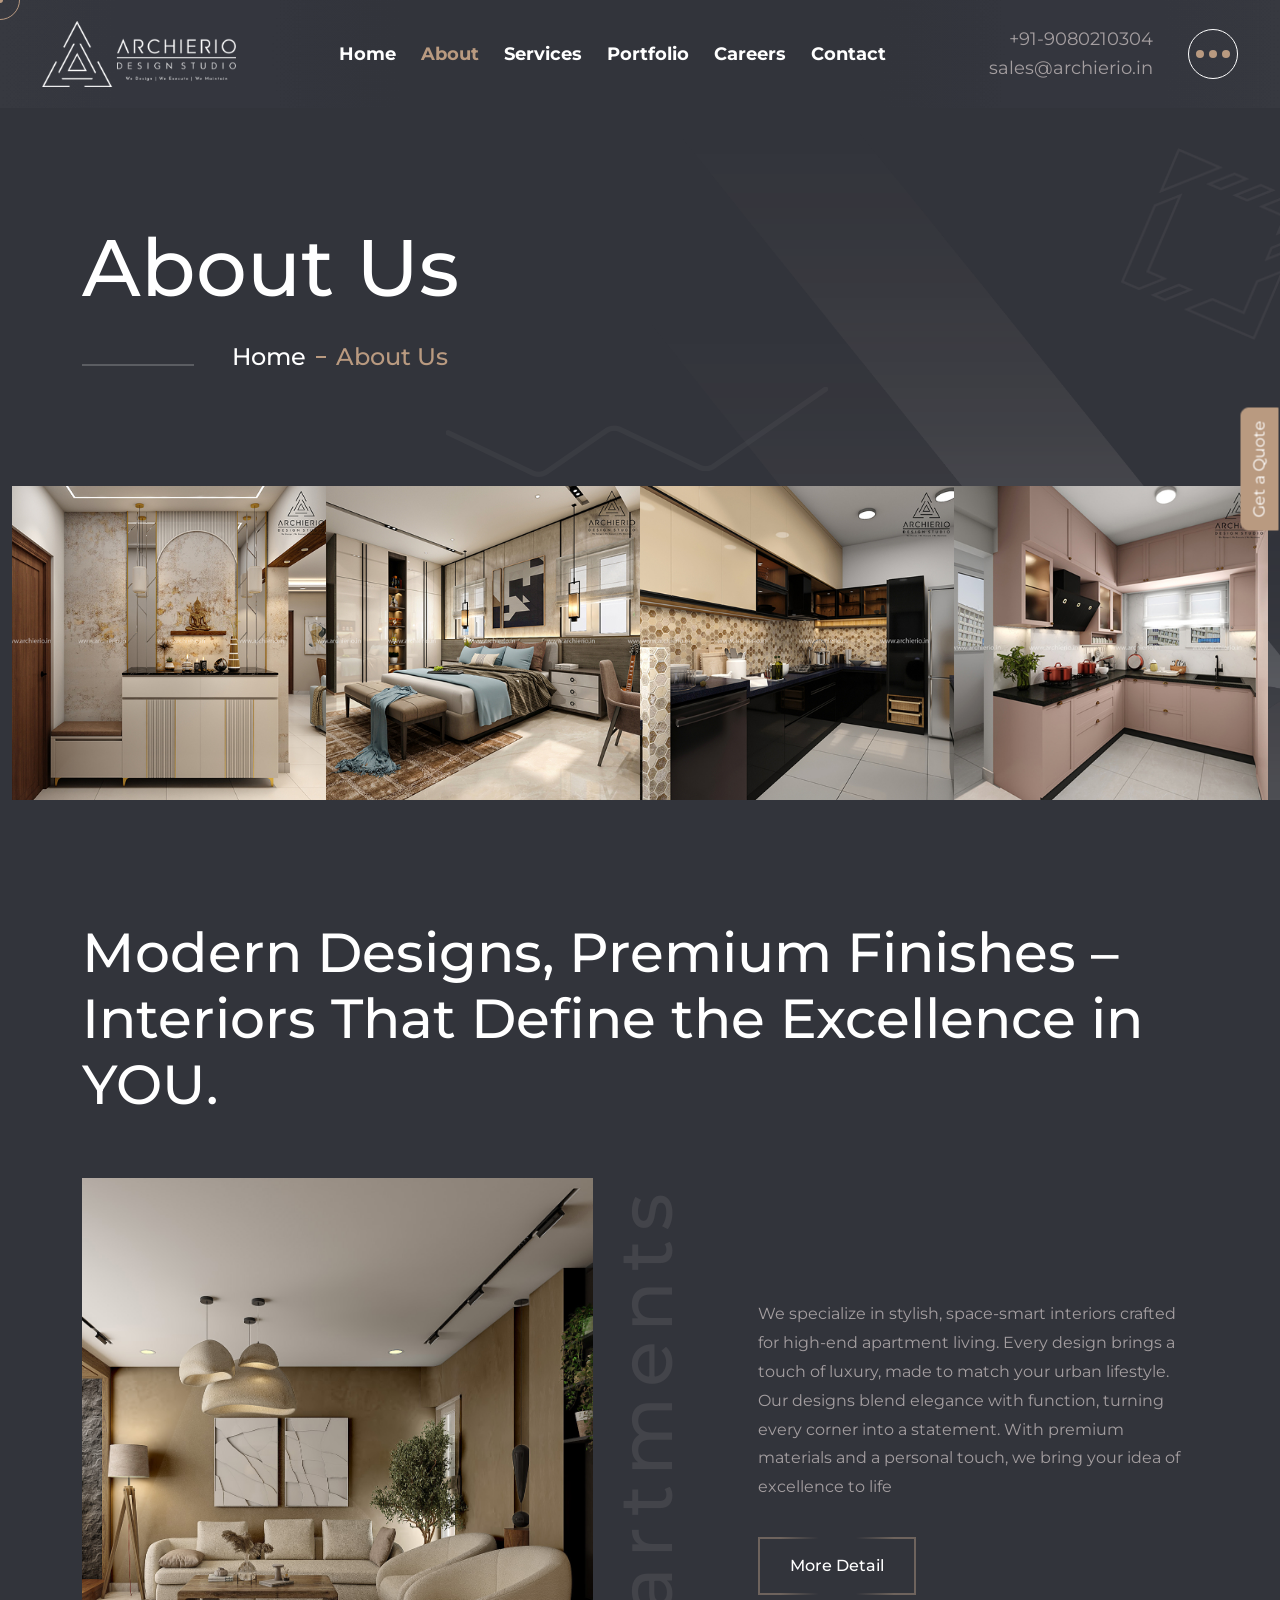
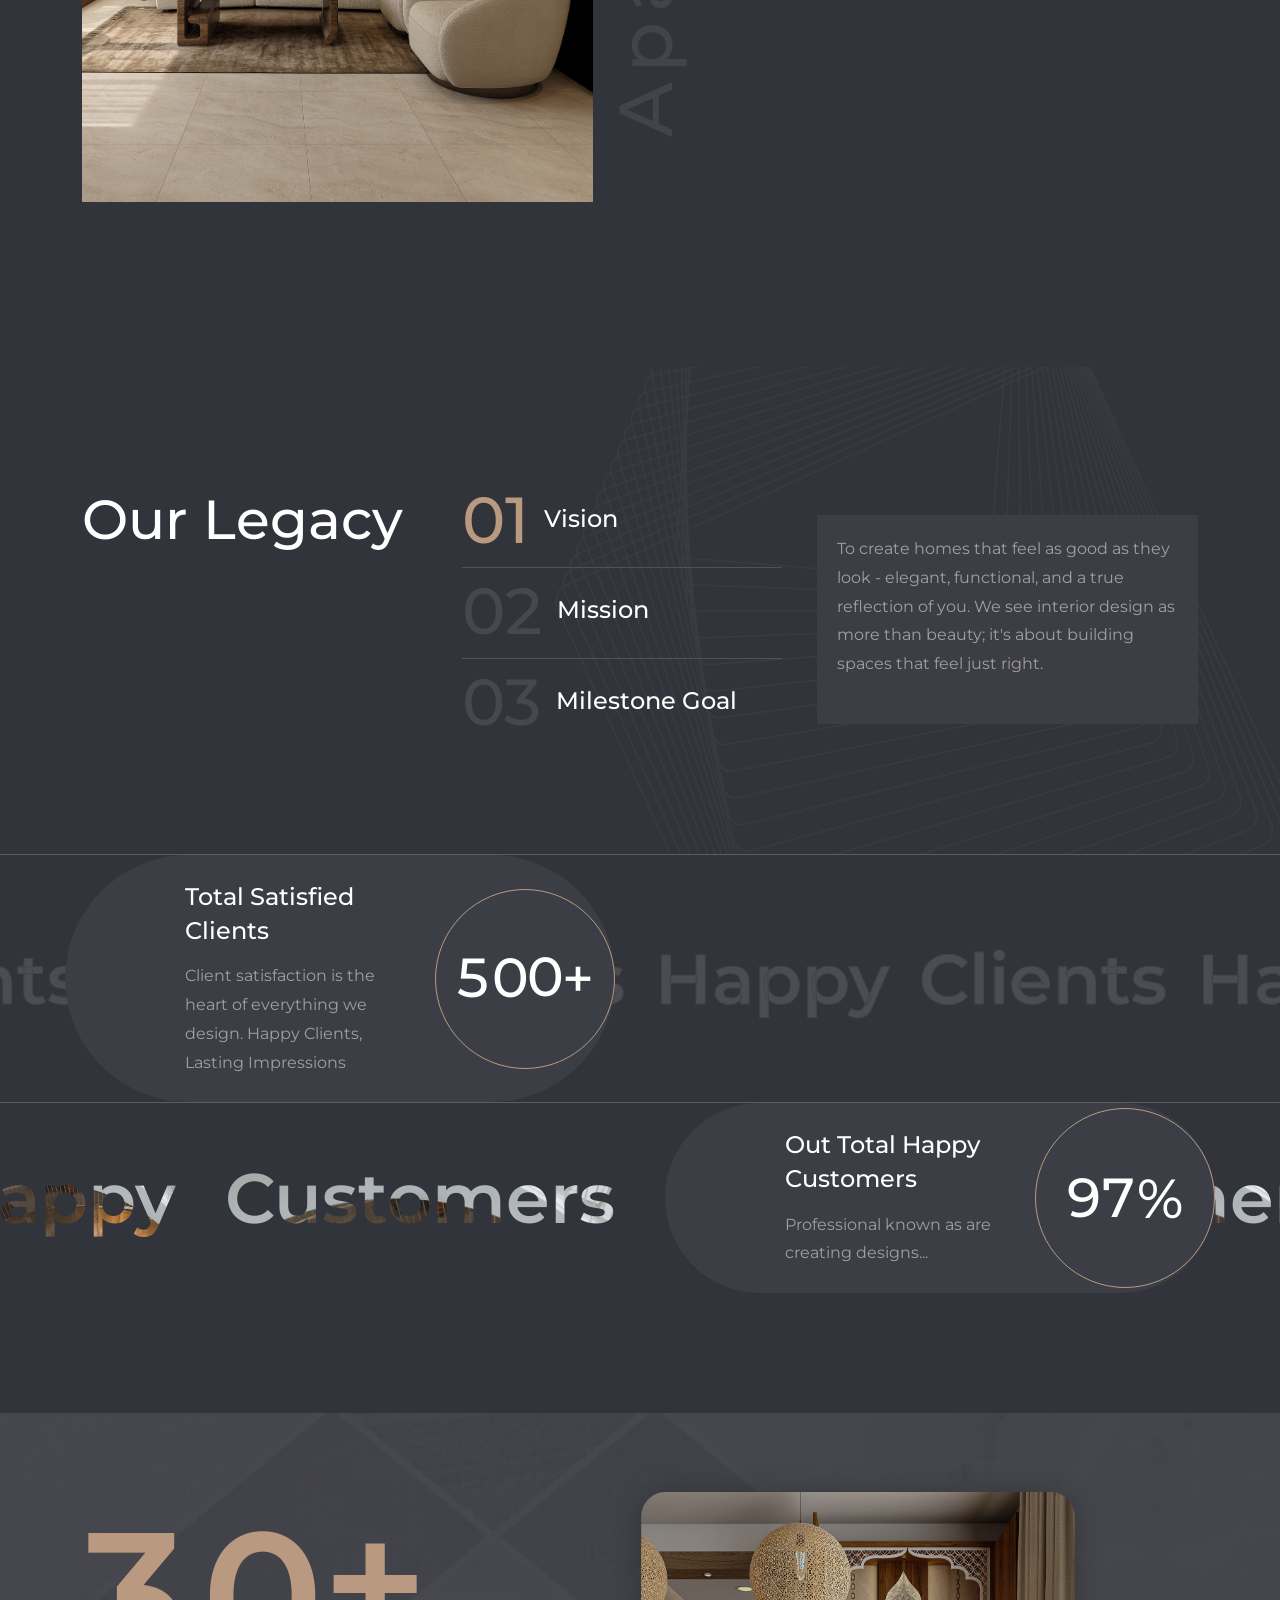
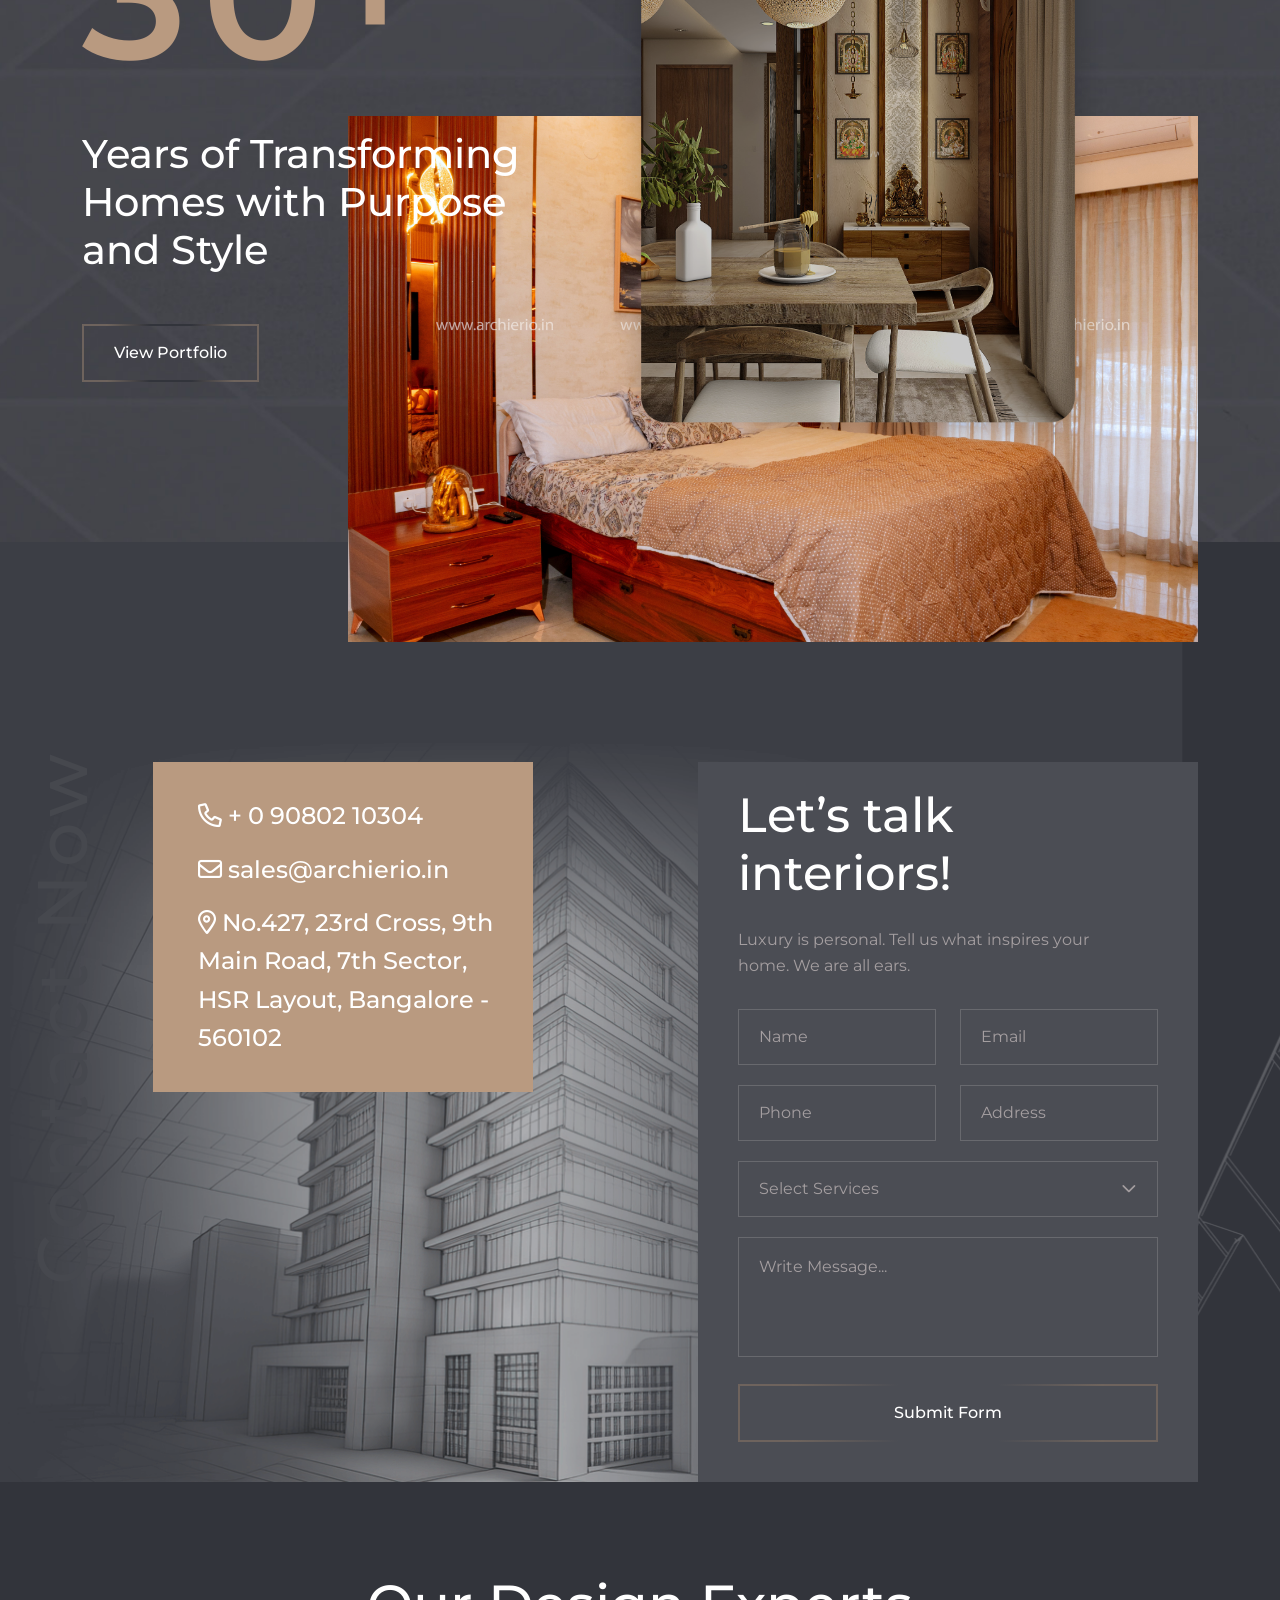
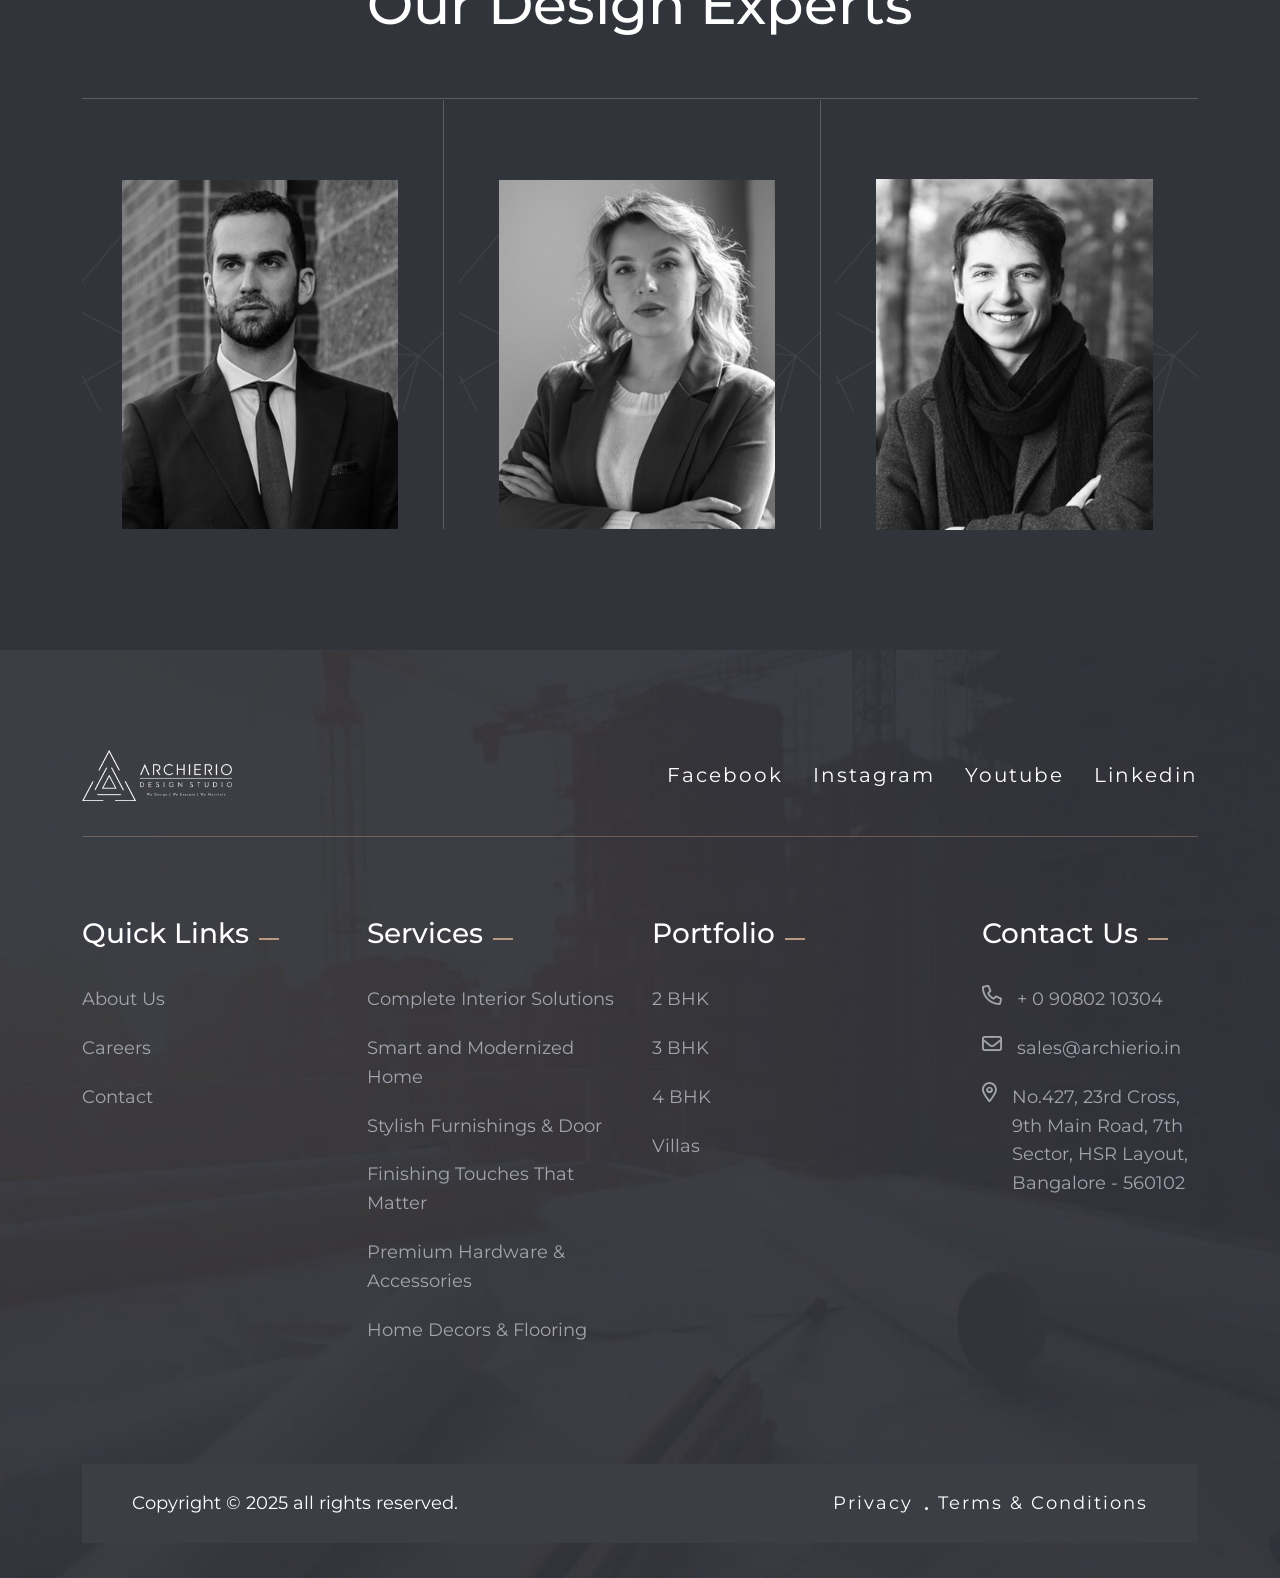
==== about.html @ 6ea21079 "latest code for mailing functions done" ====
<!DOCTYPE html><html class="no-js" lang="en"><head>
      <meta charset="utf-8">
      <meta http-equiv="x-ua-compatible" content="ie=edge">
      <meta name="viewport" content="width=device-width, initial-scale=1">
      <meta name="description" content="">

      <!-- Site Title -->
      <title>::</title>

      <!-- Place favicon.ico in the root directory -->
      <link rel="apple-touch-icon" href="images/fav.svg">
      <link rel="shortcut icon" type="image/x-icon" href="images/fav.png">

      <!-- CSS here -->
      <link rel="stylesheet" href="css/bootstrap.min.css">
      <link rel="stylesheet" href="css/font-awesome-pro.min.css">
      <link rel="stylesheet" href="css/flaticon_archly.css">
      <link rel="stylesheet" href="css/odometer.min.css">
      <link rel="stylesheet" href="css/swiper.min.css">
      <link rel="stylesheet" href="css/owl.carousel.css">
      <link rel="stylesheet" href="css/magnific-popup.css">
      <link rel="stylesheet" href="css/animate.min.css">
      <link rel="stylesheet" href="css/nice-select.css">
      <link rel="stylesheet" href="css/backToTop.css">
      <link rel="stylesheet" href="css/meanmenu.css">
      <link rel="stylesheet" href="css/main.css">
   </head>

   <body>
      <!-- start: Preloader -->
      <div class="preloader" id="preloader">
         <div class="preloader-inner">
            <div class="lines">
               <span class="line line-1"></span>
               <span class="line line-2"></span>
               <span class="line line-3"></span>
               <span class="line line-4"></span>
               <span class="line line-5"></span>
               <span class="line line-6"></span>
               <span class="line line-7"></span>
               <span class="line line-8"></span>
               <span class="line line-9"></span>
            </div>
            <div class="text">Loading</div>
         </div>
         <button class="tj-cancel-btn">Cancel Preloader</button>
      </div>
      <!-- end: Preloader -->

      <!-- start: Search Popup -->
      <div class="search_popup">
         <div class="container">
            <div class="row">
               <div class="col-xxl-12">
                  <div class="search_wrapper">
                     <div class="search_top d-flex justify-content-between align-items-center">
                        <div class="search_logo">
                           <a href="index.html">
                              <img src="images/logo.svg" alt="Logo">
                           </a>
                        </div>
                        <div class="search_close">
                           <button type="button" class="search_close_btn">
                              <svg width="18" height="18" viewBox="0 0 18 18" fill="none" xmlns="http://www.w3.org/2000/svg">
                                 <path d="M17 1L1 17" stroke="currentColor" stroke-width="1.5" stroke-linecap="round" stroke-linejoin="round"></path>
                                 <path d="M1 1L17 17" stroke="currentColor" stroke-width="1.5" stroke-linecap="round" stroke-linejoin="round"></path>
                              </svg>
                           </button>
                        </div>
                     </div>
                     <div class="search_form">
                        <form action="#">
                           <div class="search_input">
                              <input class="search-input-field" type="text" placeholder="">
                              <span class="search-focus-border"></span>
                              <button type="submit">
                                 <svg width="20" height="20" viewBox="0 0 20 20" fill="none" xmlns="http://www.w3.org/2000/svg">
                                    <path d="M9.55 18.1C14.272 18.1 18.1 14.272 18.1 9.55C18.1 4.82797 14.272 1 9.55 1C4.82797 1 1 4.82797 1 9.55C1 14.272 4.82797 18.1 9.55 18.1Z" stroke="currentColor" stroke-width="1.5" stroke-linecap="round" stroke-linejoin="round"></path>
                                    <path d="M19.0002 19.0002L17.2002 17.2002" stroke="currentColor" stroke-width="1.5" stroke-linecap="round" stroke-linejoin="round"></path>
                                 </svg>
                              </button>
                           </div>
                        </form>
                     </div>
                  </div>
               </div>
            </div>
         </div>
      </div>
      <div class="search-popup-overlay"></div>
      <!-- end: Search Popup -->

      <!-- start: Back To Top -->
      <div class="progress-wrap" id="scrollUp">
         <svg class="progress-circle svg-content" width="100%" height="100%" viewBox="-1 -1 102 102">
            <path d="M50,1 a49,49 0 0,1 0,98 a49,49 0 0,1 0,-98"></path>
         </svg>
      </div>
      <!-- end: Back To Top -->

<!-- start: Offcanvas area -->
<div class="offcanvas-area d-none d-lg-inline-block">
   <div class="offcanvas-close">
      <a class="canva_close" href="#"><span><i class="fa-light fa-xmark"></i></span>
      </a>
   </div>
   <div class="offcanvas-wrapper">
      <div class="side-infos">
         <div class="side-logo">
            <img src="images/logo.svg" alt="Logos">
         </div>
         <div class="desc">
            <p>
               Professional known as the architects are responsible for creating designs Sed ut perspiciatis unde omni natus voluptatem
               accusantium doloremque laudantium aperia maquep quae abillo inventore veritatis architecto
            </p>
         </div>
         <div class="socials-infos">
            <h5 class="title">Follow Us</h5>
            <div class="sidebar-socials">
               <ul>
                  <li>
                     <a href="https://www.facebook.com/archieriodesigns/" target="_blank"><i class="fa-brands fa-facebook-f"></i></a>
                  </li>
                  <li>
                     <a href="https://www.instagram.com/archieriodesigns?igshid=1pwyac5nawbw3" target="_blank"><i class="fa-brands fa-instagram"></i></a>
                  </li>
                  <li>
                     <a href="https://www.linkedin.com/company/archieriodesigns" target="_blank"><i class="fa-brands fa-linkedin-in"></i></a>
                  </li>
                  <li>
                     <a href="https://www.youtube.com/channel/UCHWj1lsouS4w0byeR7aMb7Q" target="_blank"><i class="fa-brands fa-youtube"></i></a>
                  </li>
               </ul>
            </div>
         </div>
      </div>
      <div class="footer-contact">
         <h4 class="side-title">Get In Touch</h4>
         <div class="contact-item">
            <div class="contact-icon">
               <span><i class="fa-regular fa-phone"></i></span>
            </div>
            <div class="contact-text">
               <span>Call anytime</span>
               <ul>
                  <li><a class="link" href="tel:+88235(000)-9630">+91-9080210304</a></li>
               </ul>
            </div>
         </div>
         <div class="contact-item">
            <div class="contact-icon">
               <span><i class="fa-regular fa-envelope"></i></span>
            </div>
            <div class="contact-text">
               <span>Send Email</span>
               <ul>
                  <li><a class="link" href="mailto:info@company.com">sales@archierio.in</a></li>
               </ul>
            </div>
         </div>
         <div class="contact-item">
            <div class="contact-icon">
               <span><i class="fa-regular fa-location-dot"></i></span>
            </div>
            <div class="contact-text">
               <span>Visit Office</span>
               <ul>
                  <li>No.427, 23rd Cross, 9th Main Road, 7th Sector, HSR Layout, Bangalore - 560102</li>
               </ul>
            </div>
         </div>
      </div>
      <div class="d-none side-newsletter">
         <h4 class="side-title">Newsletter</h4>
         <div class="newsletter-input">
            <input type="email" id="emailOne" name="email" placeholder="Enter your email" required="">
            <button class="tj-secondary-btn">Subscribe Now</button>
         </div>
      </div>
   </div>
   <div class="widget_gallery popup-gallery">
      <a class="footer-gallery-item" href="images/project/project-5.jpg"><img src="images/project-5.jpg" alt="Images">
         <div class="gallery-icon">
            <i class="fa-regular fa-plus"></i>
         </div>
      </a>
      <a class="footer-gallery-item" href="images/project/project-6.jpg"><img src="images/project-6.jpg" alt="Images">
         <div class="gallery-icon">
            <i class="fa-regular fa-plus"></i>
         </div>
      </a>
      <a class="footer-gallery-item" href="images/project/project-7.jpg"><img src="images/project-7.jpg" alt="Images">
         <div class="gallery-icon">
            <i class="fa-regular fa-plus"></i>
         </div>
      </a>
      <a class="footer-gallery-item" href="images/project/project-8.jpg"><img src="images/project-8.jpg" alt="Images">
         <div class="gallery-icon">
            <i class="fa-regular fa-plus"></i>
         </div>
      </a>
      <a class="footer-gallery-item" href="images/project/project-9.jpg"><img src="images/project-9.jpg" alt="Images">
         <div class="gallery-icon">
            <i class="fa-regular fa-plus"></i>
         </div>
      </a>
      <a class="footer-gallery-item" href="images/project/project-10.jpg"><img src="images/project-10.jpg" alt="Images">
         <div class="gallery-icon">
            <i class="fa-regular fa-plus"></i>
         </div>
      </a>
   </div>
</div>
<!-- end: Offcanvas area -->

<div class="body-overlay"></div>
<!-- start: Hamburger Menu -->
<div class="hamburger-area d-lg-none">
   <div class="hamburger_bg"></div>
   <div class="hamburger_wrapper">
      <div class="hamburger_top d-flex align-items-center justify-content-between">
         <div class="hamburger_logo">
            <a href="index.html" class="mobile_logo">
               <img src="images/logo.svg" alt="Logo">
            </a>
         </div>
         <div class="hamburger_close">
            <button class="hamburger_close_btn"><i class="fa-thin fa-times"></i></button>
         </div>
      </div>
      <div class="hamburger_search">
         <form method="get" action="index.html">
            <button type="submit"><i class="fal fa-search"></i></button>
            <input type="search" autocomplete="off" name="s" value="" placeholder="Search here">
         </form>
      </div>
      <div class="hamburger_menu">
         <div class="mobile_menu"></div>
      </div>
      <div class="mobile-contact">
         <div class="footer-title">
            <h4 class="title">Contact Us</h4>
         </div>
         <div class="contact-list">
            <ul>
               <li>
                  <span><i class="fa-regular fa-phone"></i></span>
                  <a href="tel:+000(123)85511">+91-9080210304</a>
               </li>
               <li>
                  <span><i class="fa-regular fa-envelope"></i></span>
                  <a href="mailto:info@company.com
                  ">sales@archierio.in
                  </a>
               </li>
               <li>
                  <span><i class="fa-regular fa-location-dot"></i></span>
                  No.427, 23rd Cross, 9th Main Road, 7th Sector, HSR Layout, Bangalore - 560102
               </li>
            </ul>
         </div>
      </div>
      <div class="mobile-socials">
         <ul>
            <li><a href="https://www.facebook.com/archieriodesigns/" target="_blank">Fb.</a></li>
            <li><a href="https://www.instagram.com/archieriodesigns?igshid=1pwyac5nawbw3" target="_blank">Insta.</a></li>
            <li><a href="https://www.youtube.com/channel/UCHWj1lsouS4w0byeR7aMb7Q" target="_blank">Ytube</a></li>
            <li><a href="https://www.linkedin.com/company/archieriodesigns" target="_blank">In</a></li>
         </ul>
      </div>
   </div>
</div>
<!-- end: Hamburger Menu -->

<!-- start: Header Area -->
<header class="tj-header-area header-2">
   <div class="container-fluid">
      <div class="row">
         <div class="col-12">
            <div class="mainmenu-wrapper">
               <div class="site-logo">
                  <a class="logo" href="index.html">
                     <img src="images/logo.svg" alt="Logo">
                  </a>
               </div>
               <div class="mainmenu main-mobile-menu d-none d-lg-inline-flex" id="main-menu">
                  <ul>
                     <li>
                        <a href="index.html">Home</a>
                     </li>
                     <li class="current-menu-item"><a href="about.html">About</a></li>
                     <li><a href="services.html">Services</a></li>
                     <li><a href="portfolio.html">Portfolio</a></li>
                     <li class="d-none"><a href="blogs.html">Blog</a></li>
                     <li><a href="careers.html">Careers</a></li>
                     <li><a href="contact.html">Contact</a></li>
                  </ul>
               </div>
               <div class="header-right-infos">
                  <div class="header-socials">
                     <ul>
                        <li><a href="https://www.facebook.com/archieriodesigns/" target="_blank">Fb.</a></li>
                        <li><a href="https://www.instagram.com/archieriodesigns?igshid=1pwyac5nawbw3" target="_blank">Insta.</a></li>
                        <li><a href="https://www.youtube.com/channel/UCHWj1lsouS4w0byeR7aMb7Q" target="_blank">Ytube</a></li>
                        <li><a href="https://www.linkedin.com/company/archieriodesigns" target="_blank">In</a></li>
                     </ul>
                  </div>
                  <div class="sidebar-navbar">
                     <div class="sidebar-text text-end">
                        <ul>
                           <li><a href="tel:+001248779320">+91-9080210304</a></li>
                           <li><a href="mailto:information@gamil.com">sales@archierio.in</a></li>
                        </ul>
                     </div>
                     <div class="mobile_bars">
                        <div class="side-menu d-none d-lg-inline-flex">
                           <button class="canva_expander">
                              <span></span>
                              <span></span>
                              <span></span>
                           </button>
                        </div>
                        <div class="mobile-bar d-block d-lg-none">
                           <button class="canva_expander nav-menu-link menu-button">
                              <span></span>
                              <span></span>
                              <span></span>
                              <span></span>
                           </button>
                        </div>
                     </div>
                  </div>
               </div>
            </div>
         </div>
      </div>
   </div>
</header>
<header class="tj-header-area header-sticky header-2">
   <div class="container-fluid">
      <div class="row">
         <div class="col-12">
            <div class="mainmenu-wrapper">
               <div class="site-logo">
                  <a class="logo" href="index.html">
                     <img src="images/logo.svg" alt="Logo">
                  </a>
               </div>
               <div class="mainmenu main-mobile-menu d-none d-lg-inline-flex" id="main-menu">
                  <ul>
                     <li class="current-menu-item">
                        <a href="index.html">Home</a>
                     </li>
                     <li><a href="about.html">About</a></li>
                     <li><a href="services.html">Services</a></li>
                     <li><a href="portfolio.html">Portfolio</a></li>
                     <li class="d-none"><a href="blogs.html">Blog</a></li>
                     <li><a href="careers.html">Careers</a></li>
                     <li><a href="contact.html">Contact</a></li>
                  </ul>
               </div>
               <div class="header-right-infos">
                  <div class="header-socials">
                     <ul>
                        <li><a href="https://www.facebook.com/archieriodesigns/" target="_blank">Fb.</a></li>
                        <li><a href="https://www.instagram.com/archieriodesigns?igshid=1pwyac5nawbw3" target="_blank">Insta.</a></li>
                        <li><a href="https://www.youtube.com/channel/UCHWj1lsouS4w0byeR7aMb7Q" target="_blank">Ytube</a></li>
                        <li><a href="https://www.linkedin.com/company/archieriodesigns" target="_blank">In</a></li>
                     </ul>
                  </div>
                  <div class="sidebar-navbar">
                     <div class="sidebar-text text-end">
                        <ul>
                           <li><a href="tel:+001248779320">+91-9080210304</a></li>
                           <li><a href="mailto:information@gamil.com">sales@archierio.in</a></li>
                        </ul>
                     </div>
                     <div class="mobile_bars">
                        <div class="side-menu d-none d-lg-inline-flex">
                           <button class="canva_expander">
                              <span></span>
                              <span></span>
                              <span></span>
                           </button>
                        </div>
                        <div class="mobile-bar d-block d-lg-none">
                           <button class="canva_expander nav-menu-link menu-button">
                              <span></span>
                              <span></span>
                              <span></span>
                              <span></span>
                           </button>
                        </div>
                     </div>
                  </div>
               </div>
            </div>
         </div>
      </div>
   </div>
</header>
<!-- end: Header Area -->

<main id="primary" class="site-main">

<!-- start: Breadcrumb Area  -->
<section class="breadcrumb-wrapper">
   <div class="container">
      <div class="row">
         <div class="col-12">
            <div class="breadcrumb-content-area">
               <div class="breadcrumb-heading wow fadeInUp" data-wow-delay=".3s">
                  <h1 class="breadcrumb-title">About Us</h1>
               </div>
               <div class="breadcrumb-link wow fadeInUp" data-wow-delay=".4s">
                  <span>
                     <a href="index.html">
                        <span>Home</span>
                     </a>
                  </span>
                  <span>
                     <span>About Us</span>
                  </span>
               </div>
            </div>
         </div>
      </div>
   </div>
   <div class="container-fluid">
      <div class="row">
         <div class="col-12">
            <div class="images_wrapper text-center">
               <div class="breadcrumb-images">
                  <img src="images/breadcrumb-bg.jpg" alt="Images">
               </div>
               <div class="shapes-one shake-y">
                  <img src="images/hero-shape1.png" alt="Shapes">
               </div>
            </div>
         </div>
      </div>
   </div>
   <div class="breadcrumb-bg-shapes shake-y">
      <img src="images/hero-right-group.png" alt="Shapes">
   </div>
   <div class="breadcrumb-right-shape pulse">
      <img src="images/hero-shape.png" alt="Shapes">
   </div>
</section>
<!-- end: Breadcrumb Area  -->

         <!-- start: Apartment Area -->
         <section class="tj-apartment-section">
            <div class="container">
               <div class="row">
                  <div class="col-12">
                     <div class="tj-heading-area wow fadeInUp" data-wow-delay=".3s">
                        <h2 class="title">Modern Designs, Premium Finishes – Interiors That Define the Excellence in YOU.</h2>
                     </div>
                  </div>
               </div>
               <div class="row">
                  <div class="col-12">
                     <div class="apartment-content-area">
                        <div class="apartment-left-content wow fadeInUp" data-wow-delay=".4s">
                           <div class="apartment-images">
                              <img src="images/images-1.jpg" alt="Images">
                           </div>
                        </div>
                        <div class="apartment-middle-text wow zoomIn" data-wow-delay=".5s">
                           <h2 class="title">Apartments</h2>
                        </div>
                        <div class="apartment-right-content">
                           <div class="apartment-text">
                              <div class="desc wow fadeInUp" data-wow-delay=".6s">
                                 <p>We specialize in stylish, space-smart interiors crafted for high-end apartment living. Every design brings a touch of luxury, made to match your urban lifestyle. Our designs blend elegance with function, turning every corner into a statement. With premium materials and a personal touch, we bring your idea of excellence to life</p>
                              </div>
                              <div class="apartment-button d-flex wow fadeInUp" data-wow-delay=".7s">
                                 <a class="tj-primary-btn-three" href="contact.html">More Detail</a>
                              </div>
                           </div>
                           <div class="d-none apartment-wrapper wow fadeInUp" data-wow-delay=".8s">
                              <div class="apartment-image">
                                 <img src="images/images-2.jpg" alt="Images">
                                 <div class="apartment-video">
                                    <a class="popup-videos-button" data-autoplay="true" data-vbtype="video" href="https://www.youtube.com/watch?v=MLpWrANjFbI">
                                       <span><i class="fa-solid fa-play"></i></span>
                                    </a>
                                 </div>
                              </div>
                              <div class="apartment-media">
                                 <div class="apartment_text">
                                    <h5 class="title">Warnor Sammy</h5>
                                    <span>Co - Founder</span>
                                 </div>
                                 <div class="d-none apartment-infos">
                                    <ul>
                                       <li>
                                          <a class="facebook" href="#"><i class="fa-brands fa-facebook-f"></i></a>
                                       </li>
                                       <li>
                                          <a class="twitter" href="#"><i class="fa-brands fa-x-twitter"></i></a>
                                       </li>
                                    </ul>
                                 </div>
                              </div>
                           </div>
                        </div>
                     </div>
                  </div>
               </div>
            </div>
         </section>
         <!-- end: Apartment Area -->


         <!-- start: Services Area -->
         <section class="tj-service-section-three">
            <div class="container">
               <div class="row">
                  <div class="col-lg-4">
                     <div class="tj-heading-area">
                        <h2 class="title wow fadeInUp" data-wow-delay=".7s">Our Legacy</h2>
                        <div class="d-none desc wow fadeInUp" data-wow-delay=".8s">
                           <p>
                              Many architecture services now incorporate sustainables and environmentally friendly designs principles, considering
                              factors like energy efficiency, use recycled ...
                           </p>
                        </div>
                     </div>
                  </div>
                  <div class="col-lg-8">
                     <div class="service-accordion d-flex wow fadeInRight" data-wow-delay=".9s">
                        <div class="tabs-content-area nav m-width-320 flex-column nav-pills" id="v-pills-tab3" role="tablist" aria-orientation="vertical">
                           <button class="tabs-item nav-link active" id="v-pills-home-tab" type="button" role="tab" data-bs-toggle="pill" data-bs-target="#service-1" aria-selected="true">
                              <span class="service-number">
                                 <span>01</span>
                              </span>
                              <span class="title">Vision</span>
                           </button>
                           <button class="tabs-item nav-link" id="v-pills-profile-tab" type="button" role="tab" data-bs-toggle="pill" data-bs-target="#service-2" aria-selected="false">
                              <span class="service-number">
                                 <span>02</span>
                              </span>
                              <span class="title">Mission</span>
                           </button>
                           <button class="tabs-item nav-link" id="v-pills-messages-tab" type="button" role="tab" data-bs-toggle="pill" data-bs-target="#service-3" aria-selected="false">
                              <span class="service-number"> 03 </span>
                              <span class="title">Milestone Goal</span>
                           </button>
                        </div>
                        <div class="tab-content flex-fill" id="v-pills-tabContent2">
                           <div class="tab-pane fade show active" id="service-1" aria-labelledby="v-pills-home-tab">
                              <div class="tabs-wrapper">
                                 <div class="service-text">
                                    <div class="desc">
                                       <p>To create homes that feel as good as they look - elegant, functional, and a true reflection of you. We see interior design as more than beauty; it's about building spaces that feel just right.</p>
                                    </div>
                                 </div>
                              </div>
                           </div>
                           <div class="tab-pane fade" id="service-2" aria-labelledby="v-pills-profile-tab">
                              <div class="tabs-wrapper">
                                 <div class="service-text">
                                    <div class="desc">
                                       <p>To design thoughtful, high-quality interiors that blend style with smart living. From materials to execution, we focus on what matters most - your comfort, your taste, your story.</p>
                                    </div>
                                 </div>
                              </div>
                           </div>
                           <div class="tab-pane fade" id="service-3" aria-labelledby="v-pills-messages-tab">
                              <div class="tabs-wrapper">
                                 <div class="service-text">
                                    <div class="desc">
                                       <p>By 2027, we aim to complete over 1000 beautifully curated homes across India and beyond. Each one will carry our promise - personal, polished, and built to last.</p>
                                    </div>
                                 </div>
                              </div>
                           </div>
                        </div>
                     </div>
                  </div>
               </div>
            </div>
            <div class="service-bg-shapes">
               <img src="images/service-bg-shapes.png" alt="Shapes">
            </div>
         </section>
         <!-- end: Services Area -->         

         <!-- start: Roll Area -->
         <section class="tj-roll-section-three">
            <div class="tj-roll-style-one wow fadeInUp" data-wow-delay=".7s">
               <div class="container-fluid p-0">
                  <div class="roll-box">
                     <div class="slide-roll">
                        <div class="roll-box">
                           <div class="roll-item">
                              <span class="text">Happy</span>
                           </div>
                           <div class="roll-item">
                              <span class="text">Clients</span>
                           </div>
                           <div class="roll-item">
                              <span class="text">Happy</span>
                           </div>
                           <div class="roll-item">
                              <span class="text">Clients</span>
                           </div>
                           <div class="roll-item">
                              <span class="text">Happy</span>
                           </div>
                           <div class="roll-item">
                              <span class="text">Clients</span>
                           </div>
                        </div>
                        <div class="roll-box">
                           <div class="roll-item">
                              <span class="text">Happy</span>
                           </div>
                           <div class="roll-item">
                              <span class="text">Clients</span>
                           </div>
                           <div class="roll-item">
                              <span class="text">Happy</span>
                           </div>
                           <div class="roll-item">
                              <span class="text">Clients</span>
                           </div>
                           <div class="roll-item">
                              <span class="text">Happy</span>
                           </div>
                           <div class="roll-item">
                              <span class="text">Clients</span>
                           </div>
                        </div>
                     </div>
                     <div class="fun-fact-item">
                        <div class="tj-count"><span class="odometer" data-count="500">0</span>+</div>
                        <div class="about-text">
                           <h5 class="title">Total Satisfied Clients</h5>
                           <div class="desc">
                              <p>Client satisfaction is the heart of everything we design.
                                 Happy Clients, Lasting Impressions</p>
                           </div>
                        </div>
                     </div>
                  </div>
               </div>
            </div>
            <div class="tj-roll-style-two wow fadeInUp" data-wow-delay=".8s">
               <div class="container-fluid p-0">
                  <div class="roll-box">
                     <div class="slide-roll">
                        <div class="roll-box roll-box-revers">
                           <div class="roll-item">
                              <span class="text">Happy</span>
                           </div>
                           <div class="roll-item">
                              <span class="text">Customers</span>
                           </div>
                           <div class="roll-item">
                              <span class="text">Happy</span>
                           </div>
                           <div class="roll-item">
                              <span class="text">Customers</span>
                           </div>
                           <div class="roll-item">
                              <span class="text">Happy</span>
                           </div>
                           <div class="roll-item">
                              <span class="text">Customers</span>
                           </div>
                        </div>
                        <div class="roll-box roll-box-revers">
                           <div class="roll-item">
                              <span class="text">Happy</span>
                           </div>
                           <div class="roll-item">
                              <span class="text">Customers</span>
                           </div>
                           <div class="roll-item">
                              <span class="text">Happy</span>
                           </div>
                           <div class="roll-item">
                              <span class="text">Customers</span>
                           </div>
                           <div class="roll-item">
                              <span class="text">Happy</span>
                           </div>
                           <div class="roll-item">
                              <span class="text">Customers</span>
                           </div>
                        </div>
                     </div>
                     <div class="fun-fact-item">
                        <div class="tj-count"><span class="odometer" data-count="97">0</span>%</div>
                        <div class="about-text">
                           <h5 class="title">Out Total Happy Customers</h5>
                           <div class="desc">
                              <p>Professional known as are creating designs...</p>
                           </div>
                        </div>
                     </div>
                  </div>
               </div>
            </div>
         </section>
         <!-- end: Roll Area -->

         <!-- start: success Area -->
         <section class="tj-success-section" data-bg-image="images/bg/success-bg.jpg">
            <div class="container">
               <div class="row">
                  <div class="col-12">
                     <div class="success-item">
                        <div class="success-left-content">
                           <div class="tj-count wow fadeInUp" data-wow-delay=".3s"><span class="odometer" data-count="30">0</span>+</div>
                           <h3 class="title wow fadeInUp" data-wow-delay=".4s">Years of Transforming Homes with Purpose and Style</h3>
                           <div class="success-button d-flex wow fadeInUp" data-wow-delay=".5s">
                              <a class="tj-primary-btn-three" href="portfolio.html">View Portfolio</a>
                           </div>
                        </div>
                        <div class="success-wrapper wow fadeInRight" data-wow-delay=".5s">
                           <img class="image_1" src="images/success-2.png" alt="Images">
                           <img class="image_2" src="images/success-1.jpg" alt="Images">
                        </div>
                     </div>
                  </div>
               </div>
            </div>
         </section>
         <!-- end: success Area -->

         
         <!-- start: contact Area -->
         <section class="tj-contact-section-two" data-bg-image="images/bg/contact-bg.png">
            <div class="sec_text wow zoomIn" data-wow-delay=".3s">
               <h2 class="title">Contact Now</h2>
            </div>
            <div class="container">
               <div class="row">
                  <div class="col-lg-5">
                     <div class="contact_box wow fadeInLeft" data-wow-delay=".4s">
                        <ul>
                           <li>
                              <span><i class="fa-regular fa-phone"></i></span>
                              <a href="tel:+09080210304">+ 0 90802 10304</a>
                           </li>
                           <li>
                              <span><i class="fa-regular fa-envelope"></i></span>
                              <a href="mailto:sales@archierio.in
                              ">sales@archierio.in
                              </a>
                           </li>
                           <li>
                              <span><i class="fa-regular fa-location-dot"></i></span>
                              No.427, 23rd Cross, 9th Main Road, 7th Sector, HSR Layout, Bangalore - 560102
                           </li>
                        </ul>
                     </div>
                  </div>
                  <div class="col-lg-7">
                     <div class="contact-form-box wow fadeInRight" data-wow-delay=".5s">
                        <div class="contact-form-one">
                           <div class="contact-text">
                              <h2 class="title">Let’s talk interiors!</h2>
                              <div class="desc">
                                 <p>Luxury is personal. Tell us what inspires your home. We are all ears.</p>
                              </div>
                           </div>
                           <div class="row">
                              <div class="col-lg-6">
                                 <div class="form-input">
                                    <input type="text" id="name" name="name" placeholder="Name" required="">
                                 </div>
                              </div>
                              <div class="col-lg-6">
                                 <div class="form-input">
                                    <input type="email" id="emailThree" name="email" placeholder="Email" required="">
                                 </div>
                              </div>
                              <div class="col-lg-6">
                                 <div class="form-input">
                                    <input type="tel" id="phone" name="phone" placeholder="Phone" required="">
                                 </div>
                              </div>
                              <div class="col-lg-6">
                                 <div class="form-input">
                                    <input type="text" id="address" name="address" placeholder="Address" required="">
                                 </div>
                              </div>
                              <div class="col-lg-12">
                                 <div class="form-input">
                                    <div class="tj-nice-select-box">
                                       <div class="tj-select">
                                          <select class="nice-select">
                                             <option value="2">Select Services</option>
                                             <option value="2">Home Renovation</option>
                                             <option value="2">Constructions</option>
                                             <option value="2">Architecture Design</option>
                                             <option value="2">Residential Space</option>
                                          </select>
                                       </div>
                                    </div>
                                 </div>
                              </div>
                              <div class="col-lg-12">
                                 <div class="form-input">
                                    <textarea name="text" id="message" placeholder="Write Message..."></textarea>
                                 </div>
                              </div>
                              <div class="col-lg-12">
                                 <div class="submit-button">
                                    <button class="tj-primary-btn-five">Submit Form</button>
                                 </div>
                              </div>
                           </div>
                        </div>
                     </div>
                  </div>
               </div>
            </div>
         </section>
         <!-- end: contact Area -->

                  <!-- start: Team Area -->
                  <section class="tj-team-section pt-90">
                     <div class="container">
                        <div class="row">
                           <div class="col-12">
                              <div class="tj-heading-area justify-content-center">
                                 <h2 class="title wow fadeInLeft" data-wow-delay=".3s">Our Design Experts</h2>
                              </div>
                           </div>
                        </div>
                        <div class="team-bottom-content-area">
                           <div class="team-content-area wow fadeInUp" data-wow-delay=".5s">
                              <div class="team-item">
                                 <div class="team-images">
                                    <img src="images/team-1.jpg" alt="Images">
                                 </div>
                                 <div class="team-content">
                                    <span>Ceo Founder</span>
                                    <h5 class="team-title"><a href="team-details.html">Tanean Akrasen</a></h5>
                                 </div>
                                 <div class="d-none team-share">
                                    <ul class="team-social">
                                       <li>
                                          <i class="fa-regular fa-share-nodes"></i>
                                          <ul class="team-social-icon">
                                             <li>
                                                <a href="#"><i class="fa-brands fa-twitter"></i></a>
                                             </li>
                                             <li>
                                                <a href="#"><i class="fab fa-facebook-f"></i></a>
                                             </li>
                                             <li>
                                                <a href="#"><i class="fa-regular fa-wifi"></i></a>
                                             </li>
                                             <li>
                                                <a href="#"><i class="fa-brands fa-pinterest-p"></i></a>
                                             </li>
                                          </ul>
                                       </li>
                                    </ul>
                                 </div>
                              </div>
                              <div class="team-item-shape">
                                 <img src="images/steps-shape.png" alt="Shapes">
                              </div>
                           </div>
                           <div class="team-content-area wow fadeInUp" data-wow-delay=".6s">
                              <div class="team-item">
                                 <div class="team-images">
                                    <img src="images/team-2.jpg" alt="Images">
                                 </div>
                                 <div class="team-content">
                                    <span>Art Director</span>
                                    <h5 class="team-title"><a href="team-details.html">Ramita Singha</a></h5>
                                 </div>
                                 <div class="d-none team-share">
                                    <ul class="team-social">
                                       <li>
                                          <i class="fa-regular fa-share-nodes"></i>
                                          <ul class="team-social-icon">
                                             <li>
                                                <a href="#"><i class="fa-brands fa-twitter"></i></a>
                                             </li>
                                             <li>
                                                <a href="#"><i class="fab fa-facebook-f"></i></a>
                                             </li>
                                             <li>
                                                <a href="#"><i class="fa-regular fa-wifi"></i></a>
                                             </li>
                                             <li>
                                                <a href="#"><i class="fa-brands fa-pinterest-p"></i></a>
                                             </li>
                                          </ul>
                                       </li>
                                    </ul>
                                 </div>
                              </div>
                              <div class="team-item-shape">
                                 <img src="images/steps-shape.png" alt="Shapes">
                              </div>
                           </div>
                           <div class="team-content-area wow fadeInUp" data-wow-delay=".7s">
                              <div class="team-item">
                                 <div class="team-images">
                                    <img src="images/team-3.jpg" alt="Images">
                                 </div>
                                 <div class="team-content">
                                    <span>Creative Director</span>
                                    <h5 class="team-title"><a href="team-details.html">William Watson</a></h5>
                                 </div>
                                 <div class="d-none team-share">
                                    <ul class="team-social">
                                       <li>
                                          <i class="fa-regular fa-share-nodes"></i>
                                          <ul class="team-social-icon">
                                             <li>
                                                <a href="#"><i class="fa-brands fa-twitter"></i></a>
                                             </li>
                                             <li>
                                                <a href="#"><i class="fab fa-facebook-f"></i></a>
                                             </li>
                                             <li>
                                                <a href="#"><i class="fa-regular fa-wifi"></i></a>
                                             </li>
                                             <li>
                                                <a href="#"><i class="fa-brands fa-pinterest-p"></i></a>
                                             </li>
                                          </ul>
                                       </li>
                                    </ul>
                                 </div>
                              </div>
                              <div class="team-item-shape">
                                 <img src="images/steps-shape.png" alt="Shapes">
                              </div>
                           </div>
                        </div>
                     </div>
                  </section>
                  <!-- end: Team Area -->

</main>

      <!-- start: Footer Area -->
      <footer class="tj-footer-area footer-1" data-bg-image="images/bg/footer-bg.jpg">
         <div class="footer-top-area">
            <div class="container">
               <div class="row">
                  <div class="col-12">
                     <div class="top-content-area">
                        <div class="footer-logo">
                           <a href="index.html"><img src="images/logo.svg" alt="Logo"></a>
                        </div>
                        <div class="media-list">
                           <ul>
                              <li><a href="https://www.facebook.com/archieriodesigns/" target="_blank">Facebook</a></li>
                              <li><a href="https://www.instagram.com/archieriodesigns?igshid=1pwyac5nawbw3" target="_blank">Instagram</a></li>
                              <li><a href="https://www.youtube.com/channel/UCHWj1lsouS4w0byeR7aMb7Q" target="_blank">Youtube</a></li>
                              <li><a href="https://www.linkedin.com/company/archieriodesigns" target="_blank">Linkedin</a></li>
                           </ul>
                        </div>
                     </div>
                  </div>
               </div>
            </div>
         </div>
         <div class="footer-bottom-area">
            <div class="container">
               <div class="row">
                  <div class="col-xl-3 col-lg-6 col-md-6">
                     <div class="footer-widget footer1-col-2 widget_nav_menu">
                        <div class="footer-title">
                           <h4 class="title">Quick Links</h4>
                        </div>
                        <nav>
                           <ul>
                              <li><a href="about.html">About Us</a></li>
                              <li class="d-none"><a href="blogs.html">Blog</a></li>
                              <li><a href="careers.html">Careers</a></li>
                              <li><a href="contact.html">Contact</a></li>
                           </ul>
                        </nav>
                     </div>
                  </div>
                  <div class="col-xl-3 col-lg-6 col-md-6">
                     <div class="footer-widget footer1-col-3 widget_nav_menu">
                        <div class="footer-title">
                           <h4 class="title">Services</h4>
                        </div>
                        <nav>
                           <ul>
                              <li><a href="services.html">Complete Interior Solutions</a></li>
                              <li><a href="services.html">Smart and Modernized Home</a></li>
                              <li><a href="services.html">Stylish Furnishings & Door</a></li>
                              <li><a href="services.html">Finishing Touches That Matter</a></li>
                              <li><a href="services.html">Premium Hardware & Accessories</a></li>
                              <li><a href="services.html">Home Decors & Flooring</a></li>
                           </ul>
                        </nav>
                     </div>
                  </div>
                  <div class="col-xl-3 col-lg-6 col-md-6">
                     <div class="footer-widget footer1-col-3 widget_nav_menu">
                        <div class="footer-title">
                           <h4 class="title">Portfolio</h4>
                        </div>
                        <nav>
                           <ul>
                              <li><a href="portfolio.html">2 BHK</a></li>
                              <li><a href="portfolio.html">3 BHK</a></li>
                              <li><a href="portfolio.html">4 BHK</a></li>
                              <li><a href="portfolio.html">Villas</a></li>
                           </ul>
                        </nav>
                     </div>
                  </div>
                  <div class="col-xl-3 col-lg-6 col-md-6">
                     <div class="footer-widget footer1-col-4 footer-contact">
                        <div class="footer-title">
                           <h4 class="title">Contact Us</h4>
                        </div>
                        <div class="contact-list">
                           <ul>
                              <li>
                                 <span><i class="fa-regular fa-phone"></i></span>
                                 <a href="tel:+000(123)85511">+ 0 90802 10304</a>
                              </li>
                              <li>
                                 <span><i class="fa-regular fa-envelope"></i></span>
                                 <a href="mailto:info@company.com
                                 ">sales@archierio.in
                                 </a>
                              </li>
                              <li>
                                 <span><i class="fa-regular fa-location-dot"></i></span>
                                No.427, 23rd Cross, 9th Main Road, 7th Sector, HSR Layout, Bangalore - 560102
                              </li>
                           </ul>
                        </div>
                     </div>
                  </div>
               </div>
            </div>
         </div>
         <div class="copyright-area">
            <div class="container">
               <div class="row">
                  <div class="col-12">
                     <div class="copyright-content">
                        <div class="desc">
                           <p>Copyright © 2025 all rights reserved.</p>
                        </div>
                        <div class="footer-menu">
                           <ul>
                              <li><a href="#">Privacy</a></li>
                              <li><a href="#">Terms & Conditions</a></li>
                           </ul>
                        </div>
                     </div>
                  </div>
               </div>
            </div>
         </div>
      </footer>
      <!-- end: Footer Area -->

      <!-- start: Corsor Area -->
      <div class="mouseCursor cursor-outer"></div>
      <div class="mouseCursor cursor-inner"><span>Drag</span></div>
      <!-- end: Corsor Area -->

<div class="offcanvas offcanvas-end" tabindex="-1" id="offcanvasRight" aria-labelledby="offcanvasRightLabel">
  <div class="offcanvas-header bg-dark text-white">
    <h6 class="offcanvas-title" id="offcanvasRightLabel">Get Free Consultation & Site Visit</h6>
    <button type="button" class="btn-close btn-close-white" data-bs-dismiss="offcanvas" aria-label="Close"></button>
  </div>
  <div class="offcanvas-body p-0">
      <div class="contact-form-box p-0" data-wow-delay=".5s">
         <form action="send-email.php" method="POST" class="contact-form-one start-0">
            <div class="row">
               <div class="col-lg-12">
                  <div class="form-input">
                  <input type="text" id="name" name="name" placeholder="Name" required>
                  </div>
               </div>
               <div class="col-lg-12">
                  <div class="form-input">
                  <input type="email" id="emailTwo" name="email" placeholder="Email" required>
                  </div>
               </div>
               <div class="col-lg-12">
                  <div class="form-input">
                  <input type="tel" id="phone" name="phone" placeholder="Phone" required>
                  </div>
               </div>
               <div class="col-lg-12">
                  <div class="form-input">
                  <select name="property_type" required>
                     <option value="">Select Type</option>
                     <option value="Appartment">Appartment</option>
                     <option value="Villa">Villa</option>
                  </select>
                  </div>
               </div>
               <div class="col-lg-12">
                  <div class="form-input">
                  <select name="bhk" required>
                     <option value="">Select BHK</option>
                     <option value="1">1 BHK</option>
                     <option value="2">2 BHK</option>
                     <option value="3">3 BHK</option>
                     <option value="4">4 BHK</option>
                  </select>
                  </div>
               </div>
               <div class="col-lg-12">
                  <div class="form-input">
                  <textarea name="budget" id="message" placeholder="Your Budget..." required></textarea>
                  </div>
               </div>
               <div class="col-lg-12">
                  <div class="submit-button">
                  <button type="submit" class="tj-primary-btn-five">Get a Free Quote</button>
                  </div>
               </div>
            </div>
         </form>

      </div>
  </div>
</div>

<!-- Floating Toggle Button -->
<button class="btn btn-primary floating-toggle-btn">Get a Quote</button>

      <!-- JS here -->
      <script src="js/jquery.min.js"></script>
      <script src="js/bootstrap.bundle.min.js"></script>
      <script src="js/waypoints.min.js"></script>
      <script src="js/odometer.min.js"></script>
      <script src="js/imagesloaded-pkgd.js"></script>
      <script src="js/isotope.pkgd.min.js"></script>
      <script src="js/smooth-scroll.js"></script>
      <script src="js/gsap.min.js"></script>
      <script src="js/swiper.min.js"></script>
      <script src="js/owl.carousel.js"></script>
      <script src="js/jquery.nice-select.min.js"></script>
      <script src="js/magnific-popup.js"></script>
      <script src="js/meanmenu.js"></script>
      <script src="js/backToTop.js"></script>
      <script src="js/wow.min.js"></script>
      <script src="js/main.js"></script>
   

</body></html>
---- css/flaticon_archly.css ----
/*!
*    ______ _       _   _
*    |  ____| |     | | (_)
*    | |__  | | __ _| |_ _  ___ ___  _ __
*    |  __| | |/ _` | __| |/ __/ _ \| '_ \
*    | |    | | (_| | |_| | (_| (_) | | | |
*    |_|    |_|\__,_|\__|_|\___\___/|_| |_|
*
*         https://www.flaticon.com
*/

@font-face {
   font-family: "flaticon_archly";
   src: url("../fonts/flaticon_archly.woff2") format("woff2"),
      url("../fonts/flaticon_archly.woff") format("woff"),
      url("../fonts/flaticon_archly.eot#iefix") format("embedded-opentype"),
      url("../fonts/flaticon_archly.ttf") format("truetype"),
      url("../images/flaticon_archly.svg#flaticon_archly") format("svg");
}

i[class^="flaticon-"]:before,
i[class*=" flaticon-"]:before {
   font-family: flaticon_archly !important;
   font-style: normal;
   font-weight: normal !important;
   font-variant: normal;
   text-transform: none;
   line-height: 1;
   -webkit-font-smoothing: antialiased;
   -moz-osx-font-smoothing: grayscale;
}

.flaticon-message:before {
   content: "\f101";
}
.flaticon-telephone:before {
   content: "\f102";
}
.flaticon-phone-call:before {
   content: "\f103";
}
.flaticon-avatar:before {
   content: "\f104";
}
.flaticon-employee:before {
   content: "\f105";
}
.flaticon-plan:before {
   content: "\f106";
}
.flaticon-house-design:before {
   content: "\f107";
}
.flaticon-residential:before {
   content: "\f108";
}
.flaticon-apartment:before {
   content: "\f109";
}
.flaticon-house:before {
   content: "\f10a";
}
.flaticon-renovation:before {
   content: "\f10b";
}
.flaticon-building:before {
   content: "\f10c";
}
.flaticon-home:before {
   content: "\f10d";
}
.flaticon-maintenance:before {
   content: "\f10e";
}
.flaticon-house-1:before {
   content: "\f10f";
}
.flaticon-downloading:before {
   content: "\f110";
}
.flaticon-pdf:before {
   content: "\f111";
}
.flaticon-urban-planning:before {
   content: "\f112";
}
.flaticon-puzzle:before {
   content: "\f113";
}
.flaticon-brick-wall:before {
   content: "\f114";
}
.flaticon-brickwall:before {
   content: "\f115";
}
.flaticon-design:before {
   content: "\f116";
}
.flaticon-development:before {
   content: "\f117";
}
.flaticon-continuous-improvement:before {
   content: "\f118";
}
.flaticon-improve:before {
   content: "\f119";
}
.flaticon-architect:before {
   content: "\f11a";
}
.flaticon-office-building:before {
   content: "\f11b";
}
.flaticon-architectural:before {
   content: "\f11c";
}
.flaticon-drawing-compass:before {
   content: "\f11d";
}
.flaticon-creativity:before {
   content: "\f11e";
}
.flaticon-creative-thinking:before {
   content: "\f11f";
}
.flaticon-idea:before {
   content: "\f120";
}
.flaticon-reliability:before {
   content: "\f121";
}
.flaticon-service:before {
   content: "\f122";
}
.flaticon-high-quality:before {
   content: "\f123";
}
.flaticon-best-seller:before {
   content: "\f124";
}
.flaticon-businessman:before {
   content: "\f125";
}
.flaticon-worker:before {
   content: "\f126";
}
.flaticon-suitcase:before {
   content: "\f127";
}
.flaticon-professional-development:before {
   content: "\f128";
}
.flaticon-building-1:before {
   content: "\f129";
}
.flaticon-house-2:before {
   content: "\f12a";
}
.flaticon-building-2:before {
   content: "\f12b";
}
.flaticon-address:before {
   content: "\f12c";
}
.flaticon-home-1:before {
   content: "\f12d";
}
.flaticon-residence:before {
   content: "\f12e";
}
.flaticon-building-3:before {
   content: "\f12f";
}
.flaticon-old-building:before {
   content: "\f130";
}
.flaticon-garage-house:before {
   content: "\f131";
}
.flaticon-buildings:before {
   content: "\f132";
}
.flaticon-residential-1:before {
   content: "\f133";
}
.flaticon-shop:before {
   content: "\f134";
}
.flaticon-store:before {
   content: "\f135";
}
.flaticon-store-1:before {
   content: "\f136";
}
.flaticon-3d-buildings:before {
   content: "\f137";
}
.flaticon-commercial-building:before {
   content: "\f138";
}
.flaticon-buildings-1:before {
   content: "\f139";
}
.flaticon-supermarket:before {
   content: "\f13a";
}
.flaticon-remodeling:before {
   content: "\f13b";
}
.flaticon-home-2:before {
   content: "\f13c";
}
.flaticon-home-renovation:before {
   content: "\f13d";
}
---- css/nice-select.css ----
.nice-select {
  -webkit-tap-highlight-color: transparent;
  background-color: #fff;
  border-radius: 5px;
  border: solid 1px #e8e8e8;
  box-sizing: border-box;
  clear: both;
  cursor: pointer;
  display: block;
  float: left;
  font-family: inherit;
  font-size: 14px;
  font-weight: normal;
  height: 42px;
  line-height: 40px;
  outline: none;
  padding-left: 18px;
  padding-right: 30px;
  position: relative;
  text-align: left !important;
  -webkit-transition: all 0.2s ease-in-out;
  transition: all 0.2s ease-in-out;
  -webkit-user-select: none;
     -moz-user-select: none;
      -ms-user-select: none;
          user-select: none;
  white-space: nowrap;
  width: auto; }
  .nice-select:hover {
    border-color: #dbdbdb; }
  .nice-select:active, .nice-select.open, .nice-select:focus {
    border-color: #999; }
  .nice-select:after {
    border-bottom: 2px solid #999;
    border-right: 2px solid #999;
    content: '';
    display: block;
    height: 5px;
    margin-top: -4px;
    pointer-events: none;
    position: absolute;
    right: 12px;
    top: 50%;
    -webkit-transform-origin: 66% 66%;
        -ms-transform-origin: 66% 66%;
            transform-origin: 66% 66%;
    -webkit-transform: rotate(45deg);
        -ms-transform: rotate(45deg);
            transform: rotate(45deg);
    -webkit-transition: all 0.15s ease-in-out;
    transition: all 0.15s ease-in-out;
    width: 5px; }
  .nice-select.open:after {
    -webkit-transform: rotate(-135deg);
        -ms-transform: rotate(-135deg);
            transform: rotate(-135deg); }
  .nice-select.open .list {
    opacity: 1;
    pointer-events: auto;
    -webkit-transform: scale(1) translateY(0);
        -ms-transform: scale(1) translateY(0);
            transform: scale(1) translateY(0); }
  .nice-select.disabled {
    border-color: #ededed;
    color: #999;
    pointer-events: none; }
    .nice-select.disabled:after {
      border-color: #cccccc; }
  .nice-select.wide {
    width: 100%; }
    .nice-select.wide .list {
      left: 0 !important;
      right: 0 !important; }
  .nice-select.right {
    float: right; }
    .nice-select.right .list {
      left: auto;
      right: 0; }
  .nice-select.small {
    font-size: 12px;
    height: 36px;
    line-height: 34px; }
    .nice-select.small:after {
      height: 4px;
      width: 4px; }
    .nice-select.small .option {
      line-height: 34px;
      min-height: 34px; }
  .nice-select .list {
    background-color: #fff;
    border-radius: 5px;
    box-shadow: 0 0 0 1px rgba(68, 68, 68, 0.11);
    box-sizing: border-box;
    margin-top: 4px;
    opacity: 0;
    overflow: hidden;
    padding: 0;
    pointer-events: none;
    position: absolute;
    top: 100%;
    left: 0;
    -webkit-transform-origin: 50% 0;
        -ms-transform-origin: 50% 0;
            transform-origin: 50% 0;
    -webkit-transform: scale(0.75) translateY(-21px);
        -ms-transform: scale(0.75) translateY(-21px);
            transform: scale(0.75) translateY(-21px);
    -webkit-transition: all 0.2s cubic-bezier(0.5, 0, 0, 1.25), opacity 0.15s ease-out;
    transition: all 0.2s cubic-bezier(0.5, 0, 0, 1.25), opacity 0.15s ease-out;
    z-index: 9; }
    .nice-select .list:hover .option:not(:hover) {
      background-color: transparent !important; }
  .nice-select .option {
    cursor: pointer;
    font-weight: 400;
    line-height: 40px;
    list-style: none;
    min-height: 40px;
    outline: none;
    padding-left: 18px;
    padding-right: 29px;
    text-align: left;
    -webkit-transition: all 0.2s;
    transition: all 0.2s; }
    .nice-select .option:hover, .nice-select .option.focus, .nice-select .option.selected.focus {
      background-color: #f6f6f6; }
    .nice-select .option.selected {
      font-weight: bold; }
    .nice-select .option.disabled {
      background-color: transparent;
      color: #999;
      cursor: default; }

.no-csspointerevents .nice-select .list {
  display: none; }

.no-csspointerevents .nice-select.open .list {
  display: block; }
---- css/backToTop.css ----
.progress-wrap {
	position: fixed;
	right: 50px;
	bottom: 50px;
	height: 46px;
	width: 46px;
	cursor: pointer;
	display: block;
	border-radius: 50px;
	box-shadow: inset 0 0 0 2px rgba(184, 151, 136, 0.4);
	z-index: 99;
	opacity: 0;
	visibility: hidden;
	transform: translateY(15px);
	-webkit-transition: all 200ms linear;
	transition: all 200ms linear;
}

.progress-wrap.active-progress {
	opacity: 1;
	visibility: visible;
	transform: translateY(0);
}

.progress-wrap::after {
	position: absolute;
	content: "\f176";
	font-family: "Font Awesome 5 Pro";
	text-align: center;
	line-height: 46px;
	font-size: 20px;
	color: var(--color-primary);
	left: 0;
	top: 0;
	height: 46px;
	width: 46px;
	cursor: pointer;
	display: block;
	z-index: 1;
	-webkit-transition: all 200ms linear;
	transition: all 200ms linear;
}

.progress-wrap svg path {
	fill: none;
}

.progress-wrap svg.progress-circle path {
	stroke: var(--color-primary);
	stroke-width: 4;
	box-sizing: border-box;
	-webkit-transition: all 200ms linear;
	transition: all 200ms linear;
}
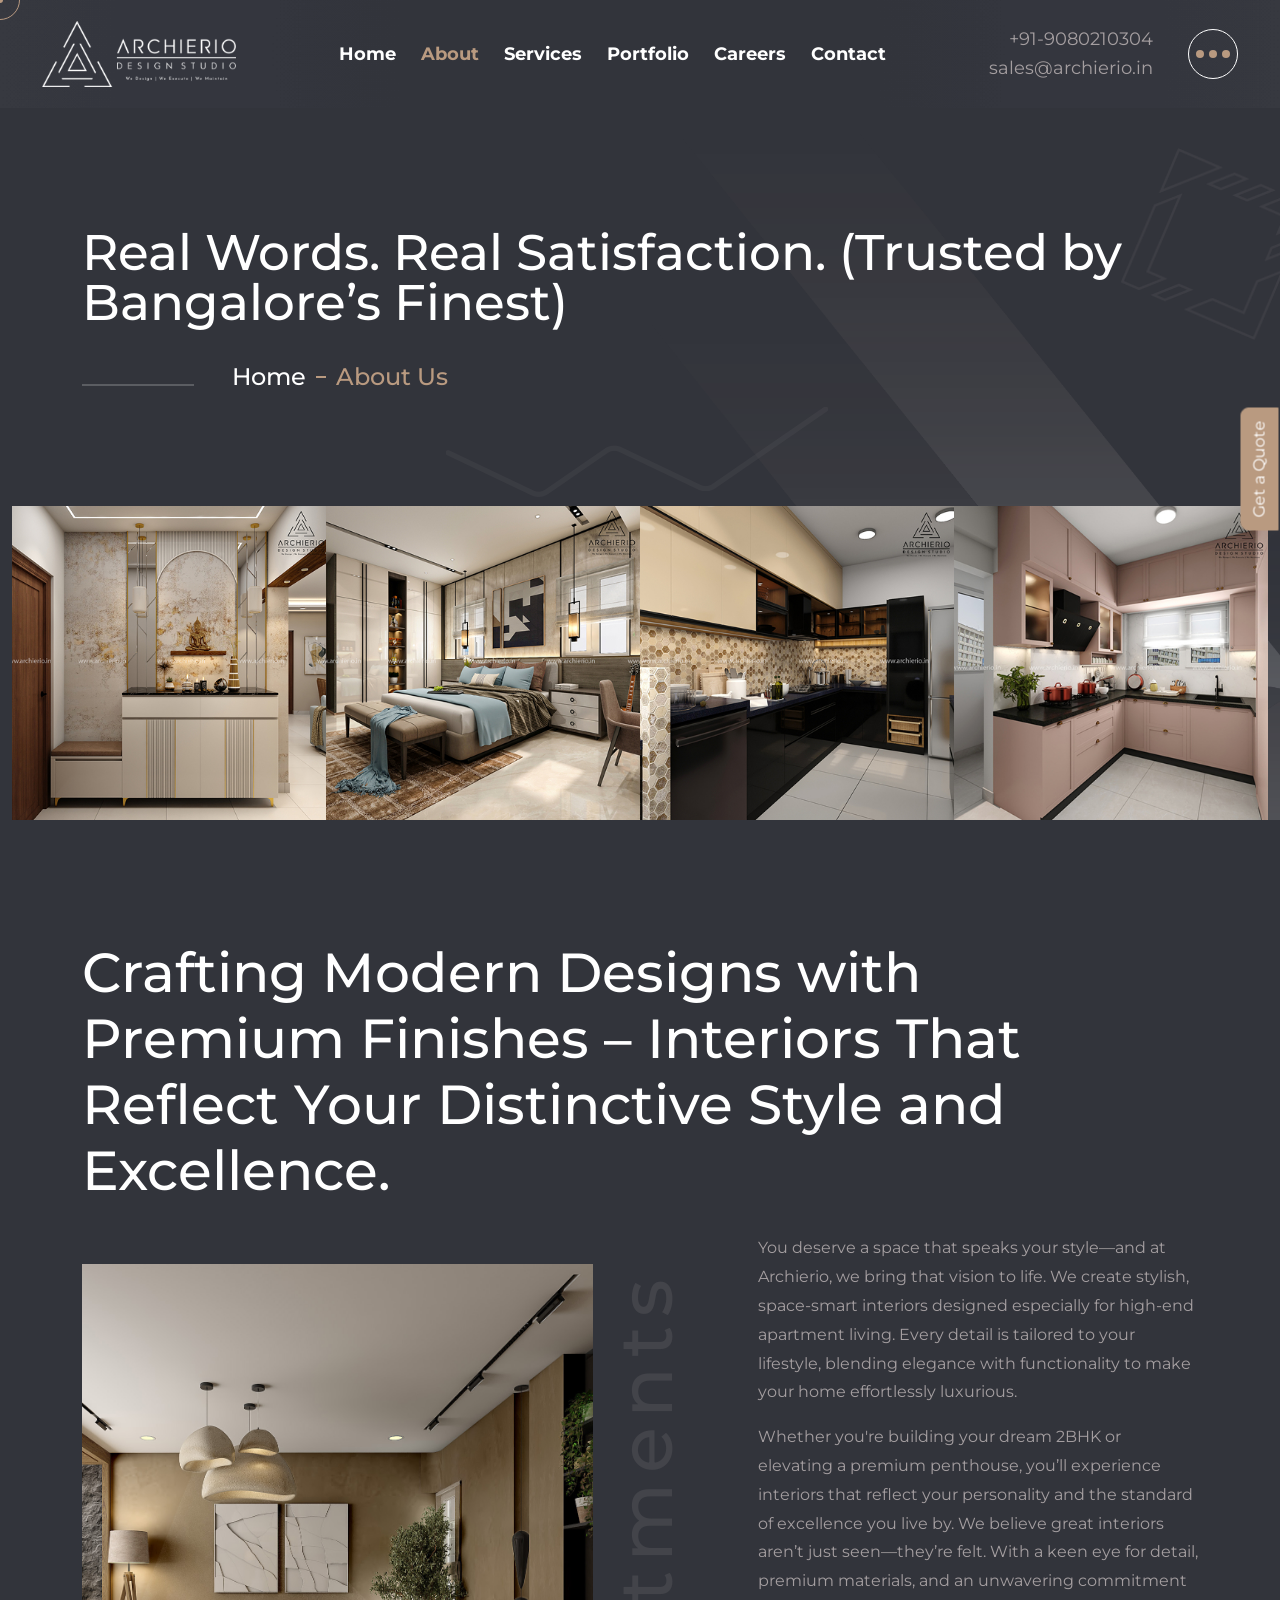
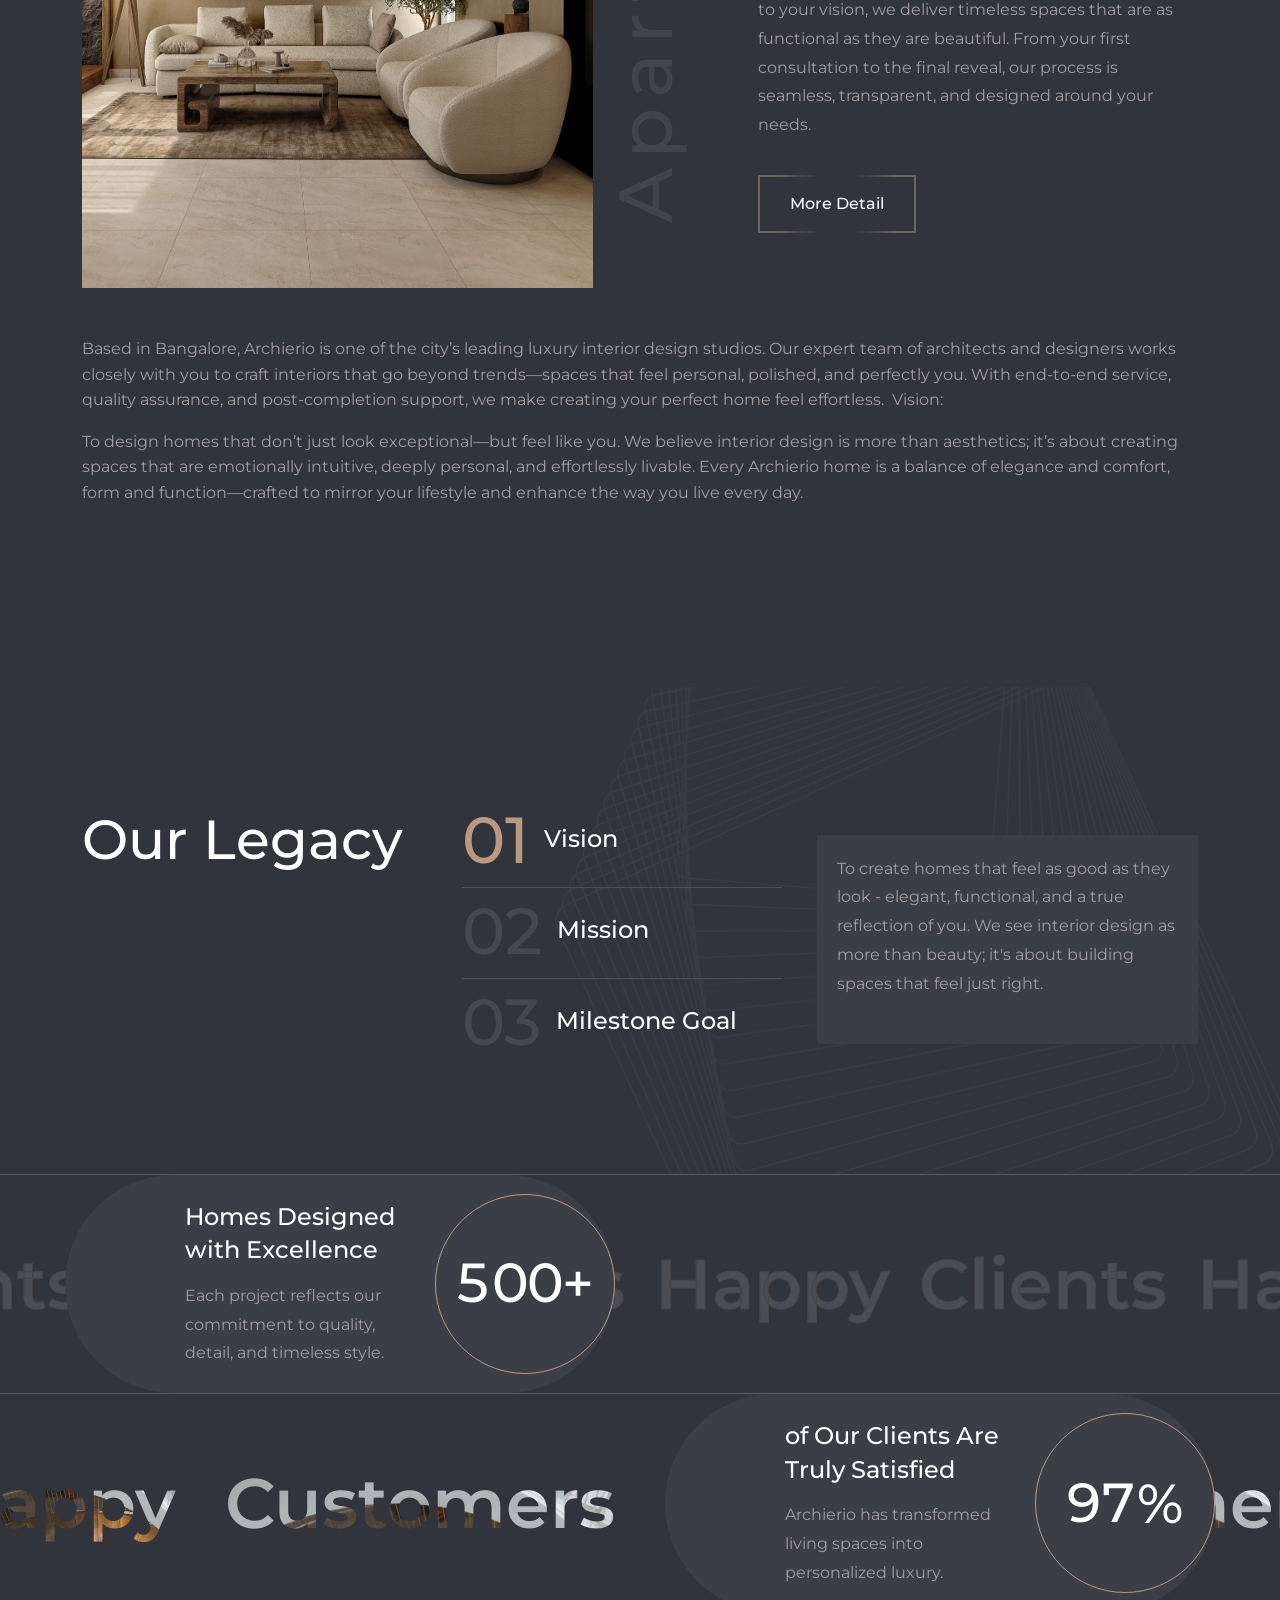
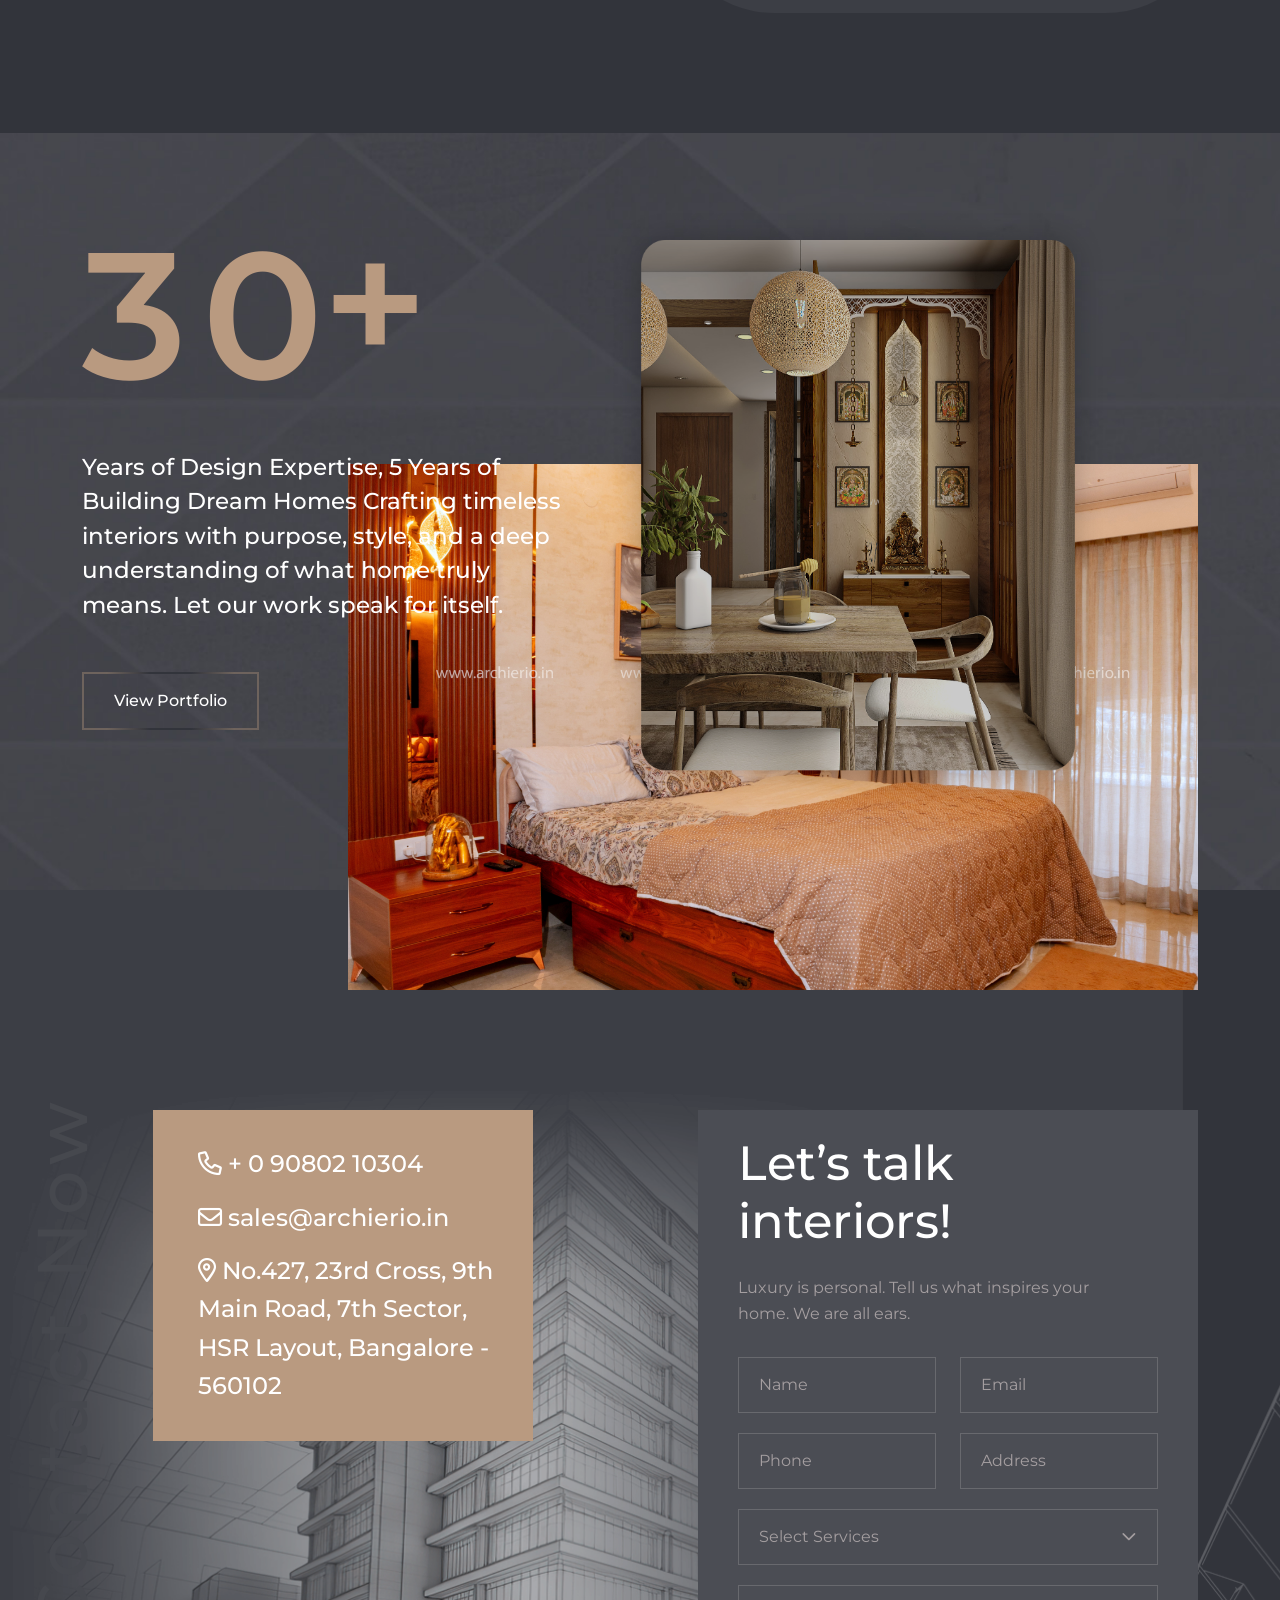
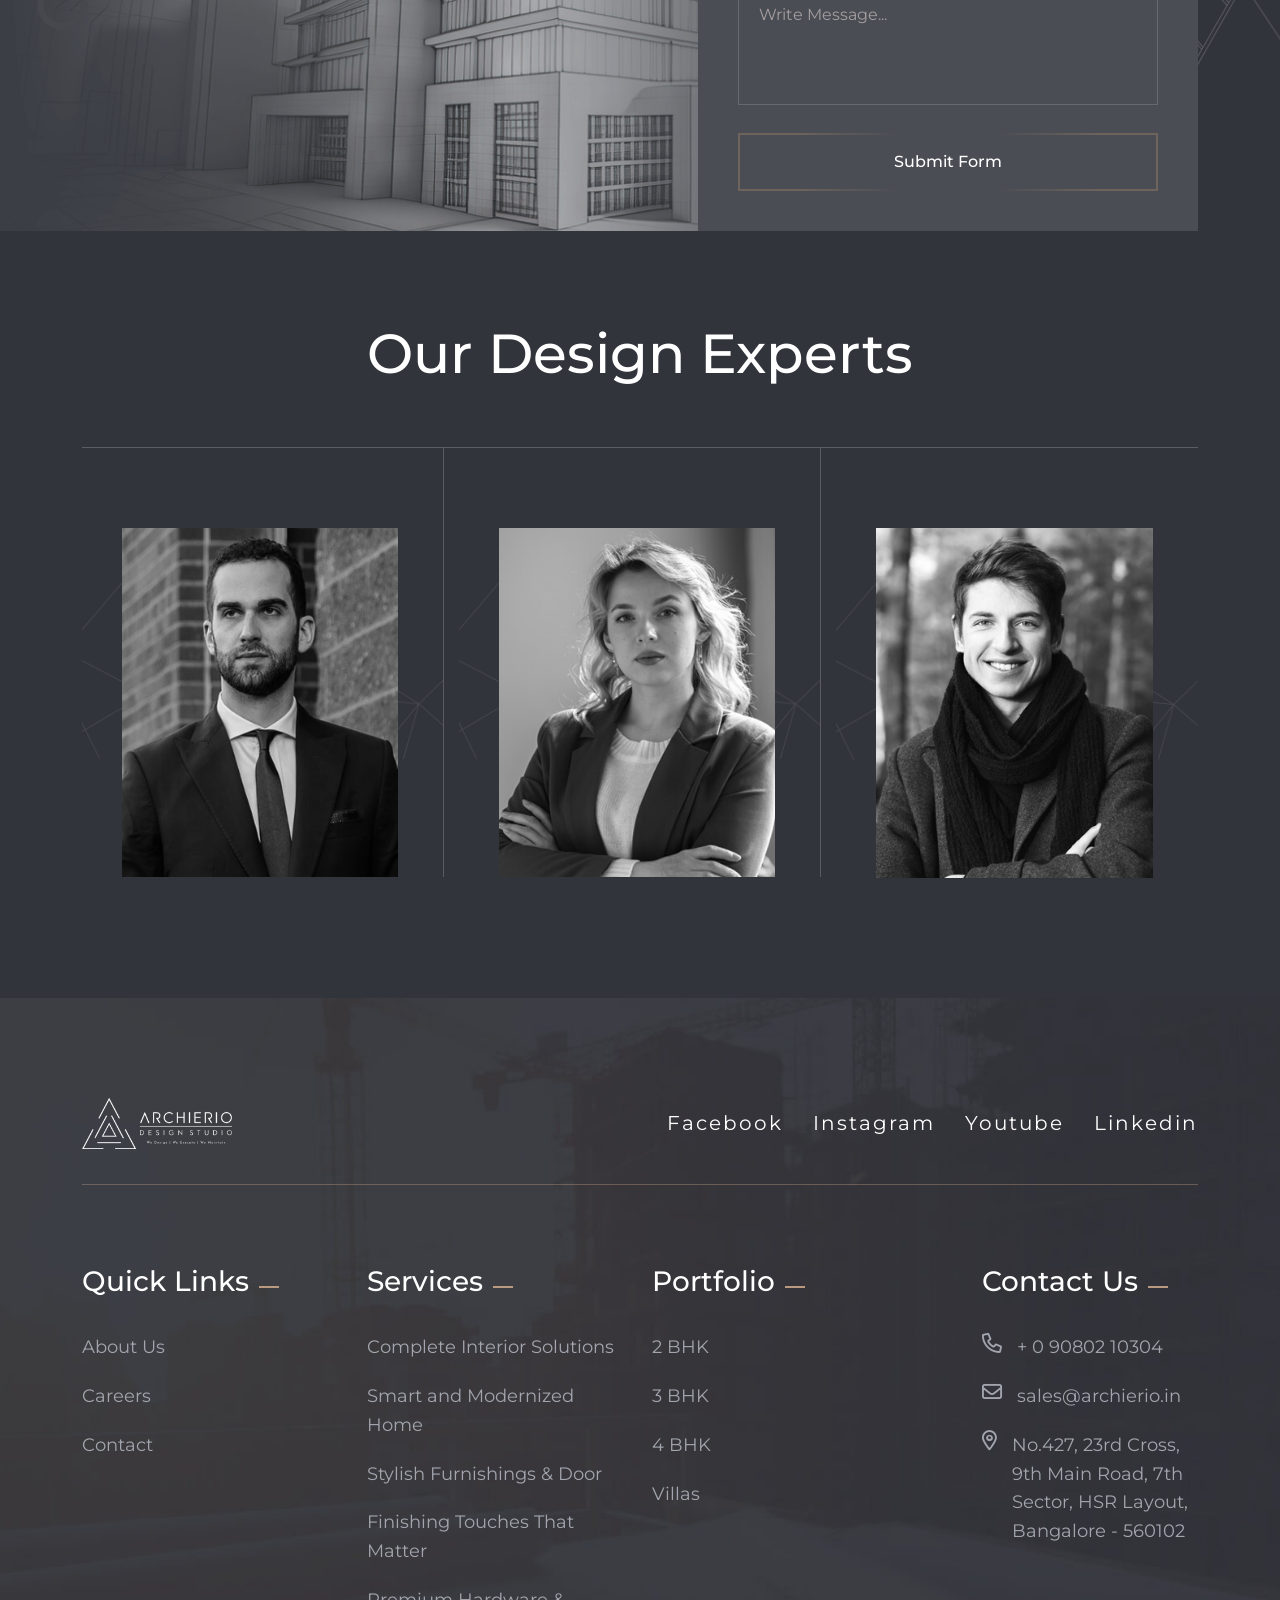
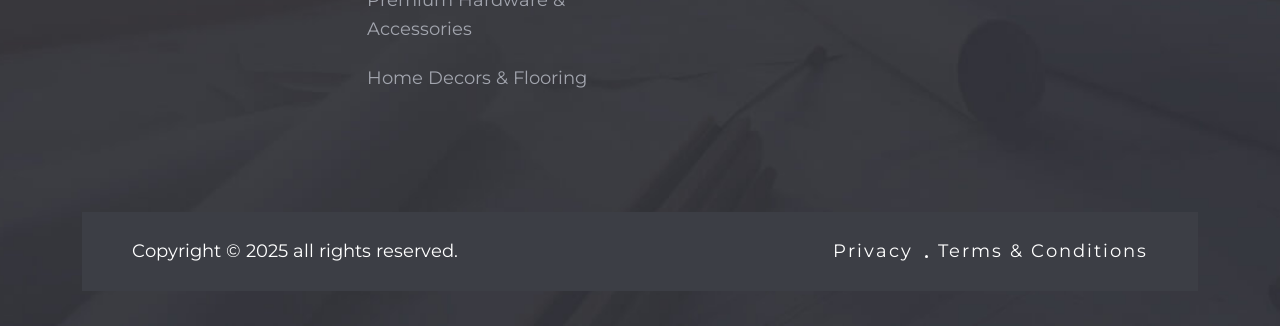
==== commit 0f3f6c52: "recent files moved" ====
--- a/about.html
+++ b/about.html
@@ -30,18 +30,9 @@
       <!-- start: Preloader -->
       <div class="preloader" id="preloader">
          <div class="preloader-inner">
-            <div class="lines">
-               <span class="line line-1"></span>
-               <span class="line line-2"></span>
-               <span class="line line-3"></span>
-               <span class="line line-4"></span>
-               <span class="line line-5"></span>
-               <span class="line line-6"></span>
-               <span class="line line-7"></span>
-               <span class="line line-8"></span>
-               <span class="line line-9"></span>
-            </div>
-            <div class="text">Loading</div>
+            <div class="d-flex align-items-center justify-content-center flex-column">
+               <img src="images/loader.svg" width="230px" alt="">
+            </div>
          </div>
          <button class="tj-cancel-btn">Cancel Preloader</button>
       </div>
@@ -411,7 +402,9 @@
          <div class="col-12">
             <div class="breadcrumb-content-area">
                <div class="breadcrumb-heading wow fadeInUp" data-wow-delay=".3s">
-                  <h1 class="breadcrumb-title">About Us</h1>
+                  <h1 class="breadcrumb-title">Real Words. Real Satisfaction. +(Trusted by Bangalore’s Finest) +</h1>
                </div>
                <div class="breadcrumb-link wow fadeInUp" data-wow-delay=".4s">
                   <span>
@@ -456,13 +449,13 @@
                <div class="row">
                   <div class="col-12">
                      <div class="tj-heading-area wow fadeInUp" data-wow-delay=".3s">
-                        <h2 class="title">Modern Designs, Premium Finishes – Interiors That Define the Excellence in YOU.</h2>
+                        <h2 class="title">Crafting Modern Designs with Premium Finishes – Interiors That Reflect Your Distinctive Style and Excellence.</h2>
                      </div>
                   </div>
                </div>
                <div class="row">
                   <div class="col-12">
-                     <div class="apartment-content-area">
+                     <div class="apartment-content-area mb-5">
                         <div class="apartment-left-content wow fadeInUp" data-wow-delay=".4s">
                            <div class="apartment-images">
                               <img src="images/images-1.jpg" alt="Images">
@@ -474,7 +467,8 @@
                         <div class="apartment-right-content">
                            <div class="apartment-text">
                               <div class="desc wow fadeInUp" data-wow-delay=".6s">
-                                 <p>We specialize in stylish, space-smart interiors crafted for high-end apartment living. Every design brings a touch of luxury, made to match your urban lifestyle. Our designs blend elegance with function, turning every corner into a statement. With premium materials and a personal touch, we bring your idea of excellence to life</p>
+                                 <p>You deserve a space that speaks your style—and at Archierio, we bring that vision to life. We create stylish, space-smart interiors designed especially for high-end apartment living. Every detail is tailored to your lifestyle, blending elegance with functionality to make your home effortlessly luxurious.</p>
+                                 <p>Whether you're building your dream 2BHK or elevating a premium penthouse, you’ll experience interiors that reflect your personality and the standard of excellence you live by. We believe great interiors aren’t just seen—they’re felt. With a keen eye for detail, premium materials, and an unwavering commitment to your vision, we deliver timeless spaces that are as functional as they are beautiful. From your first consultation to the final reveal, our process is seamless, transparent, and designed around your needs.</p>
                               </div>
                               <div class="apartment-button d-flex wow fadeInUp" data-wow-delay=".7s">
                                  <a class="tj-primary-btn-three" href="contact.html">More Detail</a>
@@ -508,6 +502,10 @@
                            </div>
                         </div>
                      </div>
+                     <p>Based in Bangalore, Archierio is one of the city’s leading luxury interior design studios. Our expert team of architects and designers works closely with you to craft interiors that go beyond trends—spaces that feel personal, polished, and perfectly you. With end-to-end service, quality assurance, and post-completion support, we make creating your perfect home feel effortless. + +Vision:</p>
+                     <p>To design homes that don’t just look exceptional—but feel like you. We believe interior design is more than aesthetics; it’s about creating spaces that are emotionally intuitive, deeply personal, and effortlessly livable. Every Archierio home is a balance of elegance and comfort, form and function—crafted to mirror your lifestyle and enhance the way you live every day.</p>
                   </div>
                </div>
             </div>
@@ -564,7 +562,8 @@
                               <div class="tabs-wrapper">
                                  <div class="service-text">
                                     <div class="desc">
-                                       <p>To design thoughtful, high-quality interiors that blend style with smart living. From materials to execution, we focus on what matters most - your comfort, your taste, your story.</p>
+                                       <p>To deliver interiors that are timeless in beauty, smart in design, and rich in meaning. +We’re committed to creating personalized spaces that reflect your unique story—using premium materials, modern planning, and impeccable attention to detail. From the first sketch to the final styling, we put your comfort, preferences, and vision at the heart of every decision. Our mission is simple: to make your dream space a reality, with ease and excellence at every step.</p>
                                     </div>
                                  </div>
                               </div>
@@ -573,7 +572,8 @@
                               <div class="tabs-wrapper">
                                  <div class="service-text">
                                     <div class="desc">
-                                       <p>By 2027, we aim to complete over 1000 beautifully curated homes across India and beyond. Each one will carry our promise - personal, polished, and built to last.</p>
+                                       <p>By 2027, Archierio aims to complete over 1,000 thoughtfully curated homes across Bangalore—and beyond. +Each project will stand as a testament to our promise: luxury that feels personal, design that endures, and a journey that’s as smooth as the result is stunning. We’re building more than homes—we’re shaping experiences, memories, and meaningful spaces that last a lifetime.</p>
                                     </div>
                                  </div>
                               </div>
@@ -639,10 +639,9 @@
                      <div class="fun-fact-item">
                         <div class="tj-count"><span class="odometer" data-count="500">0</span>+</div>
                         <div class="about-text">
-                           <h5 class="title">Total Satisfied Clients</h5>
+                           <h5 class="title">Homes Designed with Excellence</h5>
                            <div class="desc">
-                              <p>Client satisfaction is the heart of everything we design.
-                                 Happy Clients, Lasting Impressions</p>
+                              <p>Each project reflects our commitment to quality, detail, and timeless style.</p>
                            </div>
                         </div>
                      </div>
@@ -697,9 +696,9 @@
                      <div class="fun-fact-item">
                         <div class="tj-count"><span class="odometer" data-count="97">0</span>%</div>
                         <div class="about-text">
-                           <h5 class="title">Out Total Happy Customers</h5>
+                           <h5 class="title">of Our Clients Are Truly Satisfied</h5>
                            <div class="desc">
-                              <p>Professional known as are creating designs...</p>
+                              <p>Archierio has transformed living spaces into personalized luxury.</p>
                            </div>
                         </div>
                      </div>
@@ -717,7 +716,8 @@
                      <div class="success-item">
                         <div class="success-left-content">
                            <div class="tj-count wow fadeInUp" data-wow-delay=".3s"><span class="odometer" data-count="30">0</span>+</div>
-                           <h3 class="title wow fadeInUp" data-wow-delay=".4s">Years of Transforming Homes with Purpose and Style</h3>
+                           <h3 class="title wow fadeInUp" data-wow-delay=".4s">Years of Design Expertise, 5 Years of Building Dream Homes
+Crafting timeless interiors with purpose, style, and a deep understanding of what home truly means. Let our work speak for itself.</h3>
                            <div class="success-button d-flex wow fadeInUp" data-wow-delay=".5s">
                               <a class="tj-primary-btn-three" href="portfolio.html">View Portfolio</a>
                            </div>
--- a/css/main.css
+++ b/css/main.css
@@ -4117,12 +4117,12 @@
 }
 @media only screen and (min-width: 1200px) and (max-width: 1399px) {
   .breadcrumb-content-area .breadcrumb-heading .breadcrumb-title {
-    font-size: 80px;
+    font-size: 50px;
   }
 }
 @media only screen and (min-width: 992px) and (max-width: 1199px) {
   .breadcrumb-content-area .breadcrumb-heading .breadcrumb-title {
-    font-size: 75px;
+    font-size: 40px;
   }
   .breadcrumb-content-area .breadcrumb-link {
     padding-left: 130px;
@@ -12129,8 +12129,8 @@
     max-width: 950px;
   }
   .hero-top-content .hero-title {
-    font-size: 90px;
-    line-height: 104px;
+    font-size: 68px;
+    line-height: 113px;
   }
   .hero-top-content .hero-title span {
     max-width: 420px;
@@ -12207,7 +12207,7 @@
   z-index: 2;
 }
 .hero-bottom-content .hero-wrapper {
-  margin-bottom: 60px;
+  margin-bottom: 25px;
   position: relative;
   z-index: 2;
   max-width: 1550px;
@@ -12492,9 +12492,27 @@
   font-size: 23px;
   flex-direction: column;
   align-items: center;
+  background-color: #32343b;
+  border-radius: 10px;
+  position: relative;
+  overflow: hidden;
+  z-index: 1;
+}
+.hero-bottom-content .tj-brand-slider2 .brand-item a:before {
+  position: absolute;
+  content: "";
+  top: 0;
+  left: 0;
+  width: 68px;
+  height: 68px;
+  border-radius: 10px;
+  z-index: -1;
+  background-color: rgba(255, 255, 255, 0.5);
+  -webkit-filter: blur(23px);
+  filter: blur(23px);
 }
 .hero-bottom-content .tj-brand-slider2 .brand-item a img {
-  width: 45px;
+  width: 104px;
   margin-bottom: 5px;
 }
 .line-clamp {
@@ -14719,7 +14737,8 @@
   margin-bottom: 20px;
 }
 .success-item .success-left-content .title {
-  font-size: 40px;
+  font-size: 23px;
+  line-height: 1.5;
   margin-bottom: 0;
   max-width: 495px;
   width: 100%;
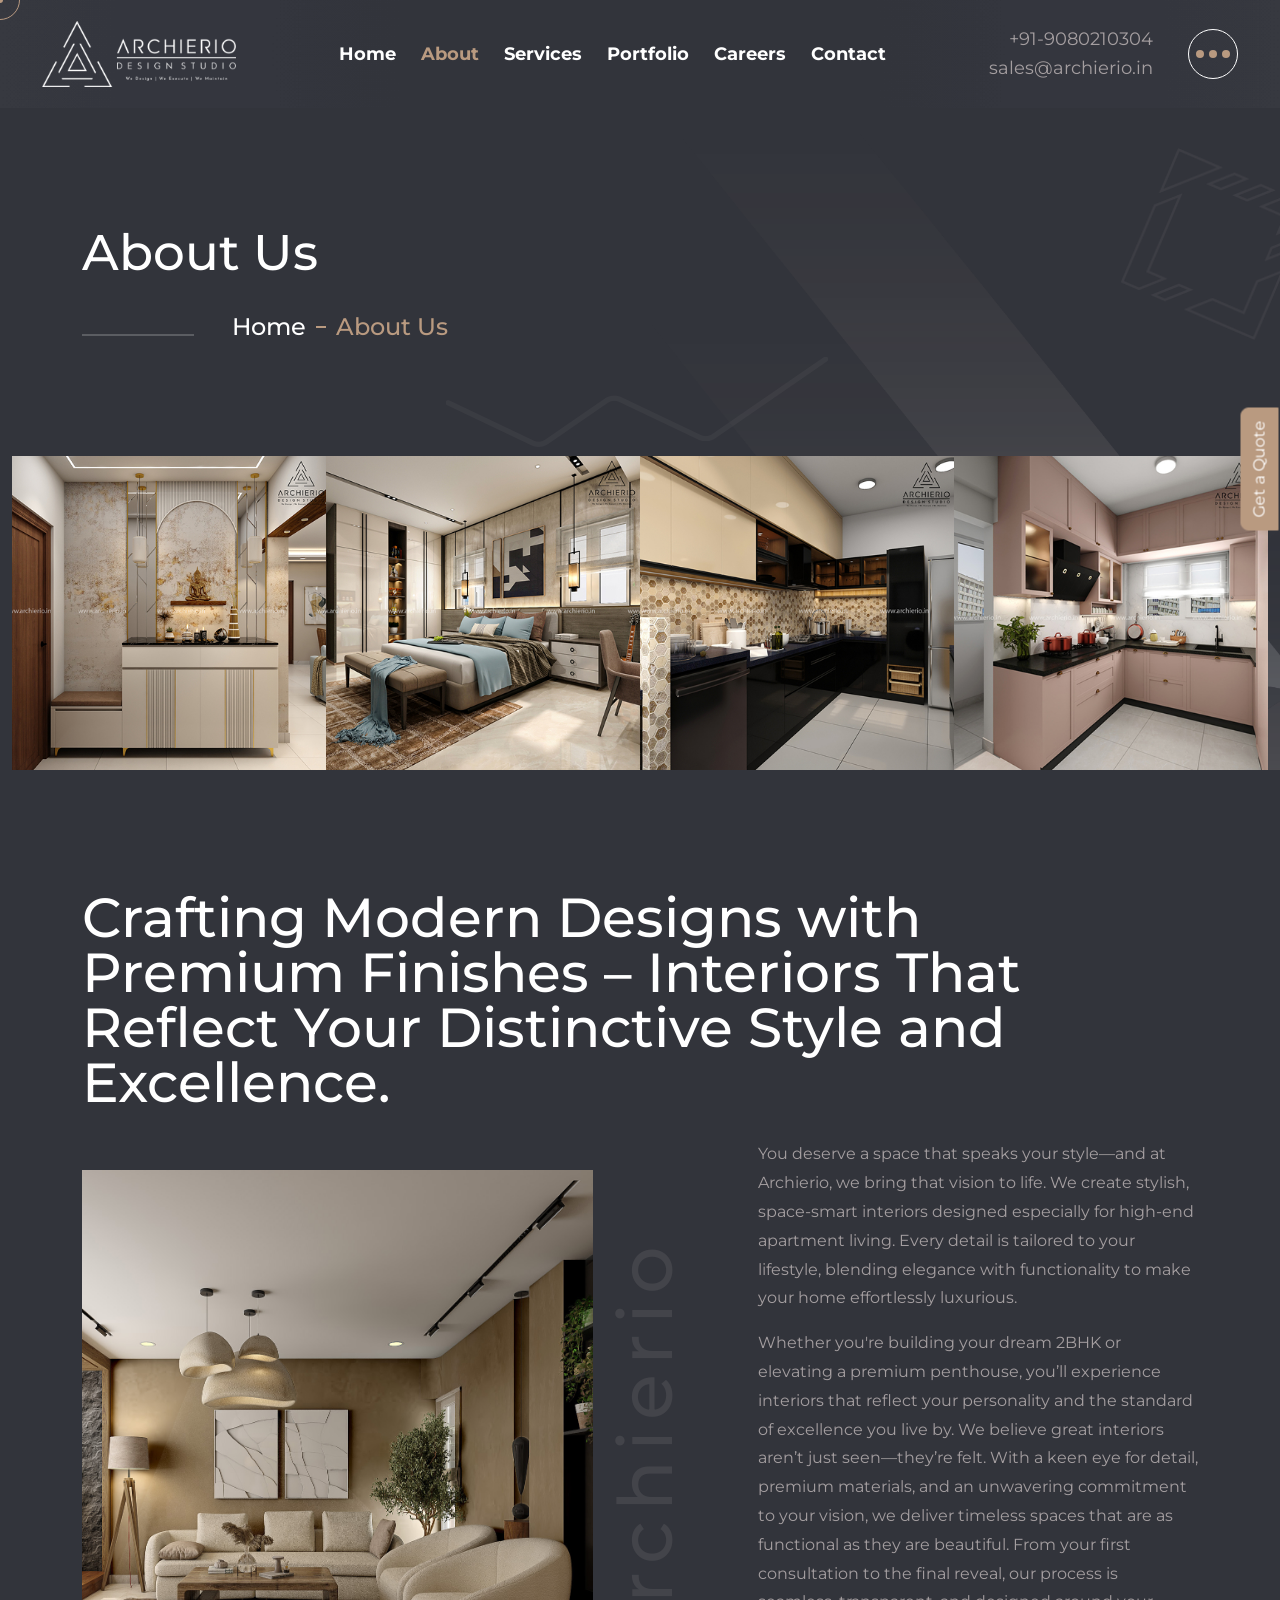
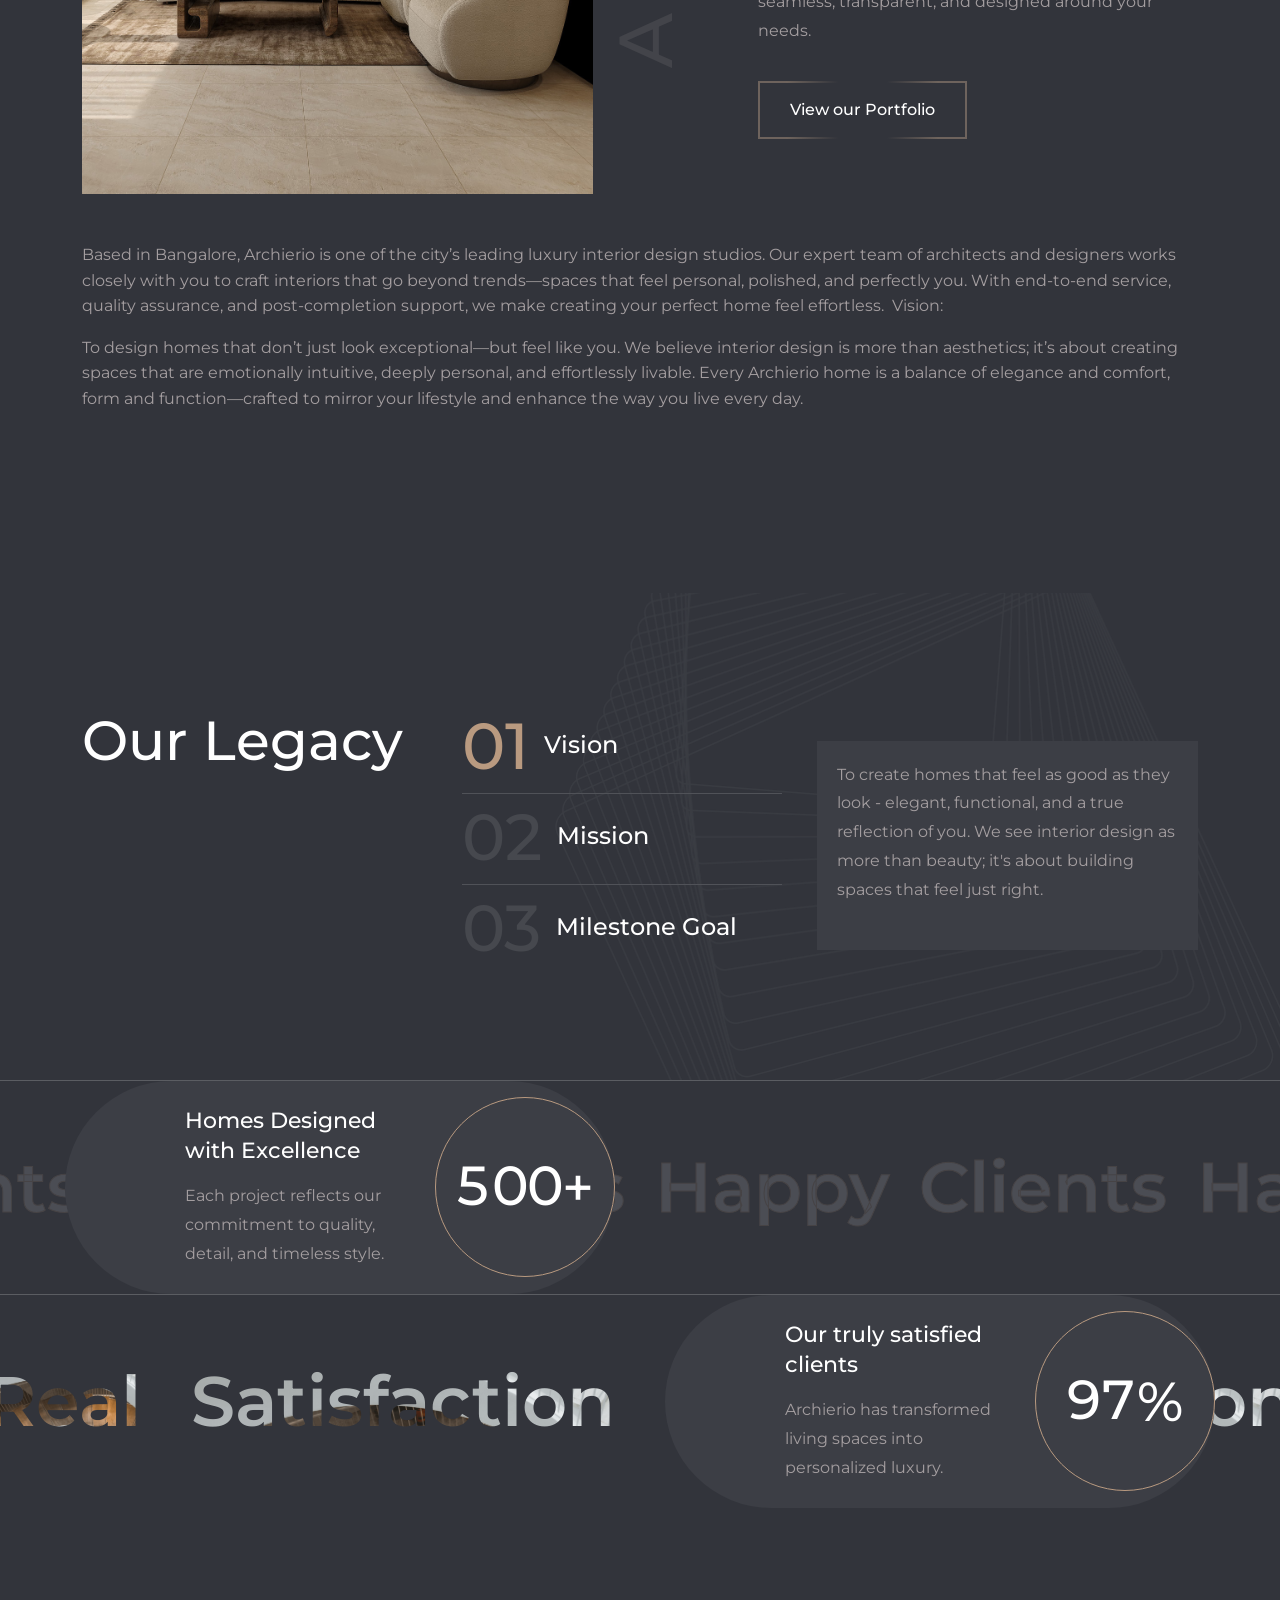
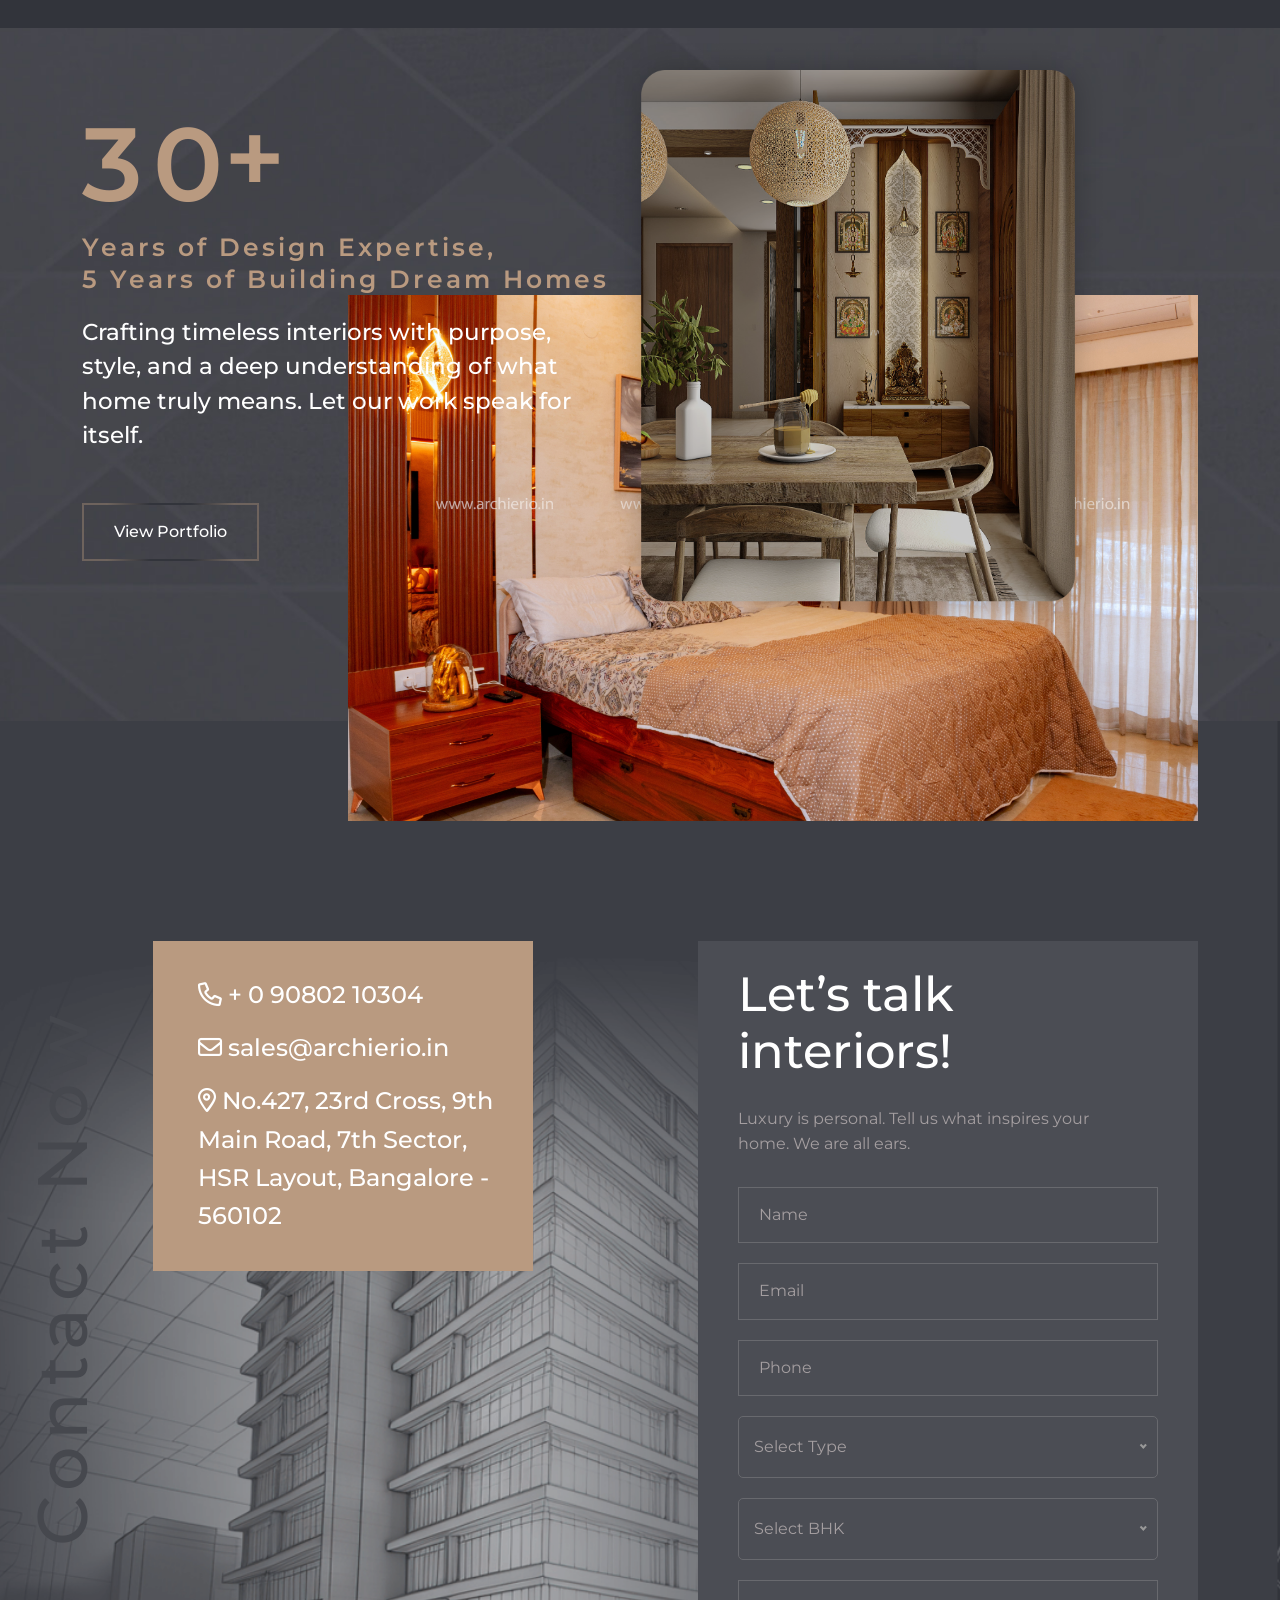
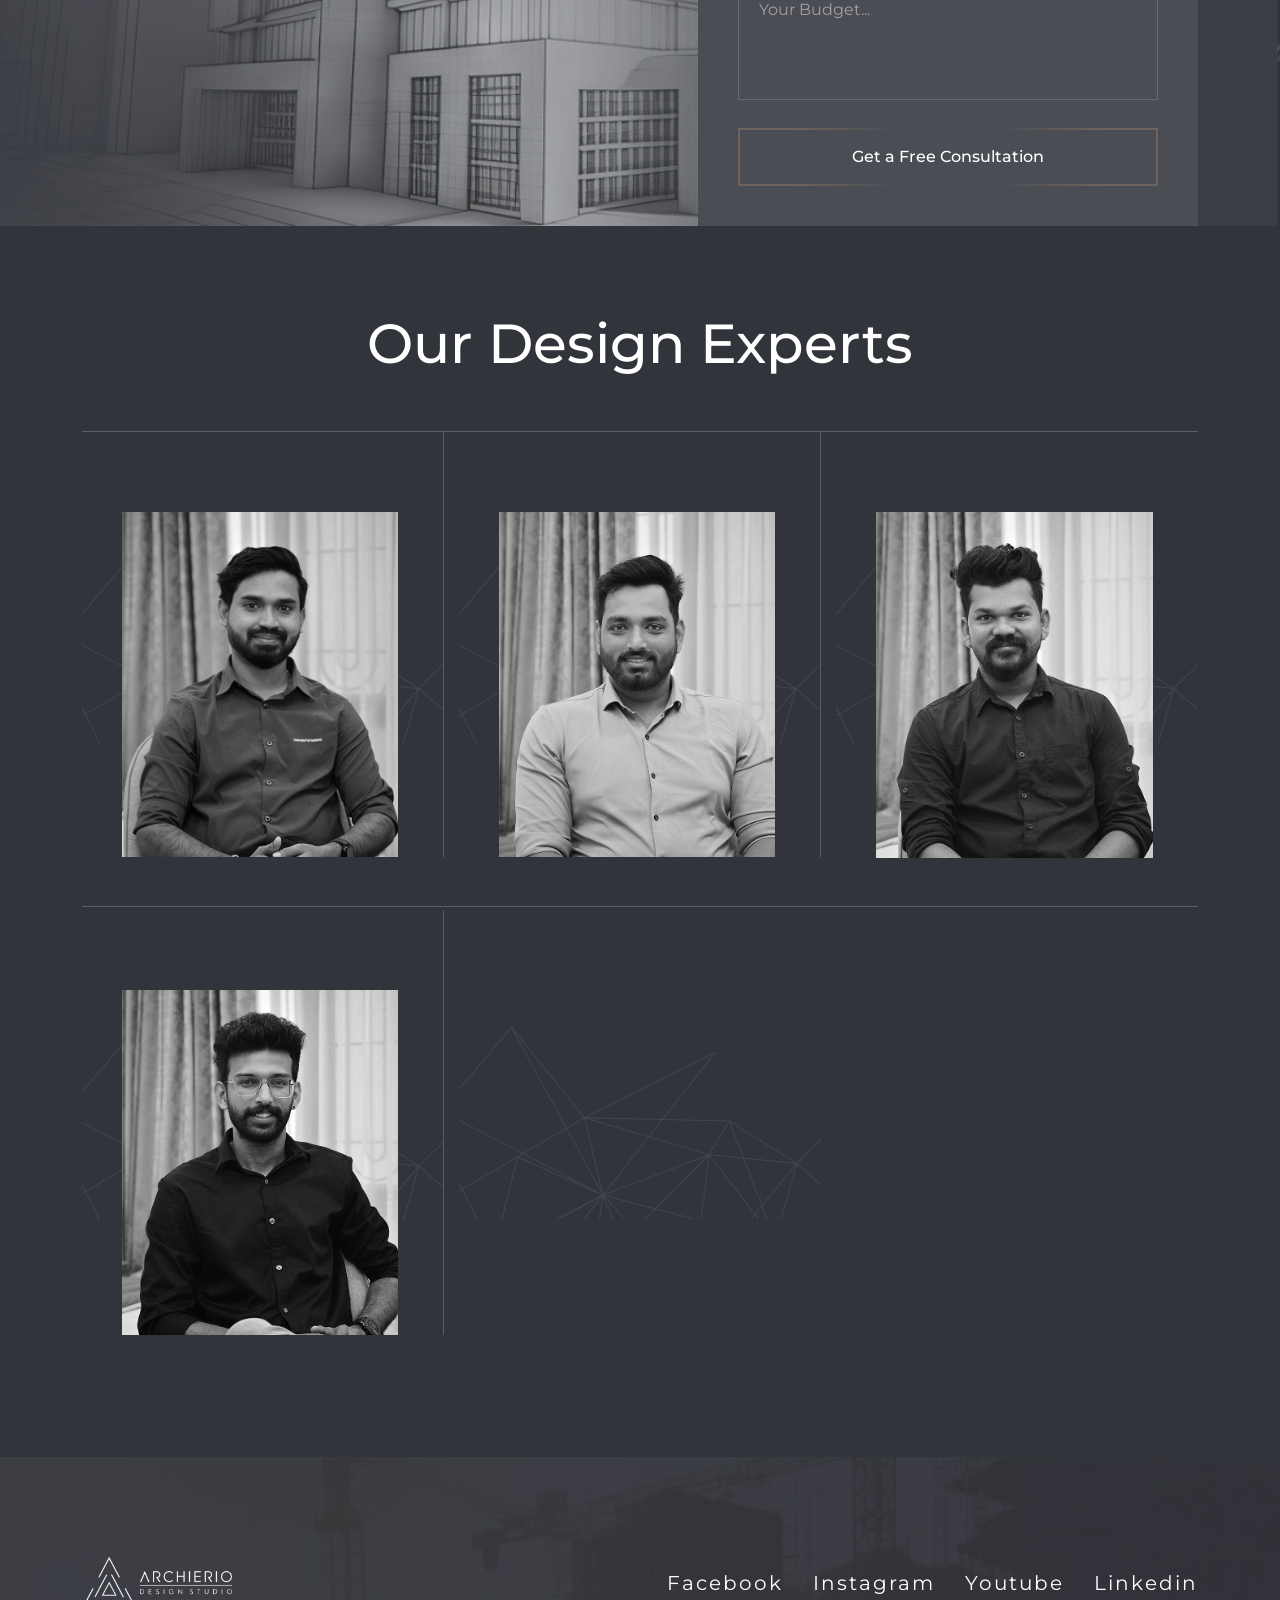
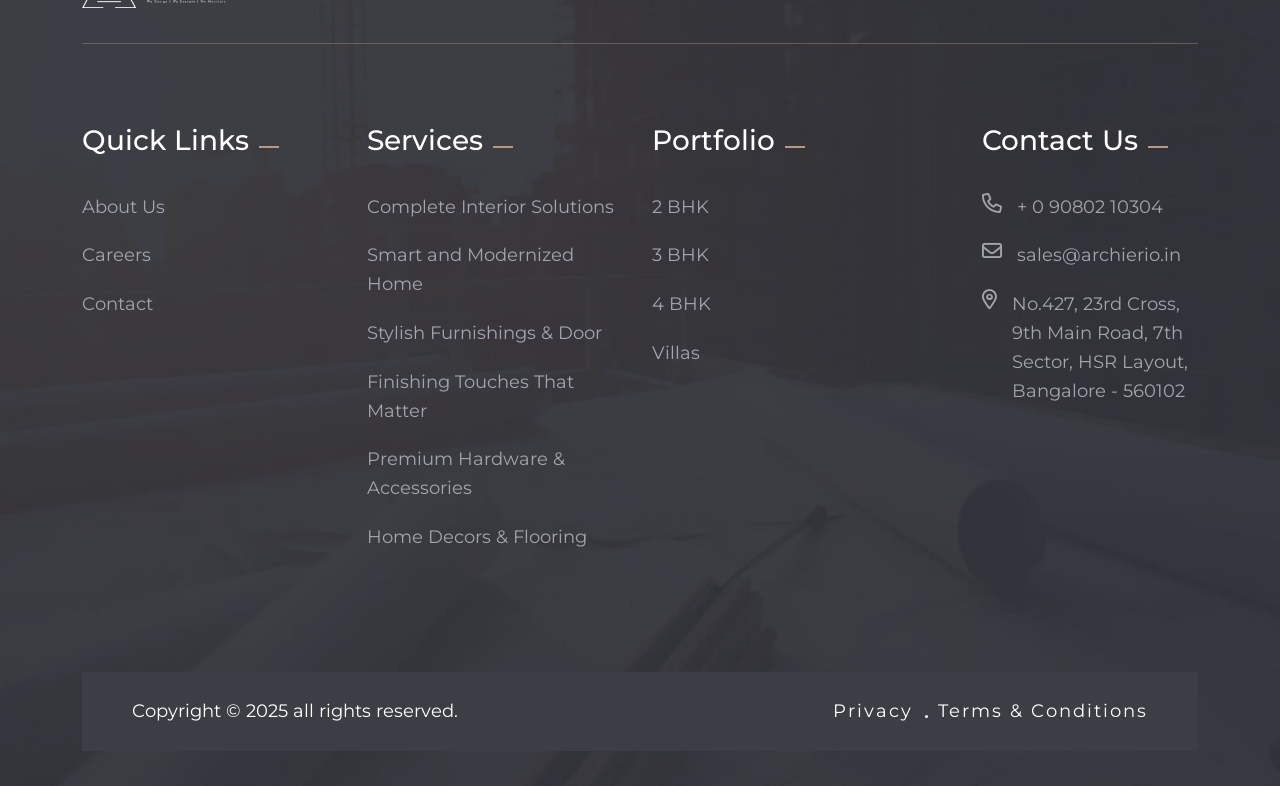
==== commit c1048ea3: "latest code comitted" ====
--- a/about.html
+++ b/about.html
@@ -34,7 +34,6 @@
                <img src="images/loader.svg" width="230px" alt="">
             </div>
          </div>
-         <button class="tj-cancel-btn">Cancel Preloader</button>
       </div>
       <!-- end: Preloader -->
 
@@ -340,10 +339,10 @@
                </div>
                <div class="mainmenu main-mobile-menu d-none d-lg-inline-flex" id="main-menu">
                   <ul>
-                     <li class="current-menu-item">
+                     <li>
                         <a href="index.html">Home</a>
                      </li>
-                     <li><a href="about.html">About</a></li>
+                     <li class="current-menu-item"><a href="about.html">About</a></li>
                      <li><a href="services.html">Services</a></li>
                      <li><a href="portfolio.html">Portfolio</a></li>
                      <li class="d-none"><a href="blogs.html">Blog</a></li>
@@ -402,9 +401,7 @@
          <div class="col-12">
             <div class="breadcrumb-content-area">
                <div class="breadcrumb-heading wow fadeInUp" data-wow-delay=".3s">
-                  <h1 class="breadcrumb-title">Real Words. Real Satisfaction. -(Trusted by Bangalore’s Finest) -</h1>
+                  <h1 class="breadcrumb-title">About Us</h1>
                </div>
                <div class="breadcrumb-link wow fadeInUp" data-wow-delay=".4s">
                   <span>
@@ -462,7 +459,7 @@
                            </div>
                         </div>
                         <div class="apartment-middle-text wow zoomIn" data-wow-delay=".5s">
-                           <h2 class="title">Apartments</h2>
+                           <h2 class="title">Archierio</h2>
                         </div>
                         <div class="apartment-right-content">
                            <div class="apartment-text">
@@ -471,7 +468,7 @@
                                  <p>Whether you're building your dream 2BHK or elevating a premium penthouse, you’ll experience interiors that reflect your personality and the standard of excellence you live by. We believe great interiors aren’t just seen—they’re felt. With a keen eye for detail, premium materials, and an unwavering commitment to your vision, we deliver timeless spaces that are as functional as they are beautiful. From your first consultation to the final reveal, our process is seamless, transparent, and designed around your needs.</p>
                               </div>
                               <div class="apartment-button d-flex wow fadeInUp" data-wow-delay=".7s">
-                                 <a class="tj-primary-btn-three" href="contact.html">More Detail</a>
+                                 <a class="tj-primary-btn-three" href="portfolio.html">View our Portfolio</a>
                               </div>
                            </div>
                            <div class="d-none apartment-wrapper wow fadeInUp" data-wow-delay=".8s">
@@ -654,49 +651,49 @@
                      <div class="slide-roll">
                         <div class="roll-box roll-box-revers">
                            <div class="roll-item">
-                              <span class="text">Happy</span>
-                           </div>
-                           <div class="roll-item">
-                              <span class="text">Customers</span>
-                           </div>
-                           <div class="roll-item">
-                              <span class="text">Happy</span>
-                           </div>
-                           <div class="roll-item">
-                              <span class="text">Customers</span>
-                           </div>
-                           <div class="roll-item">
-                              <span class="text">Happy</span>
-                           </div>
-                           <div class="roll-item">
-                              <span class="text">Customers</span>
+                              <span class="text">Real</span>
+                           </div>
+                           <div class="roll-item">
+                              <span class="text">Satisfaction</span>
+                           </div>
+                           <div class="roll-item">
+                              <span class="text">Real</span>
+                           </div>
+                           <div class="roll-item">
+                              <span class="text">Satisfaction</span>
+                           </div>
+                           <div class="roll-item">
+                              <span class="text">Real</span>
+                           </div>
+                           <div class="roll-item">
+                              <span class="text">Satisfaction</span>
                            </div>
                         </div>
                         <div class="roll-box roll-box-revers">
                            <div class="roll-item">
-                              <span class="text">Happy</span>
-                           </div>
-                           <div class="roll-item">
-                              <span class="text">Customers</span>
-                           </div>
-                           <div class="roll-item">
-                              <span class="text">Happy</span>
-                           </div>
-                           <div class="roll-item">
-                              <span class="text">Customers</span>
-                           </div>
-                           <div class="roll-item">
-                              <span class="text">Happy</span>
-                           </div>
-                           <div class="roll-item">
-                              <span class="text">Customers</span>
+                              <span class="text">Real</span>
+                           </div>
+                           <div class="roll-item">
+                              <span class="text">Satisfaction</span>
+                           </div>
+                           <div class="roll-item">
+                              <span class="text">Real</span>
+                           </div>
+                           <div class="roll-item">
+                              <span class="text">Satisfaction</span>
+                           </div>
+                           <div class="roll-item">
+                              <span class="text">Real</span>
+                           </div>
+                           <div class="roll-item">
+                              <span class="text">Satisfaction</span>
                            </div>
                         </div>
                      </div>
                      <div class="fun-fact-item">
                         <div class="tj-count"><span class="odometer" data-count="97">0</span>%</div>
                         <div class="about-text">
-                           <h5 class="title">of Our Clients Are Truly Satisfied</h5>
+                           <h5 class="title">Our truly satisfied clients</h5>
                            <div class="desc">
                               <p>Archierio has transformed living spaces into personalized luxury.</p>
                            </div>
@@ -715,9 +712,10 @@
                   <div class="col-12">
                      <div class="success-item">
                         <div class="success-left-content">
-                           <div class="tj-count wow fadeInUp" data-wow-delay=".3s"><span class="odometer" data-count="30">0</span>+</div>
-                           <h3 class="title wow fadeInUp" data-wow-delay=".4s">Years of Design Expertise, 5 Years of Building Dream Homes
-Crafting timeless interiors with purpose, style, and a deep understanding of what home truly means. Let our work speak for itself.</h3>
+                           <div class="tj-count wow fadeInUp" data-wow-delay=".3s"><span class="odometer" data-count="30">0</span>+
+                              <p>Years of Design Expertise,<br>5 Years of Building Dream Homes</p>
+                           </div>
+                           <h3 class="title wow fadeInUp" data-wow-delay=".4s">Crafting timeless interiors with purpose, style, and a deep understanding of what home truly means. Let our work speak for itself.</h3>
                            <div class="success-button d-flex wow fadeInUp" data-wow-delay=".5s">
                               <a class="tj-primary-btn-three" href="portfolio.html">View Portfolio</a>
                            </div>
@@ -762,63 +760,66 @@
                      </div>
                   </div>
                   <div class="col-lg-7">
-                     <div class="contact-form-box wow fadeInRight" data-wow-delay=".5s">
+
+                     <div class="contact-form-box fadeInRight p-0" data-wow-delay=".5s">
                         <div class="contact-form-one">
-                           <div class="contact-text">
-                              <h2 class="title">Let’s talk interiors!</h2>
-                              <div class="desc">
-                                 <p>Luxury is personal. Tell us what inspires your home. We are all ears.</p>
-                              </div>
-                           </div>
+                        <div class="contact-text">
+                           <h2 class="title">Let’s talk interiors!</h2>
+                           <div class="desc">
+                              <p>Luxury is personal. Tell us what inspires your home. We are all ears.</p>
+                           </div>
+                        </div>
+                        <form action="send-email.php" method="POST" class="start-0">
                            <div class="row">
-                              <div class="col-lg-6">
-                                 <div class="form-input">
-                                    <input type="text" id="name" name="name" placeholder="Name" required="">
-                                 </div>
-                              </div>
-                              <div class="col-lg-6">
-                                 <div class="form-input">
-                                    <input type="email" id="emailThree" name="email" placeholder="Email" required="">
-                                 </div>
-                              </div>
-                              <div class="col-lg-6">
-                                 <div class="form-input">
-                                    <input type="tel" id="phone" name="phone" placeholder="Phone" required="">
-                                 </div>
-                              </div>
-                              <div class="col-lg-6">
-                                 <div class="form-input">
-                                    <input type="text" id="address" name="address" placeholder="Address" required="">
-                                 </div>
-                              </div>
                               <div class="col-lg-12">
                                  <div class="form-input">
-                                    <div class="tj-nice-select-box">
-                                       <div class="tj-select">
-                                          <select class="nice-select">
-                                             <option value="2">Select Services</option>
-                                             <option value="2">Home Renovation</option>
-                                             <option value="2">Constructions</option>
-                                             <option value="2">Architecture Design</option>
-                                             <option value="2">Residential Space</option>
-                                          </select>
-                                       </div>
-                                    </div>
+                                 <input type="text" id="name" name="name" placeholder="Name" required>
                                  </div>
                               </div>
                               <div class="col-lg-12">
                                  <div class="form-input">
-                                    <textarea name="text" id="message" placeholder="Write Message..."></textarea>
+                                 <input type="email" id="emailTwo" name="email" placeholder="Email" required>
+                                 </div>
+                              </div>
+                              <div class="col-lg-12">
+                                 <div class="form-input">
+                                 <input type="tel" id="phone" name="phone" placeholder="Phone" required>
+                                 </div>
+                              </div>
+                              <div class="col-lg-12">
+                                 <div class="form-input">
+                                 <select name="property_type" required>
+                                    <option value="">Select Type</option>
+                                    <option value="Appartment">Appartment</option>
+                                    <option value="Villa">Villa</option>
+                                 </select>
+                                 </div>
+                              </div>
+                              <div class="col-lg-12">
+                                 <div class="form-input">
+                                 <select name="bhk" required>
+                                    <option value="">Select BHK</option>
+                                    <option value="1">1 BHK</option>
+                                    <option value="2">2 BHK</option>
+                                    <option value="3">3 BHK</option>
+                                    <option value="4">4 BHK</option>
+                                 </select>
+                                 </div>
+                              </div>
+                              <div class="col-lg-12">
+                                 <div class="form-input">
+                                 <textarea name="budget" id="message" placeholder="Your Budget..." required></textarea>
                                  </div>
                               </div>
                               <div class="col-lg-12">
                                  <div class="submit-button">
-                                    <button class="tj-primary-btn-five">Submit Form</button>
-                                 </div>
-                              </div>
-                           </div>
-                        </div>
-                     </div>
+                                 <button type="submit" class="tj-primary-btn-five">Get a Free Consultation</button>
+                                 </div>
+                              </div>
+                           </div>
+                        </form>
+                        </div>
+                     </div>                 
                   </div>
                </div>
             </div>
@@ -839,11 +840,11 @@
                            <div class="team-content-area wow fadeInUp" data-wow-delay=".5s">
                               <div class="team-item">
                                  <div class="team-images">
-                                    <img src="images/team-1.jpg" alt="Images">
+                                    <img src="images/1.jpg" alt="Images">
                                  </div>
                                  <div class="team-content">
-                                    <span>Ceo Founder</span>
-                                    <h5 class="team-title"><a href="team-details.html">Tanean Akrasen</a></h5>
+                                    <!-- <span>Ceo Founder</span> -->
+                                    <h5 class="team-title">Mr.Keshav Nair</h5>
                                  </div>
                                  <div class="d-none team-share">
                                     <ul class="team-social">
@@ -874,11 +875,10 @@
                            <div class="team-content-area wow fadeInUp" data-wow-delay=".6s">
                               <div class="team-item">
                                  <div class="team-images">
-                                    <img src="images/team-2.jpg" alt="Images">
+                                    <img src="images/2.jpg" alt="Images">
                                  </div>
                                  <div class="team-content">
-                                    <span>Art Director</span>
-                                    <h5 class="team-title"><a href="team-details.html">Ramita Singha</a></h5>
+                                    <h5 class="team-title">Mr.Sudharsan Yogeswaran</h5>
                                  </div>
                                  <div class="d-none team-share">
                                     <ul class="team-social">
@@ -909,11 +909,82 @@
                            <div class="team-content-area wow fadeInUp" data-wow-delay=".7s">
                               <div class="team-item">
                                  <div class="team-images">
-                                    <img src="images/team-3.jpg" alt="Images">
+                                    <img src="images/3.jpg" alt="Images">
                                  </div>
                                  <div class="team-content">
-                                    <span>Creative Director</span>
-                                    <h5 class="team-title"><a href="team-details.html">William Watson</a></h5>
+                                    <h5 class="team-title">Mr.Sreerag</h5>
+                                 </div>
+                                 <div class="d-none team-share">
+                                    <ul class="team-social">
+                                       <li>
+                                          <i class="fa-regular fa-share-nodes"></i>
+                                          <ul class="team-social-icon">
+                                             <li>
+                                                <a href="#"><i class="fa-brands fa-twitter"></i></a>
+                                             </li>
+                                             <li>
+                                                <a href="#"><i class="fab fa-facebook-f"></i></a>
+                                             </li>
+                                             <li>
+                                                <a href="#"><i class="fa-regular fa-wifi"></i></a>
+                                             </li>
+                                             <li>
+                                                <a href="#"><i class="fa-brands fa-pinterest-p"></i></a>
+                                             </li>
+                                          </ul>
+                                       </li>
+                                    </ul>
+                                 </div>
+                              </div>
+                              <div class="team-item-shape">
+                                 <img src="images/steps-shape.png" alt="Shapes">
+                              </div>
+                           </div>
+                        </div>
+                        
+                        <div class="team-bottom-content-area mt-5">
+                           <div class="team-content-area wow fadeInUp" data-wow-delay=".5s">
+                              <div class="team-item">
+                                 <div class="team-images">
+                                    <img src="images/4.jpg" alt="Images">
+                                 </div>
+                                 <div class="team-content">
+                                    <h5 class="team-title">Mr.Anujith Balagopal</h5>
+                                 </div>
+                                 <div class="d-none team-share">
+                                    <ul class="team-social">
+                                       <li>
+                                          <i class="fa-regular fa-share-nodes"></i>
+                                          <ul class="team-social-icon">
+                                             <li>
+                                                <a href="#"><i class="fa-brands fa-twitter"></i></a>
+                                             </li>
+                                             <li>
+                                                <a href="#"><i class="fab fa-facebook-f"></i></a>
+                                             </li>
+                                             <li>
+                                                <a href="#"><i class="fa-regular fa-wifi"></i></a>
+                                             </li>
+                                             <li>
+                                                <a href="#"><i class="fa-brands fa-pinterest-p"></i></a>
+                                             </li>
+                                          </ul>
+                                       </li>
+                                    </ul>
+                                 </div>
+                              </div>
+                              <div class="team-item-shape">
+                                 <img src="images/steps-shape.png" alt="Shapes">
+                              </div>
+                           </div>
+                           <div class="team-content-area wow fadeInUp" data-wow-delay=".6s">
+                              <div class="team-item" style="opacity: 0;">
+                                 <div class="team-images">
+                                    <img src="images/team-2.jpg" alt="Images">
+                                 </div>
+                                 <div class="team-content">
+                                    <span>Art Director</span>
+                                    <h5 class="team-title"><a href="team-details.html">Ramita Singha</a></h5>
                                  </div>
                                  <div class="d-none team-share">
                                     <ul class="team-social">
@@ -1127,7 +1198,7 @@
                </div>
                <div class="col-lg-12">
                   <div class="submit-button">
-                  <button type="submit" class="tj-primary-btn-five">Get a Free Quote</button>
+                  <button type="submit" class="tj-primary-btn-five">Get a Free Consultation</button>
                   </div>
                </div>
             </div>
--- a/css/main.css
+++ b/css/main.css
@@ -74,7 +74,7 @@
   --tj-fs-h2: 55px;
   --tj-fs-h3: 30px;
   --tj-fs-h4: 28px;
-  --tj-fs-h5: 24px;
+  --tj-fs-h5: 22px;
   --tj-fs-h6: 18px;
   /**
      @Color Declaration
@@ -6904,11 +6904,7 @@
   .service-accordion .tabs-content-area .service-title .title {
     font-size: 18px;
   }
-  .service-accordion .tab-content .tabs-wrapper {
-    max-width: 300px;
-  }
   .service-accordion .tab-content .tabs-wrapper .service-text {
-    max-width: 275px;
     padding: 25px 15px 25px 50px;
   }
   .service-accordion .tab-content .tabs-wrapper .service-text .service-icon {
@@ -8514,11 +8510,11 @@
   display: -webkit-box;
   display: -ms-flexbox;
   display: flex;
-  gap: 40px;
+  gap: 15px;
   border: 1px solid var(--tj-color-border-10);
   position: relative;
   z-index: 1;
-  padding: 35px 15px 35px 50px;
+  padding: 15px 25px 25px 15px;
   margin-bottom: 30px;
 }
 .difference-item-two::after, .difference-item-two::before {
@@ -9381,7 +9377,7 @@
 }
 @media only screen and (min-width: 1200px) and (max-width: 1399px) {
   .team-item .team-content {
-    padding: 35px 15px 35px 60px;
+    padding: 35px 15px 35px 35px;
   }
 }
 @media only screen and (min-width: 992px) and (max-width: 1199px), only screen and (min-width: 768px) and (max-width: 991px), only screen and (min-width: 576px) and (max-width: 767px), (max-width: 575px) {
@@ -12148,11 +12144,8 @@
   .hero-top-content .hero-title {
     font-size: 70px;
   }
-  .hero-top-content .hero-title span {
-    max-width: 320px;
-  }
   .hero-top-content .desc {
-    right: 40px;
+    right: -40px;
     top: -20px;
   }
 }
@@ -12165,12 +12158,9 @@
   .hero-top-content .hero-title {
     font-size: 65px;
   }
-  .hero-top-content .hero-title span {
-    max-width: 280px;
-  }
   .hero-top-content .desc {
     max-width: 420px;
-    right: -35px;
+    right: -40px;
     top: -20px;
   }
 }
@@ -14727,7 +14717,7 @@
   z-index: 3;
 }
 .success-item .success-left-content .tj-count {
-  font-size: 180px;
+  font-size: 104px;
   font-weight: var(--tj-fw-sbold);
   font-family: var(--tj-ff-heading);
   color: var(--tj-color-theme-primary);
@@ -14735,6 +14725,10 @@
   line-height: 1;
   display: block;
   margin-bottom: 20px;
+}
+.success-item .success-left-content .tj-count p {
+  font-size: 25px;
+  line-height: 32px;
 }
 .success-item .success-left-content .title {
   font-size: 23px;
@@ -15094,4 +15088,18 @@
     .offcanvas.show + .floating-toggle-btn {
       right: 389px; /* same as offcanvas width */
     }
-/* !END: Video CSS *//*# sourceMappingURL=main.css.map */+/* !END: Video CSS *//*# sourceMappingURL=main.css.map */
+.expanded {
+    -webkit-line-clamp: unset;
+  }
+  .toggle-btn {
+    color: #b99a80;
+    cursor: pointer;
+  }
+  .tj-heading-area h2 {
+    line-height: 1;
+  }
+  .text-xs {
+    font-size: 23px;
+    line-height: 20px;
+  }
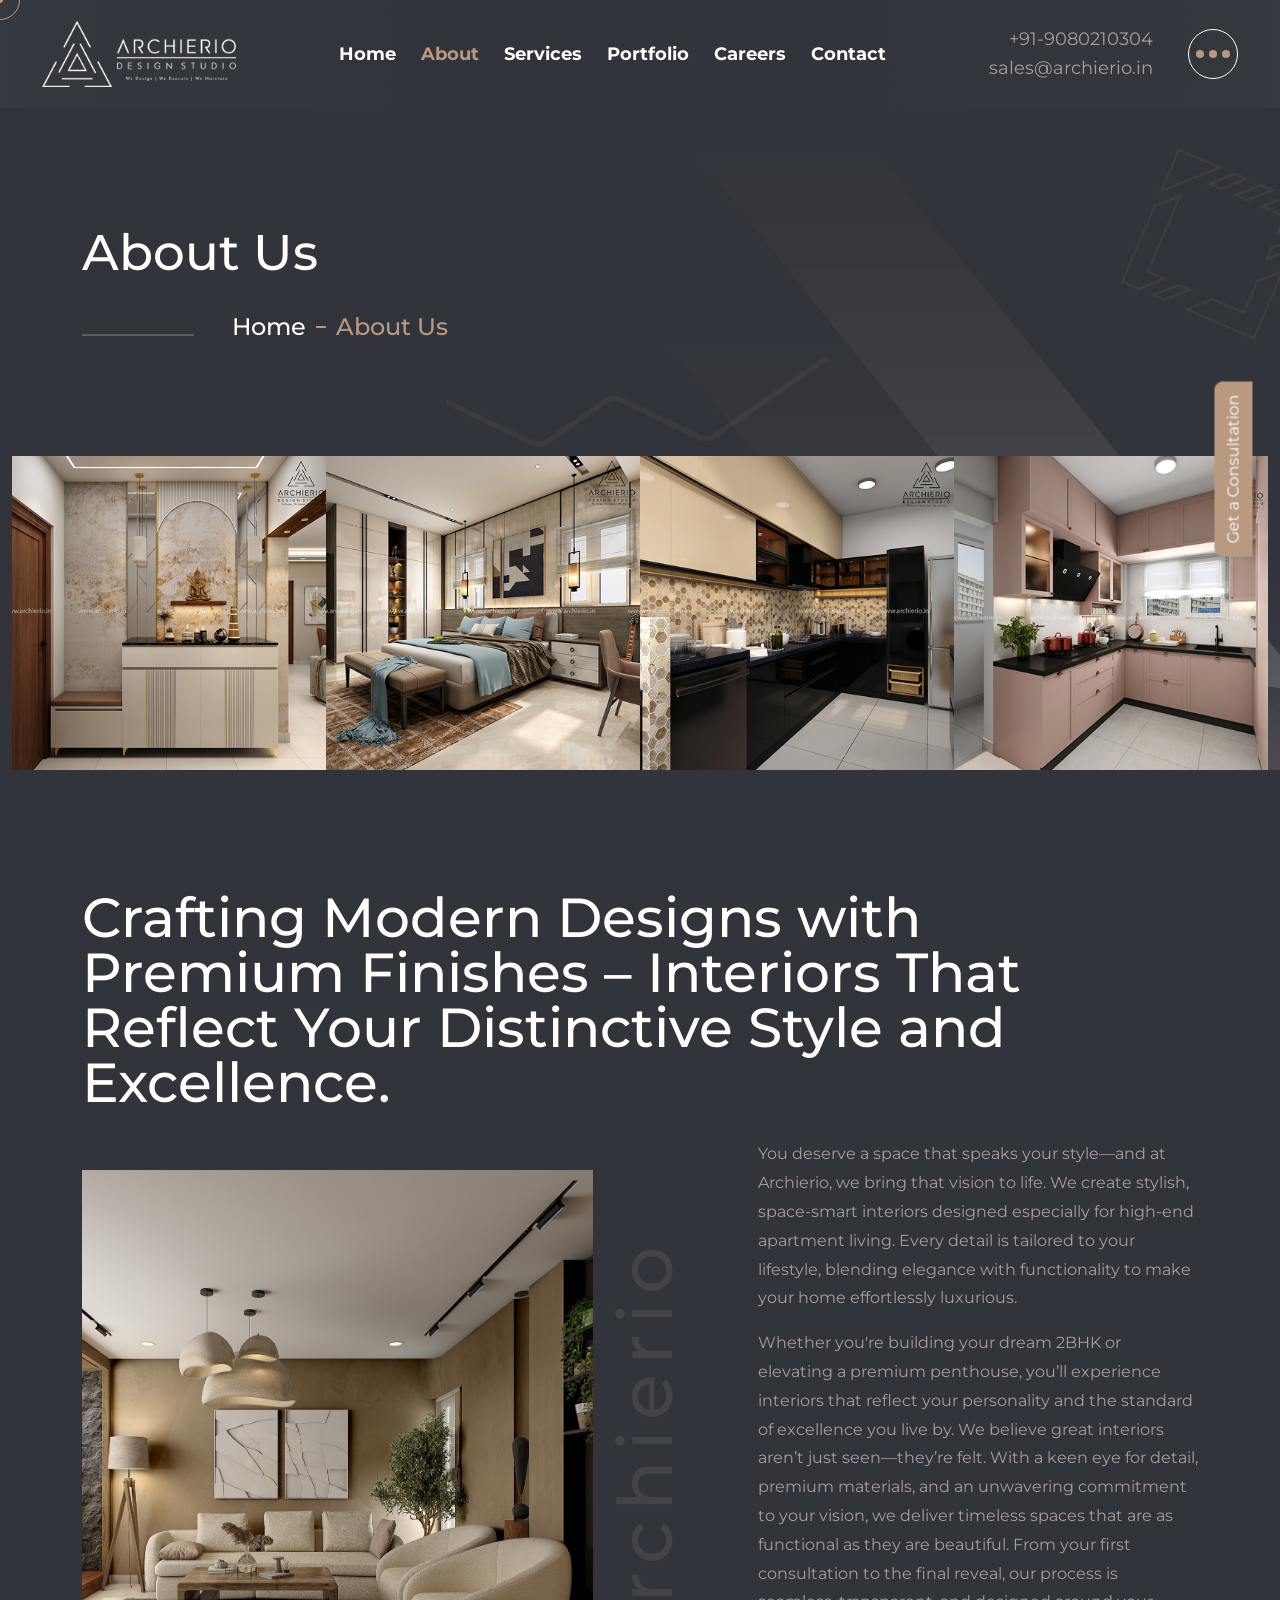
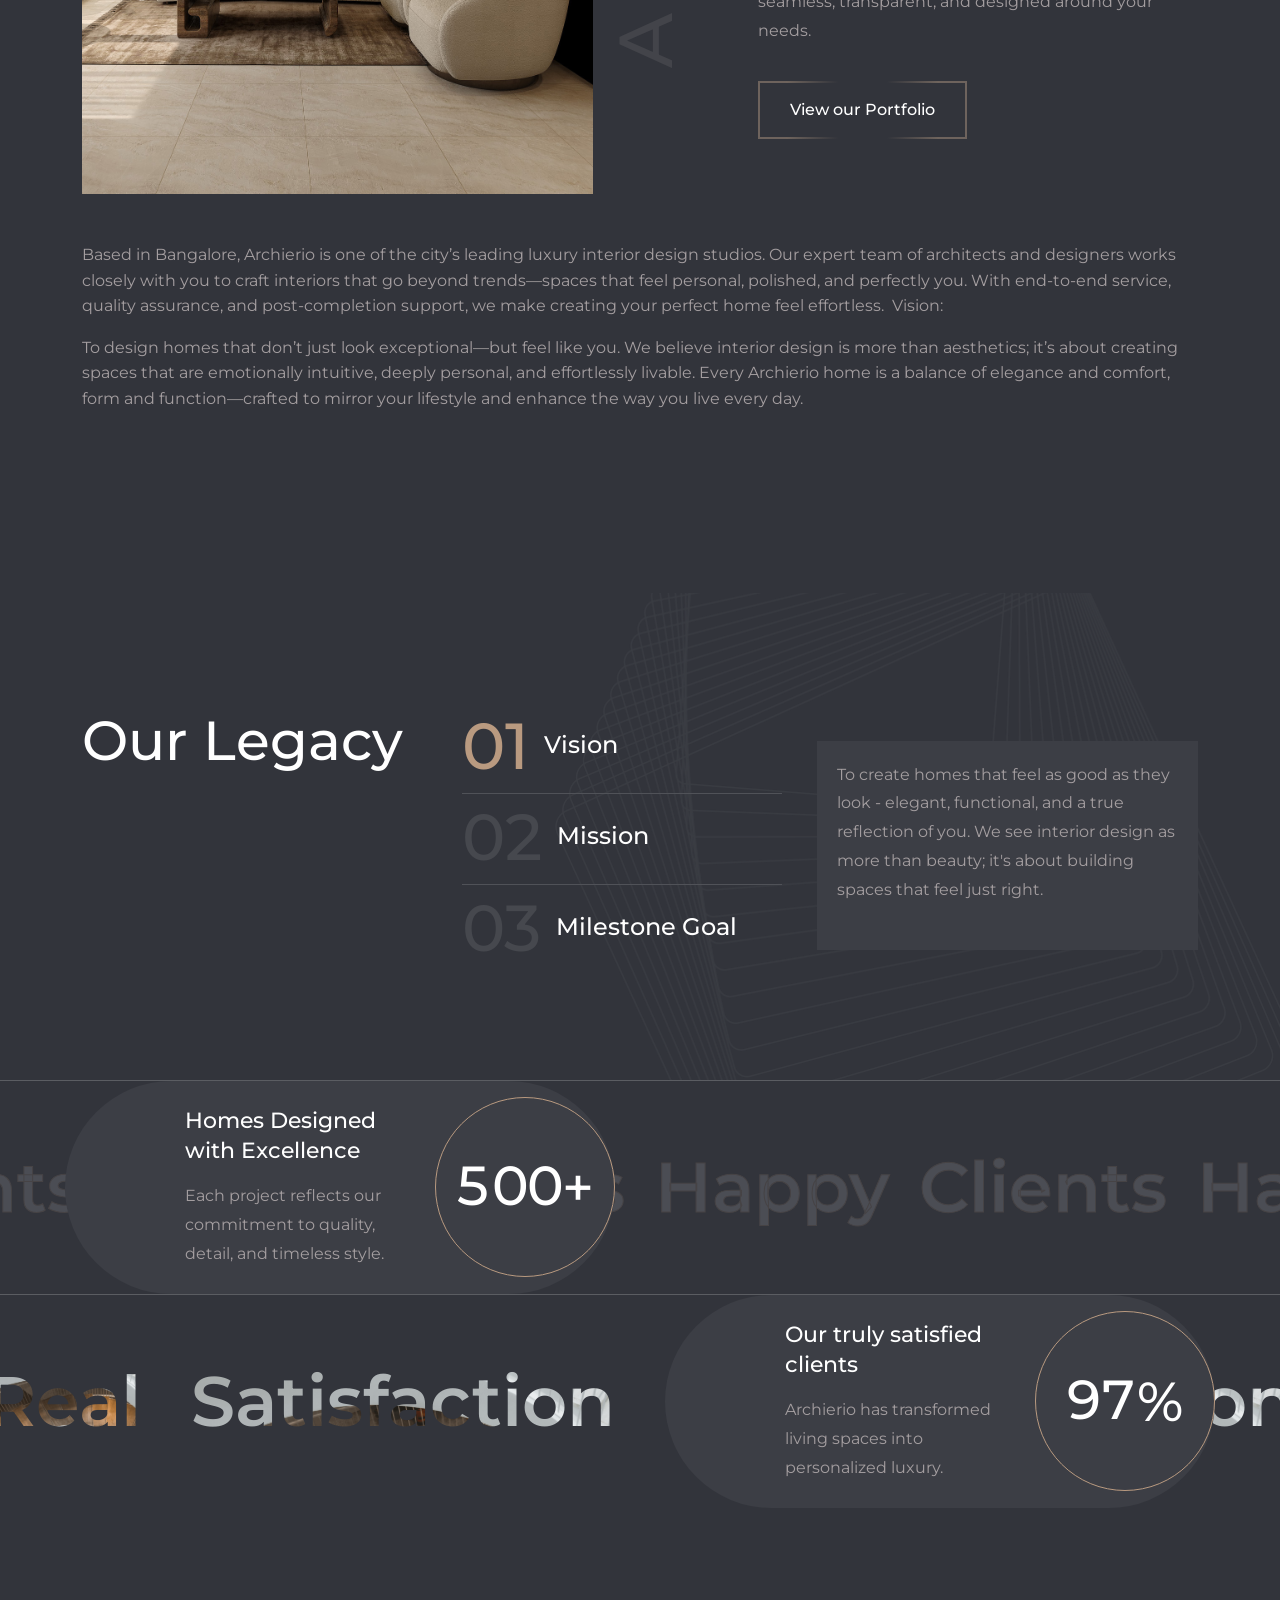
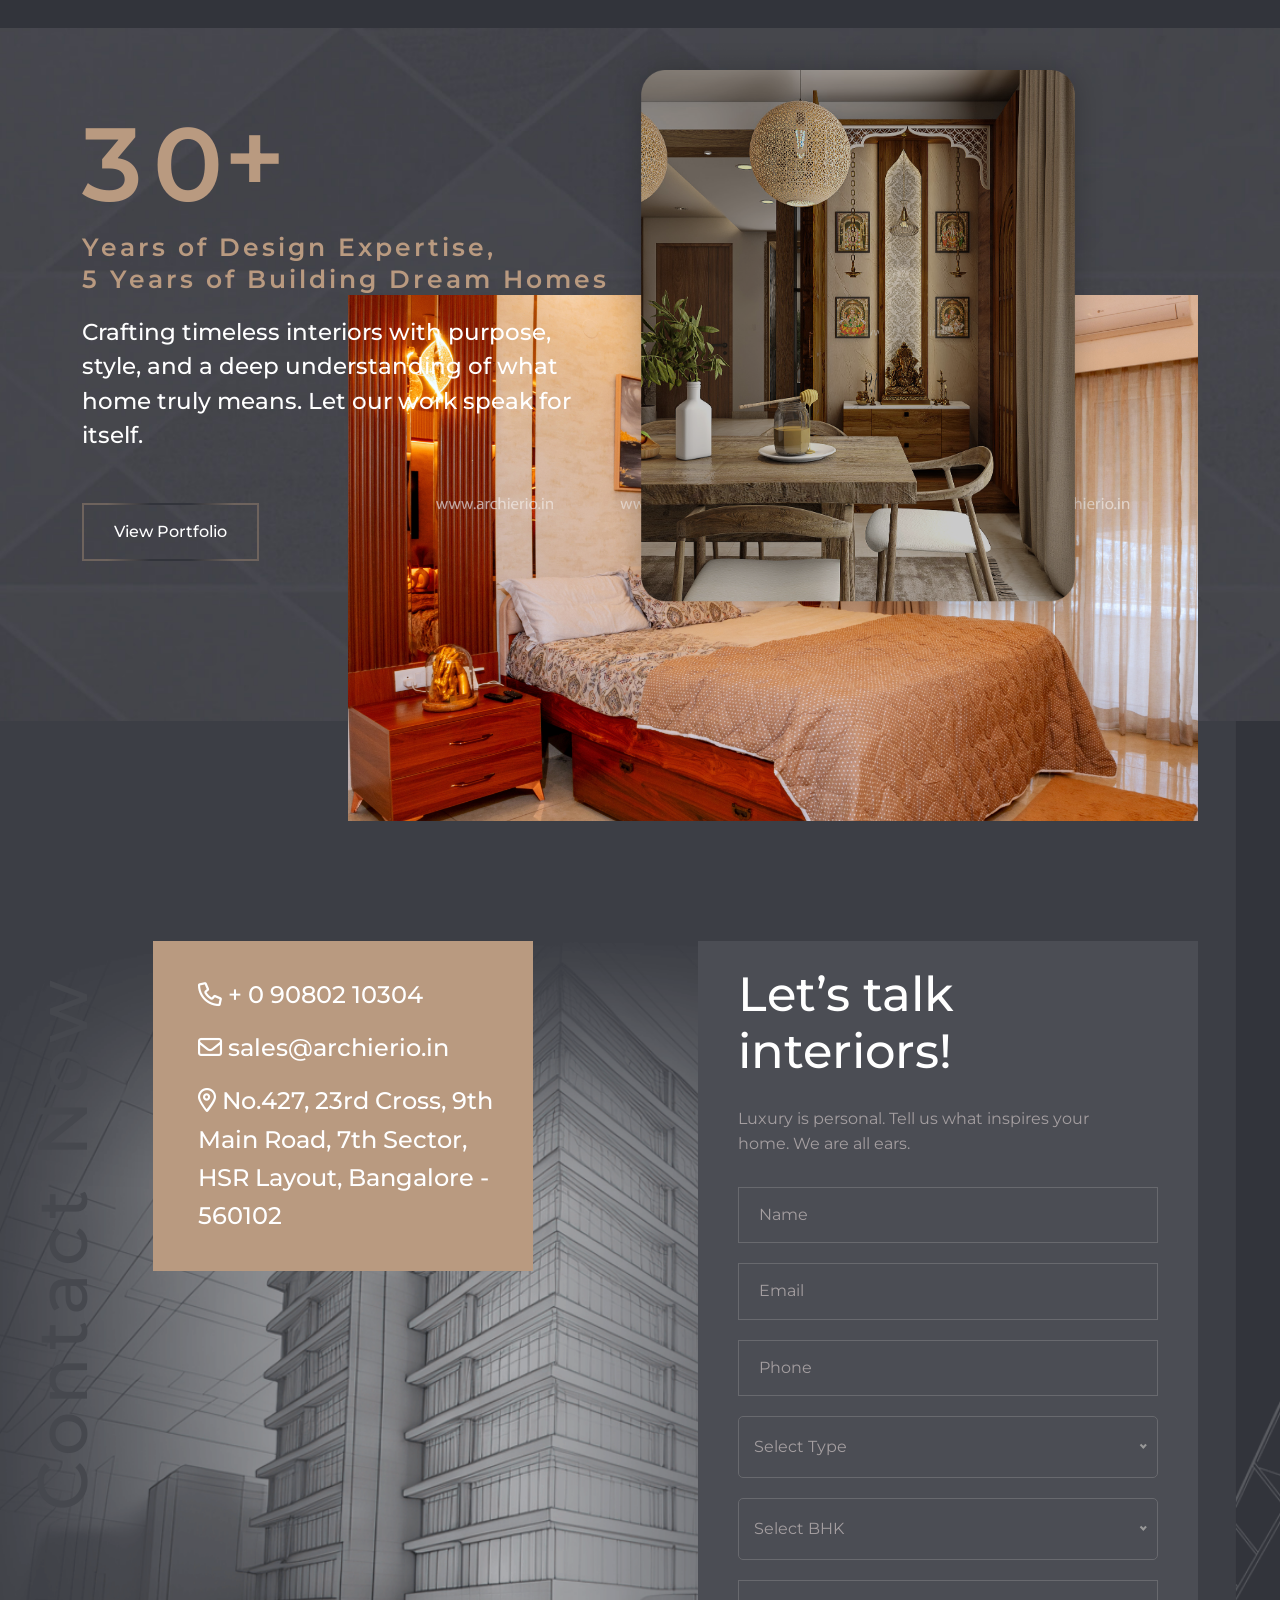
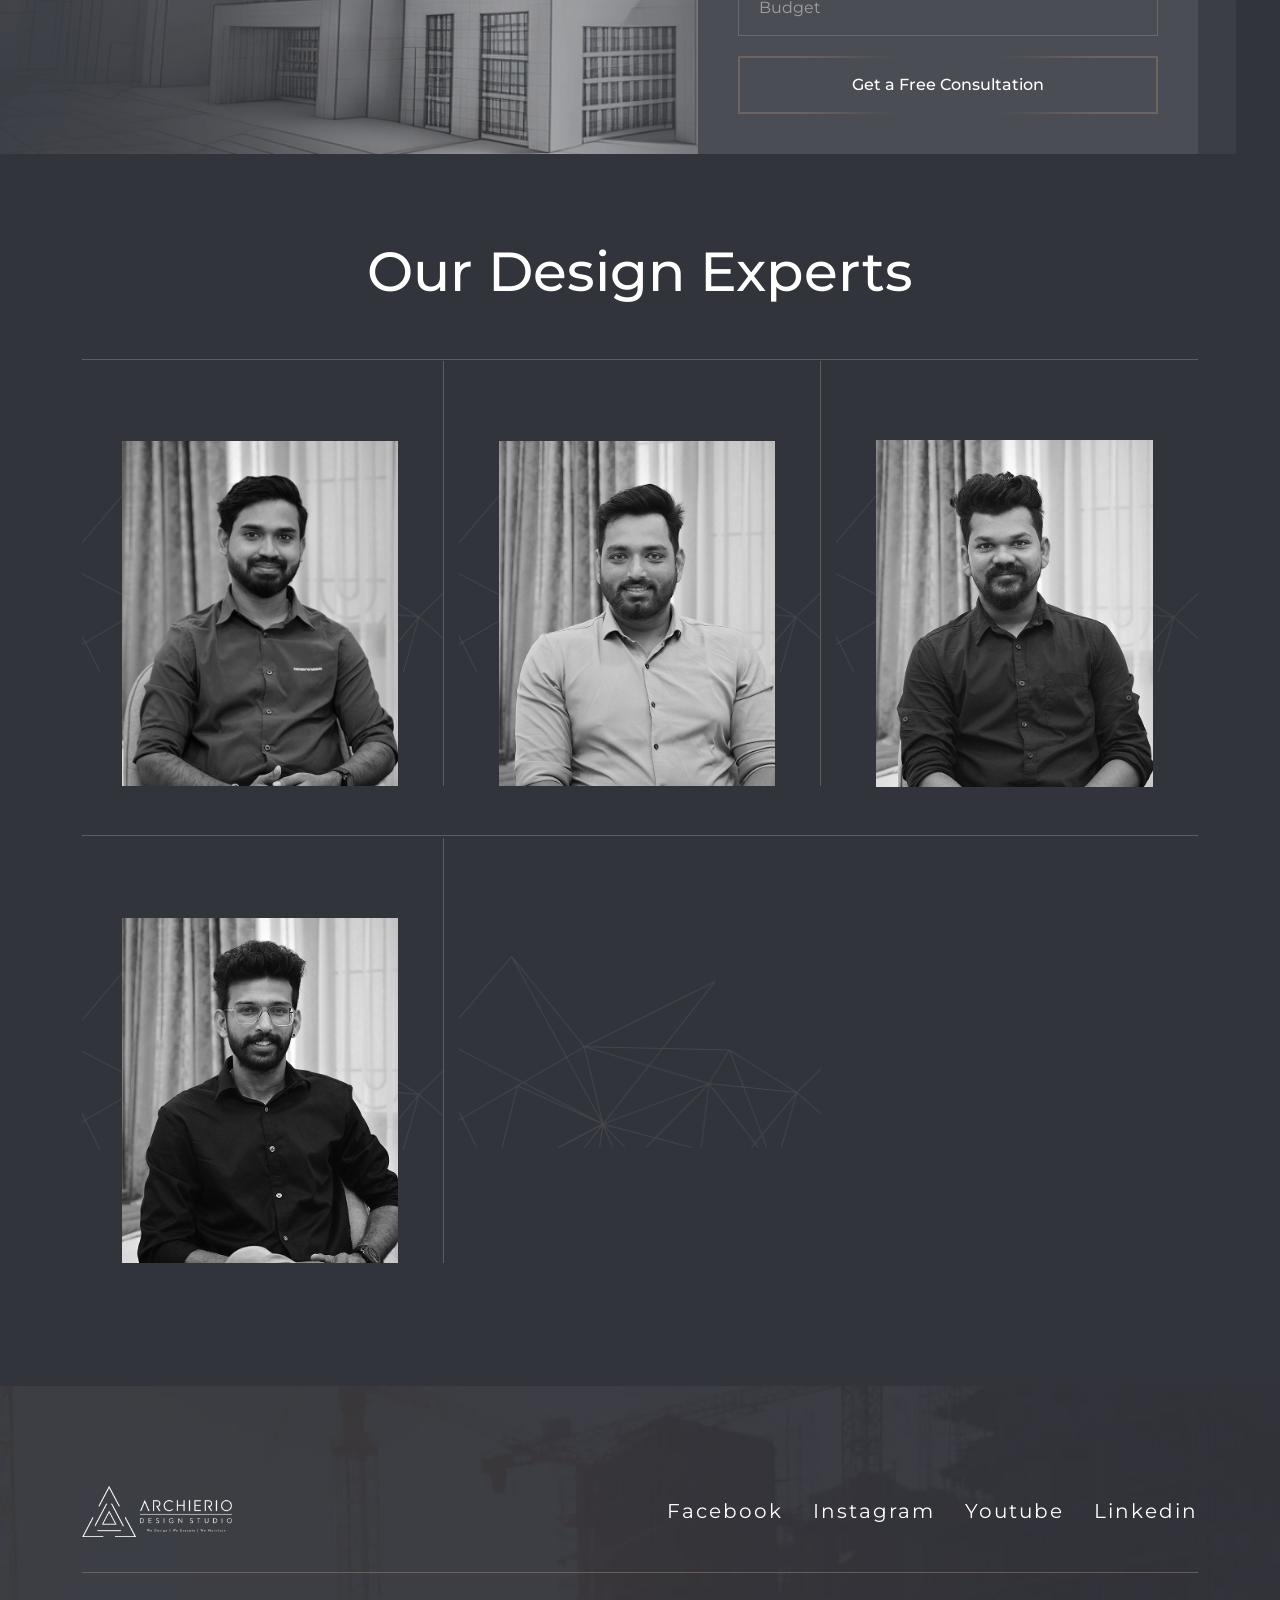
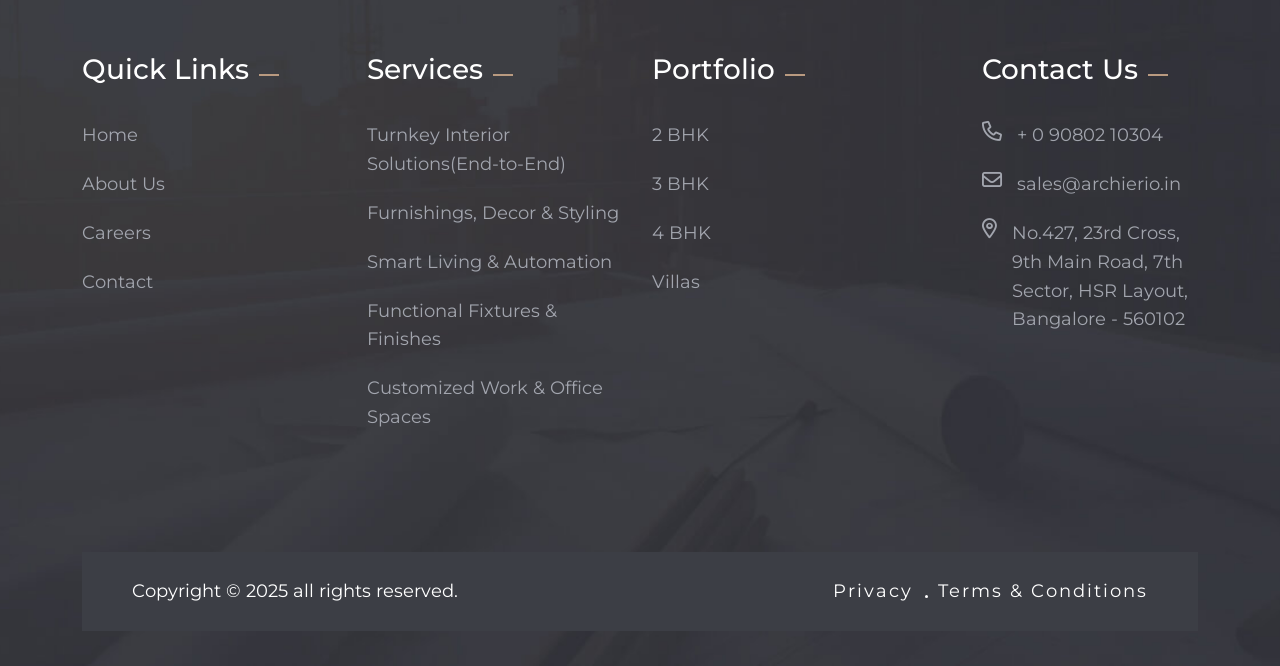
==== commit dd8be289: "latest code comitted" ====
--- a/about.html
+++ b/about.html
@@ -808,7 +808,7 @@
                               </div>
                               <div class="col-lg-12">
                                  <div class="form-input">
-                                 <textarea name="budget" id="message" placeholder="Your Budget..." required></textarea>
+                                 <input type="text" id="message" name="message" placeholder="Budget" required>
                                  </div>
                               </div>
                               <div class="col-lg-12">
@@ -1052,6 +1052,7 @@
                         </div>
                         <nav>
                            <ul>
+                              <li><a href="index.html">Home</a></li>
                               <li><a href="about.html">About Us</a></li>
                               <li class="d-none"><a href="blogs.html">Blog</a></li>
                               <li><a href="careers.html">Careers</a></li>
@@ -1067,12 +1068,11 @@
                         </div>
                         <nav>
                            <ul>
-                              <li><a href="services.html">Complete Interior Solutions</a></li>
-                              <li><a href="services.html">Smart and Modernized Home</a></li>
-                              <li><a href="services.html">Stylish Furnishings & Door</a></li>
-                              <li><a href="services.html">Finishing Touches That Matter</a></li>
-                              <li><a href="services.html">Premium Hardware & Accessories</a></li>
-                              <li><a href="services.html">Home Decors & Flooring</a></li>
+                              <li><a href="services.html">Turnkey Interior Solutions(End-to-End)</a></li>
+                              <li><a href="services.html">Furnishings, Decor & Styling</a></li>
+                              <li><a href="services.html">Smart Living & Automation</a></li>
+                              <li><a href="services.html">Functional Fixtures & Finishes</a></li>
+                              <li><a href="services.html">Customized Work & Office Spaces</a></li>
                            </ul>
                         </nav>
                      </div>
@@ -1193,7 +1193,7 @@
                </div>
                <div class="col-lg-12">
                   <div class="form-input">
-                  <textarea name="budget" id="message" placeholder="Your Budget..." required></textarea>
+                  <input type="text" id="message" name="message" placeholder="Budget" required>
                   </div>
                </div>
                <div class="col-lg-12">
@@ -1209,7 +1209,7 @@
 </div>
 
 <!-- Floating Toggle Button -->
-<button class="btn btn-primary floating-toggle-btn">Get a Quote</button>
+<button class="btn btn-primary floating-toggle-btn">Get a Consultation</button>
 
       <!-- JS here -->
       <script src="js/jquery.min.js"></script>
--- a/css/main.css
+++ b/css/main.css
@@ -143,6 +143,13 @@
   line-height: 1.6;
   background: var(--tj-color-theme-bg);
 }
+@font-face {
+    font-family: 'autographyregular';
+    src: url('../fonts/autography-webfont.woff2') format('woff2'),
+         url('../fonts/autography-webfont.woff') format('woff');
+    font-weight: normal;
+    font-style: normal;
+}
 
 a {
   text-decoration: none;
@@ -12089,6 +12096,7 @@
   z-index: -1;
 }
 .hero-top-content .hero-title {
+  font-family: 'autographyregular';
   margin-bottom: 0;
 }
 .hero-top-content .hero-title span {
@@ -12508,6 +12516,12 @@
 .line-clamp {
   display: -webkit-box;
   -webkit-line-clamp: 3;
+  -webkit-box-orient: vertical;  
+  overflow: hidden;
+}
+.line-clamp-service {
+  display: -webkit-box;
+  -webkit-line-clamp: 2;
   -webkit-box-orient: vertical;  
   overflow: hidden;
 }
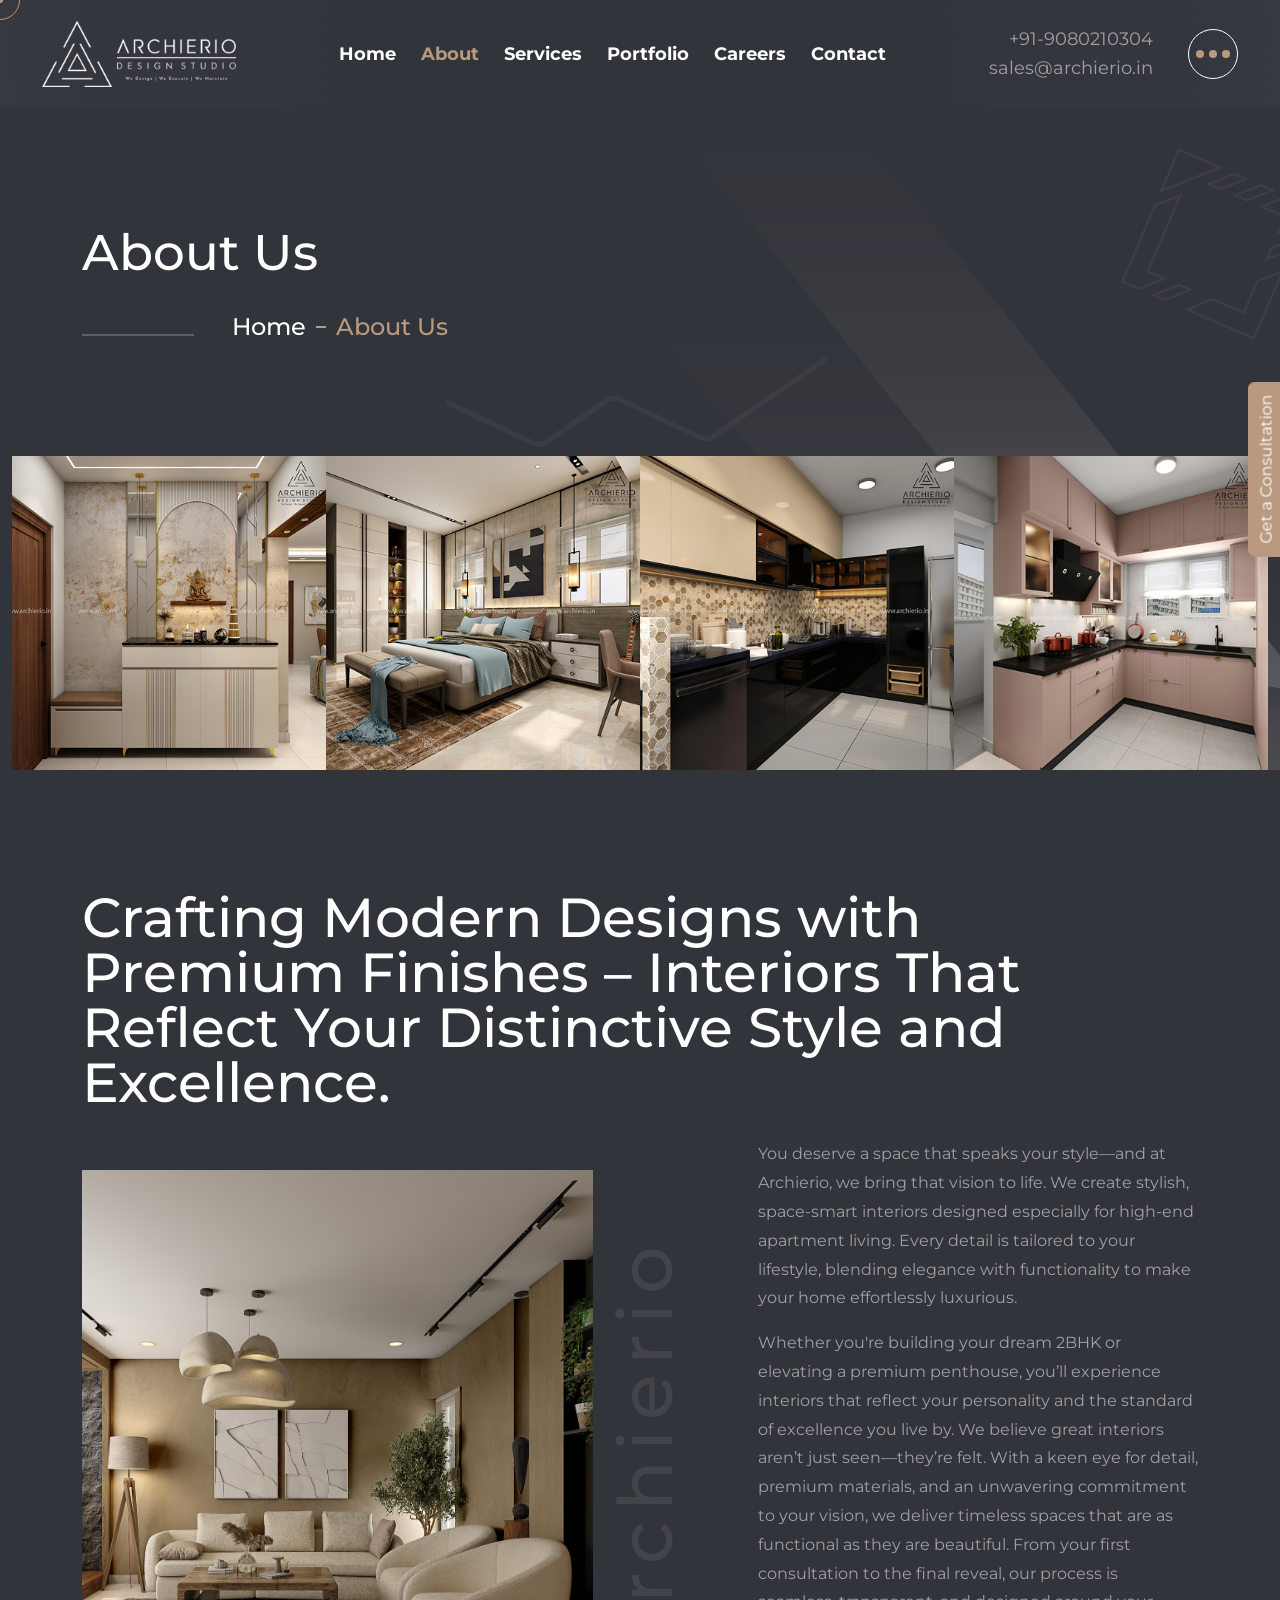
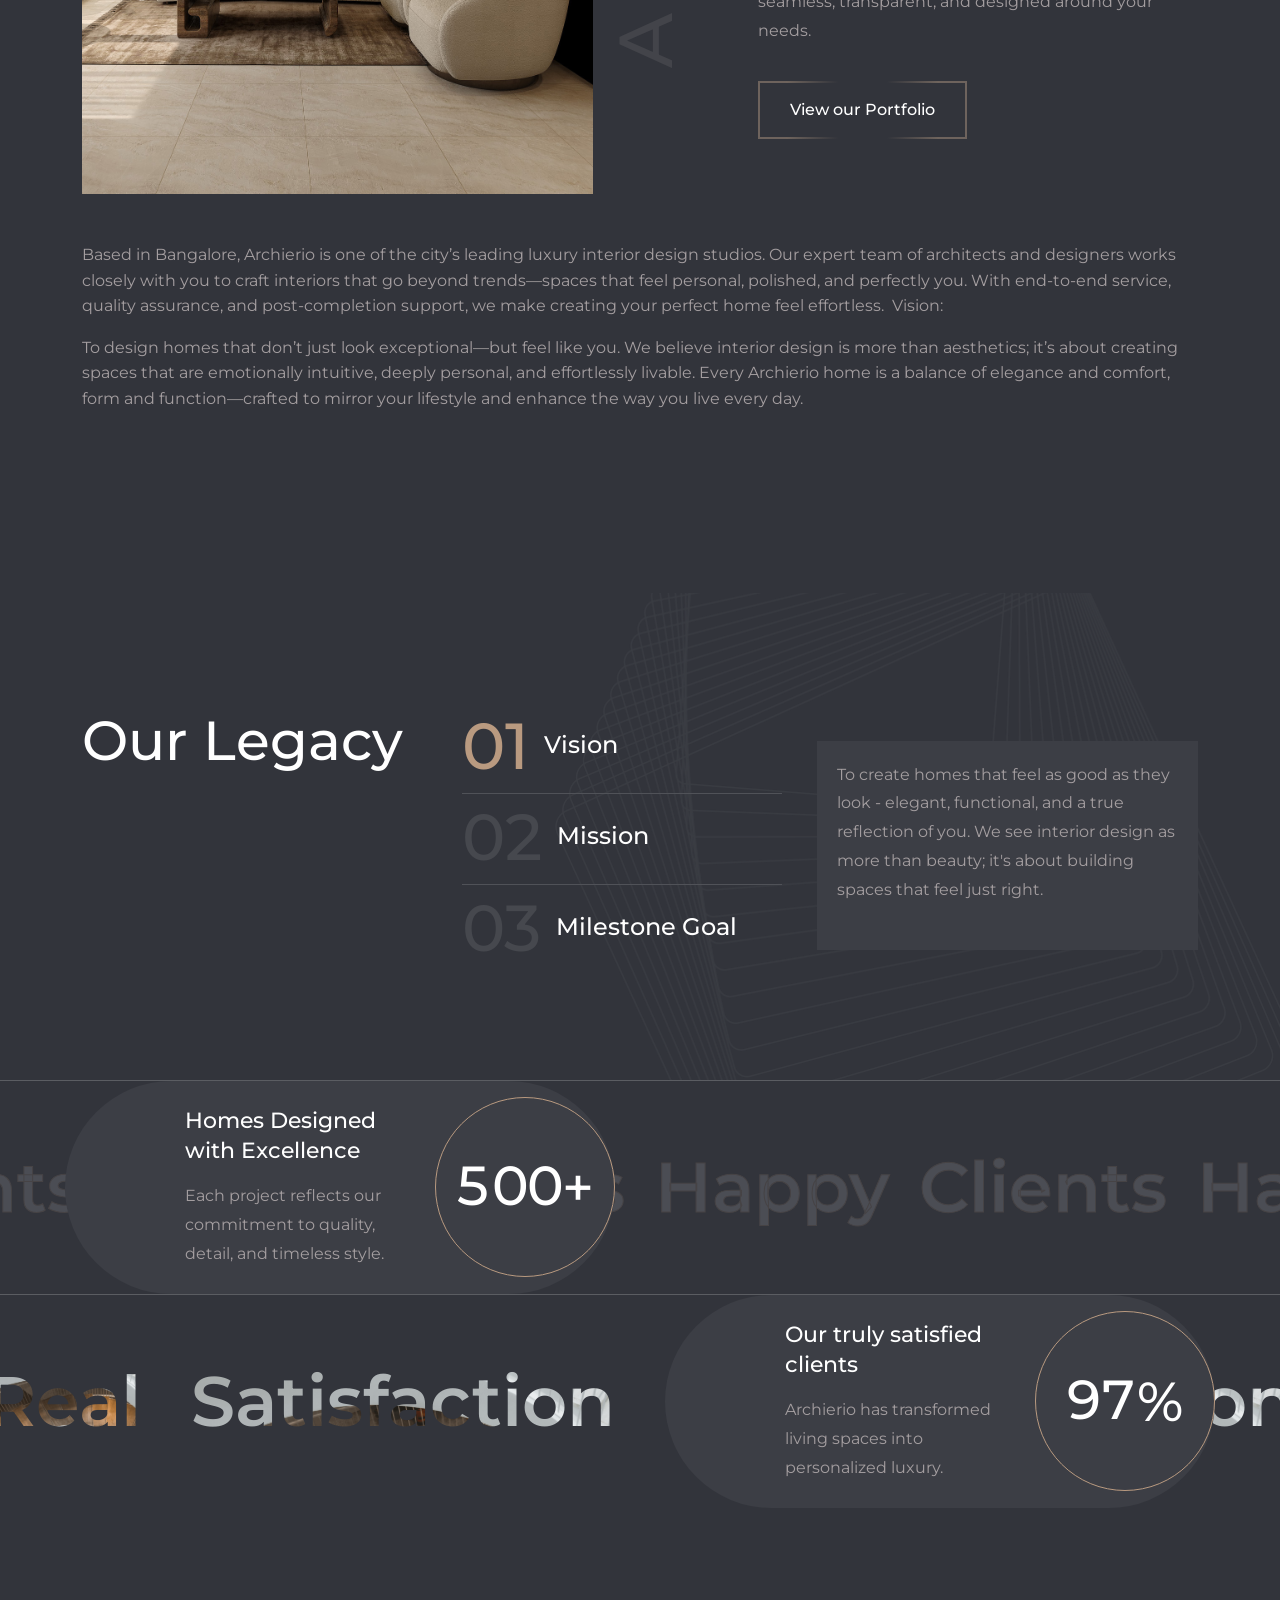
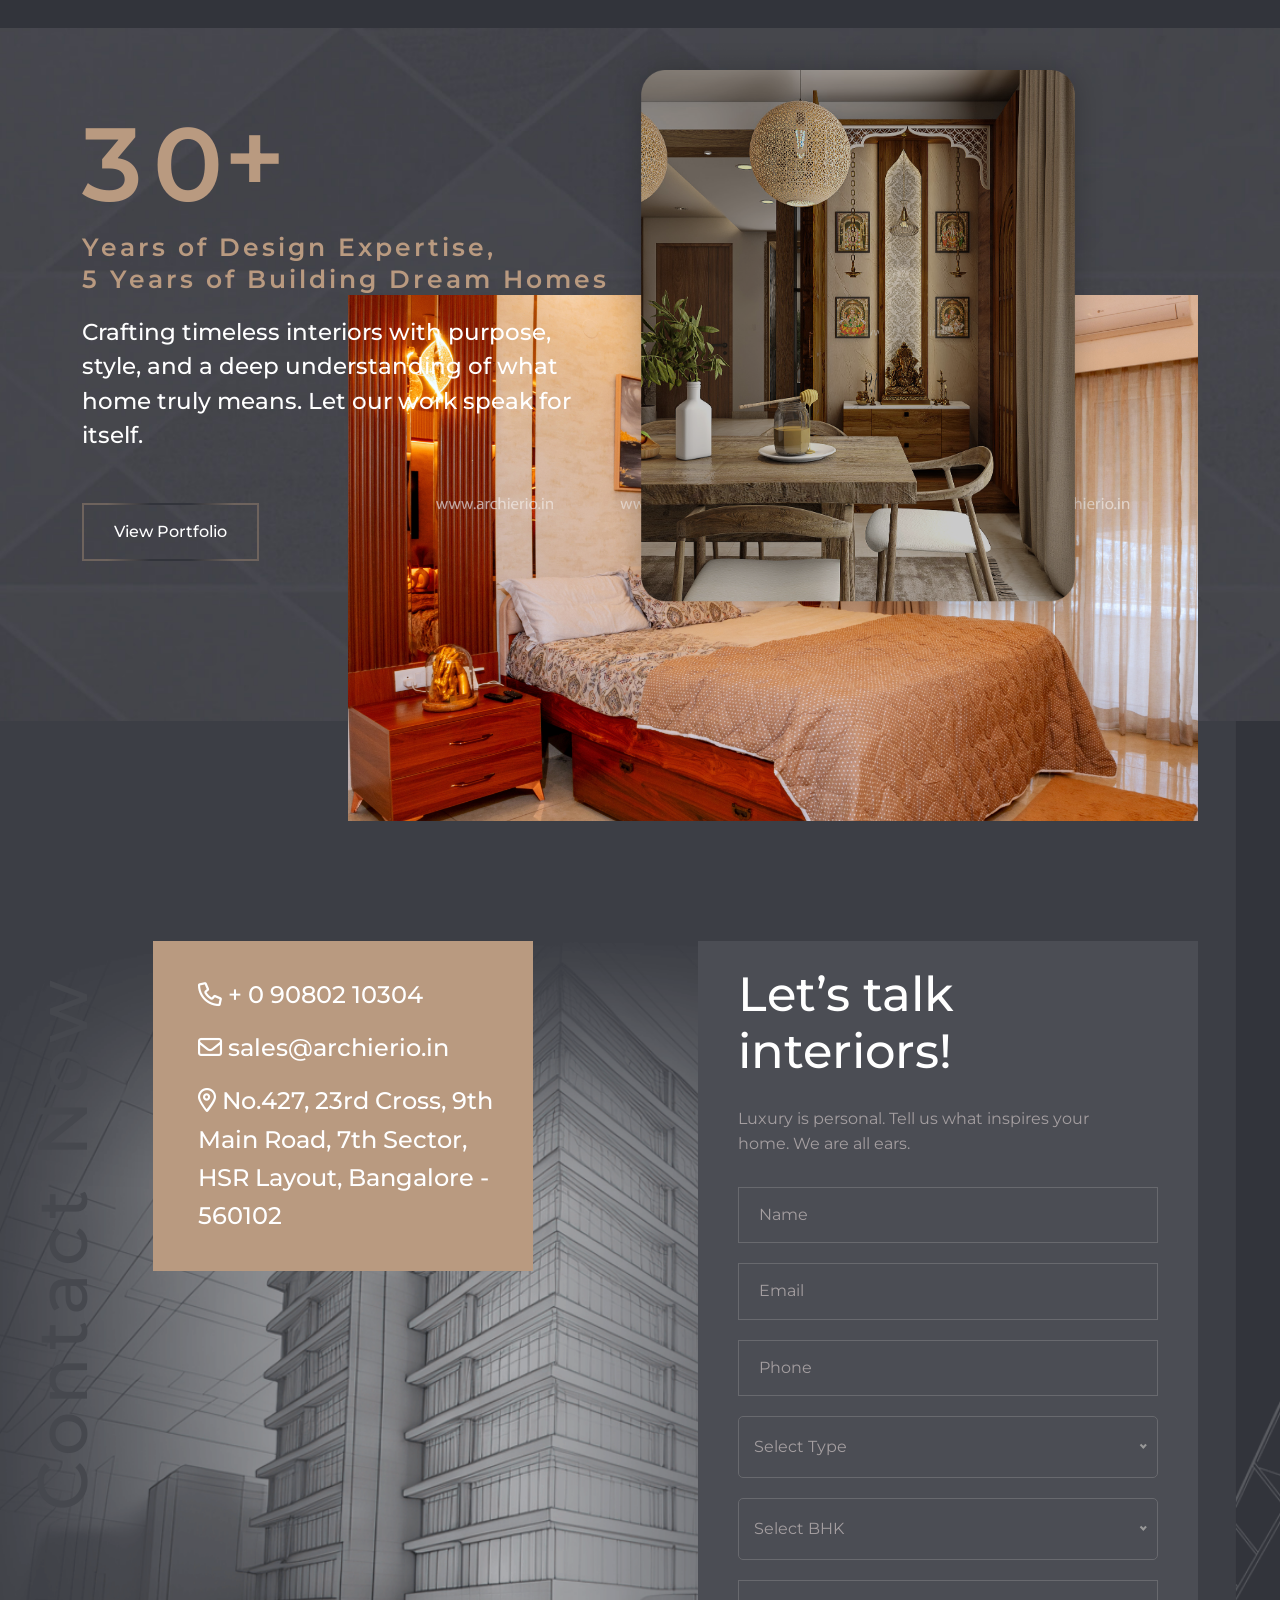
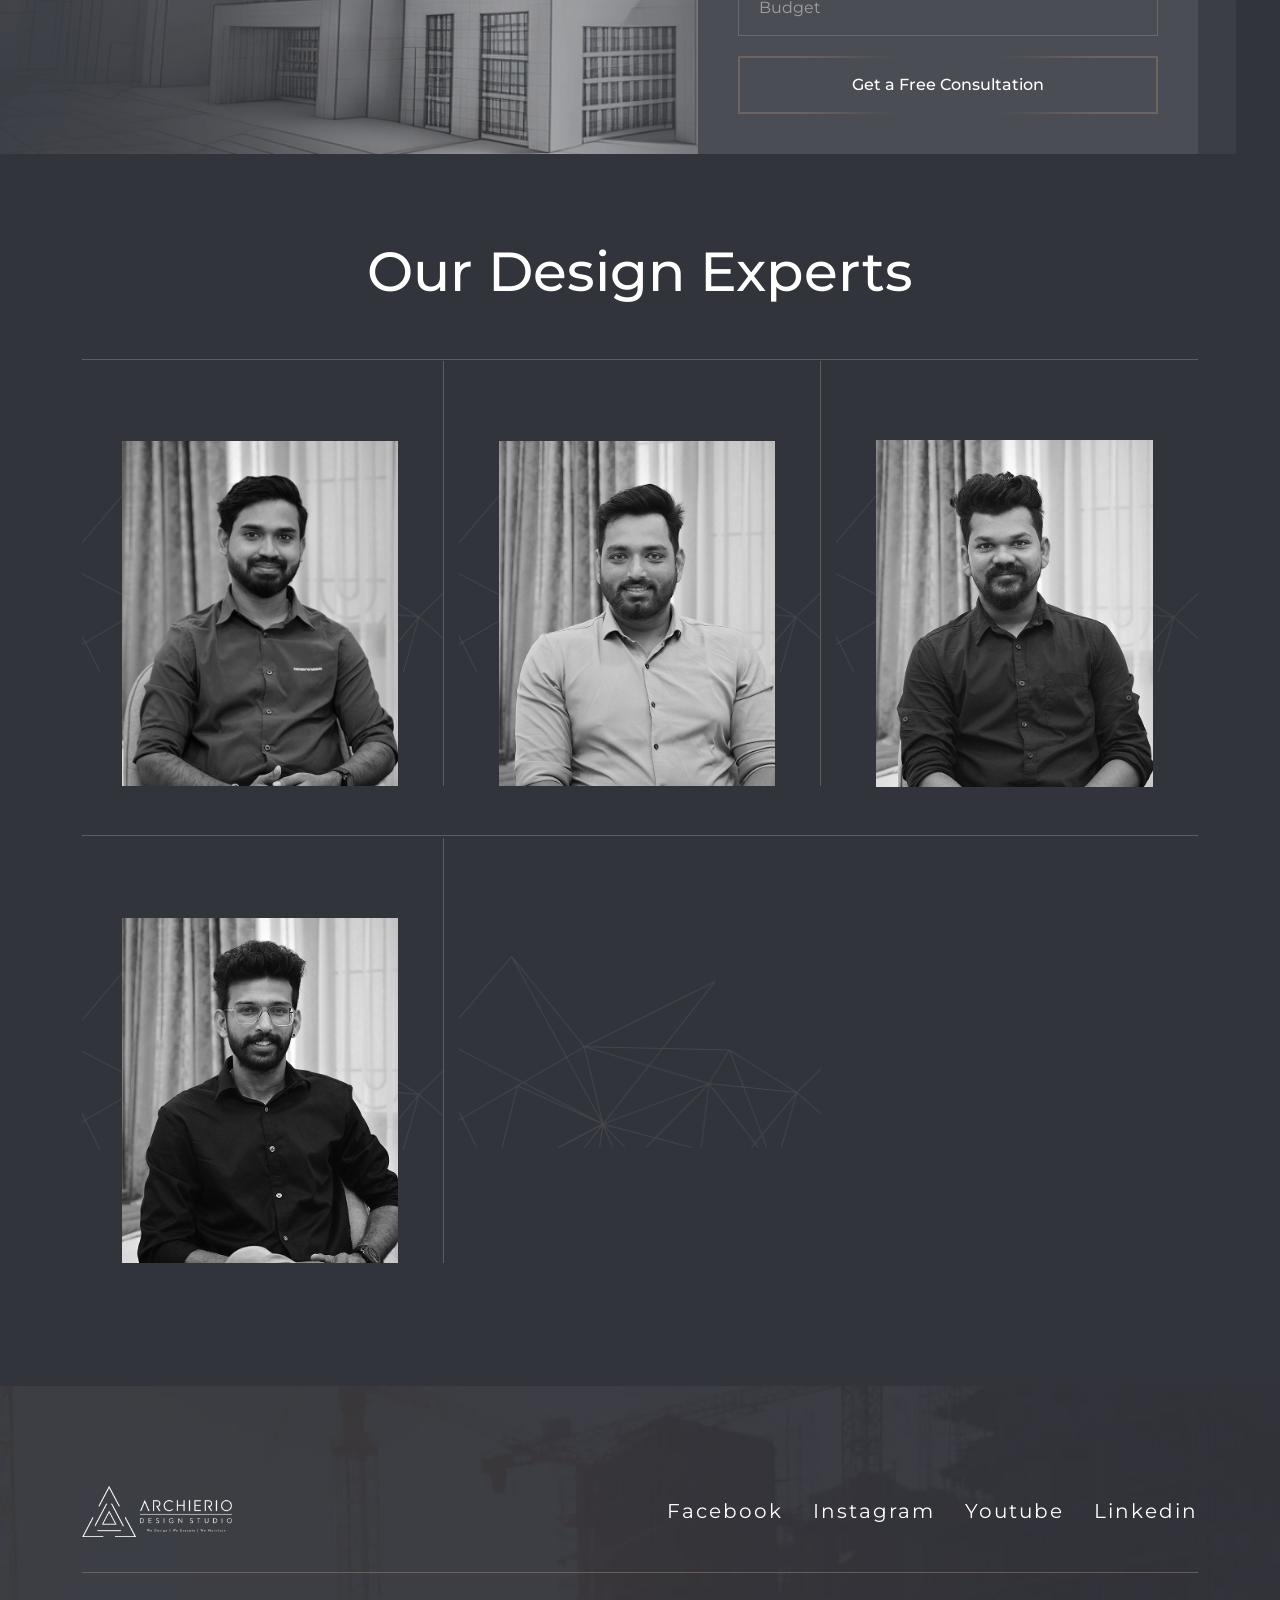
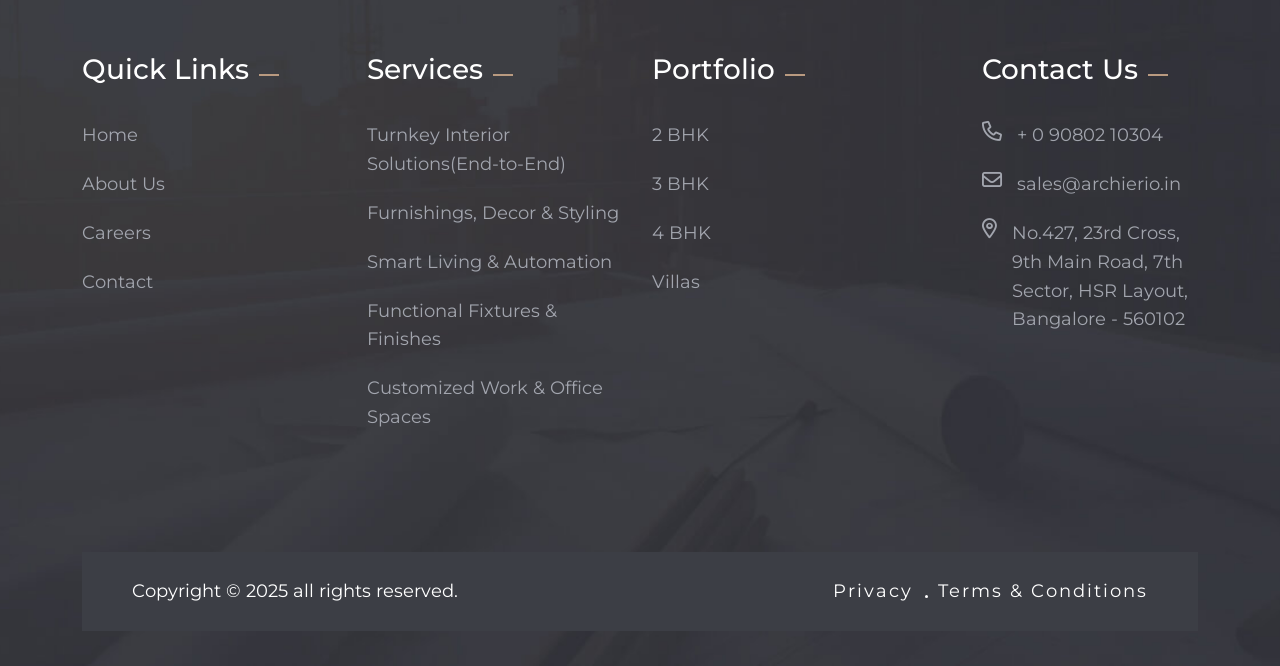
==== commit 2e8978a1: "fixes updated" ====
--- a/about.html
+++ b/about.html
@@ -288,7 +288,7 @@
                   </ul>
                </div>
                <div class="header-right-infos">
-                  <div class="header-socials">
+                  <div class="header-socials d-none">
                      <ul>
                         <li><a href="https://www.facebook.com/archieriodesigns/" target="_blank">Fb.</a></li>
                         <li><a href="https://www.instagram.com/archieriodesigns?igshid=1pwyac5nawbw3" target="_blank">Insta.</a></li>
@@ -351,7 +351,7 @@
                   </ul>
                </div>
                <div class="header-right-infos">
-                  <div class="header-socials">
+                  <div class="header-socials d-none">
                      <ul>
                         <li><a href="https://www.facebook.com/archieriodesigns/" target="_blank">Fb.</a></li>
                         <li><a href="https://www.instagram.com/archieriodesigns?igshid=1pwyac5nawbw3" target="_blank">Insta.</a></li>
--- a/css/main.css
+++ b/css/main.css
@@ -15091,7 +15091,7 @@
  .floating-toggle-btn {
       position: fixed;
       top: 50%;
-      right: -41px;
+      right: -74px;
       z-index: 1051;
       border-radius: 8px 8px 0px 0;
       transform: rotate(-90deg);
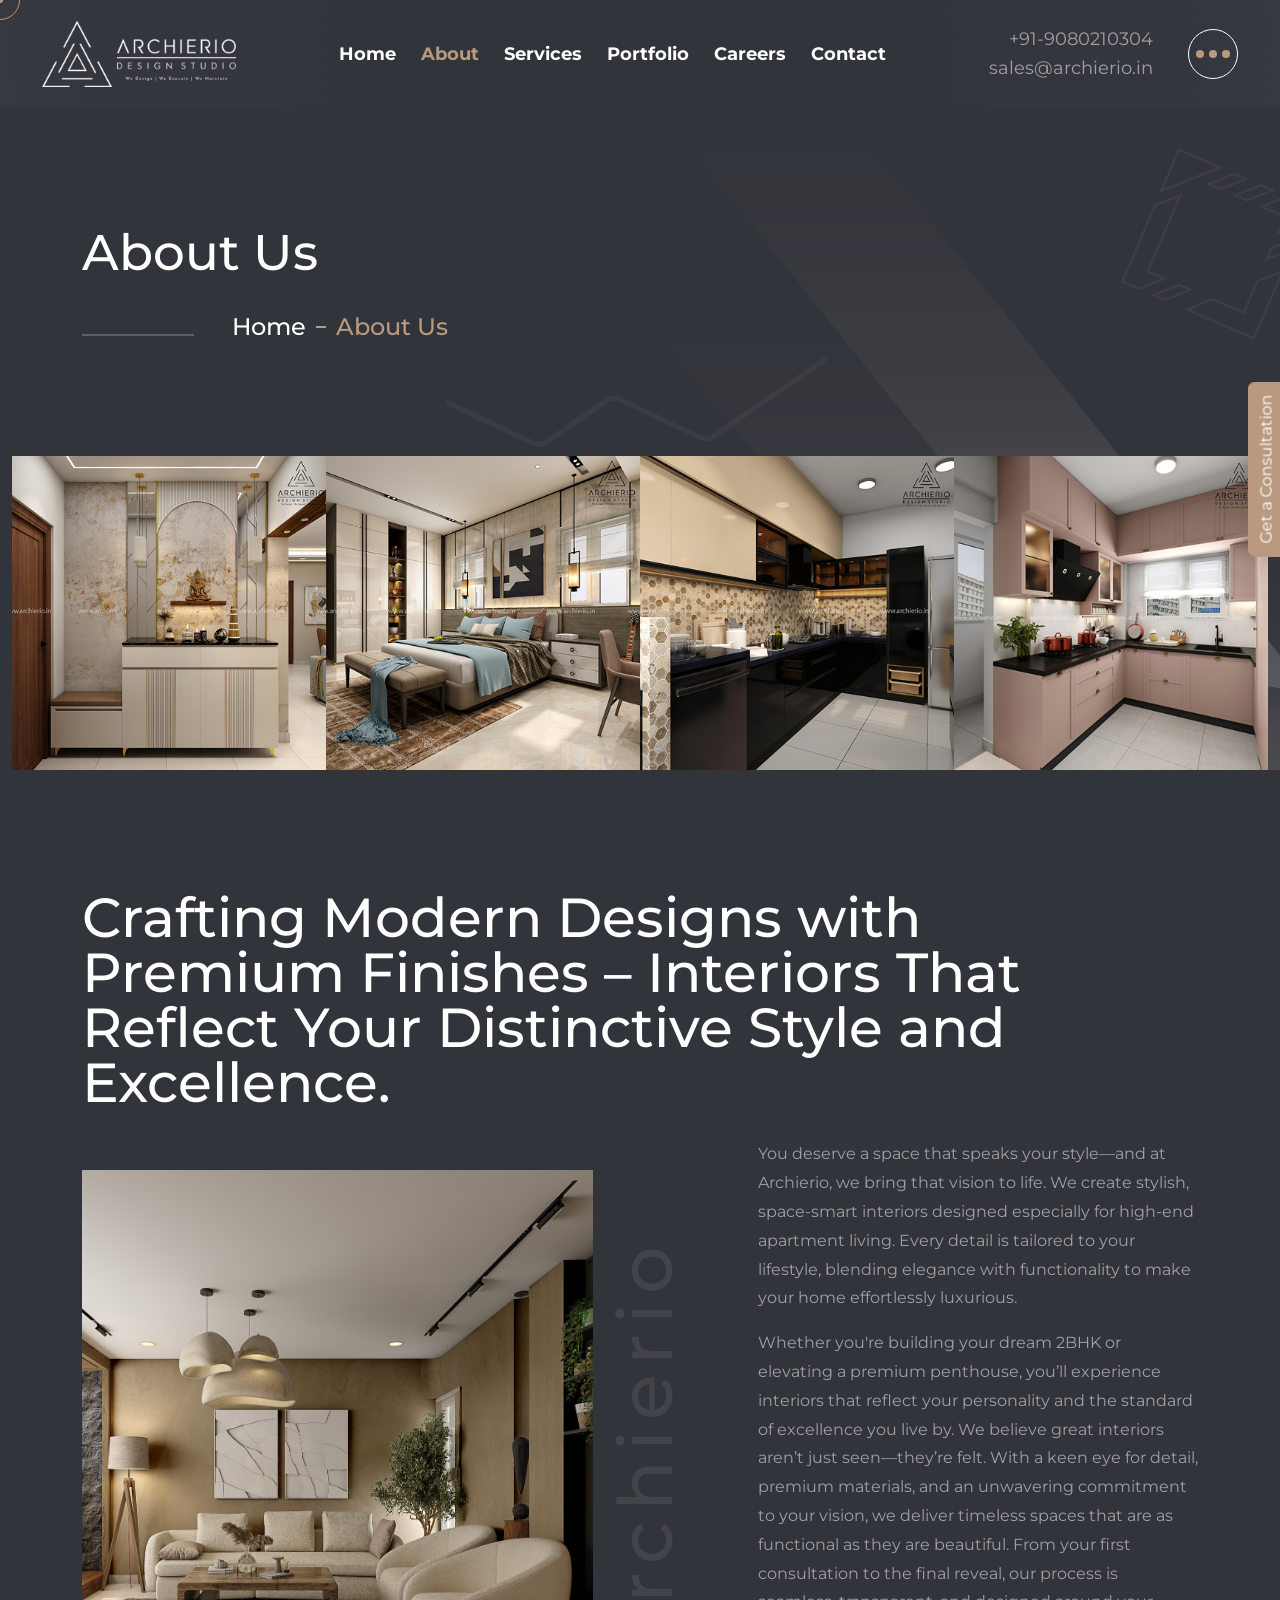
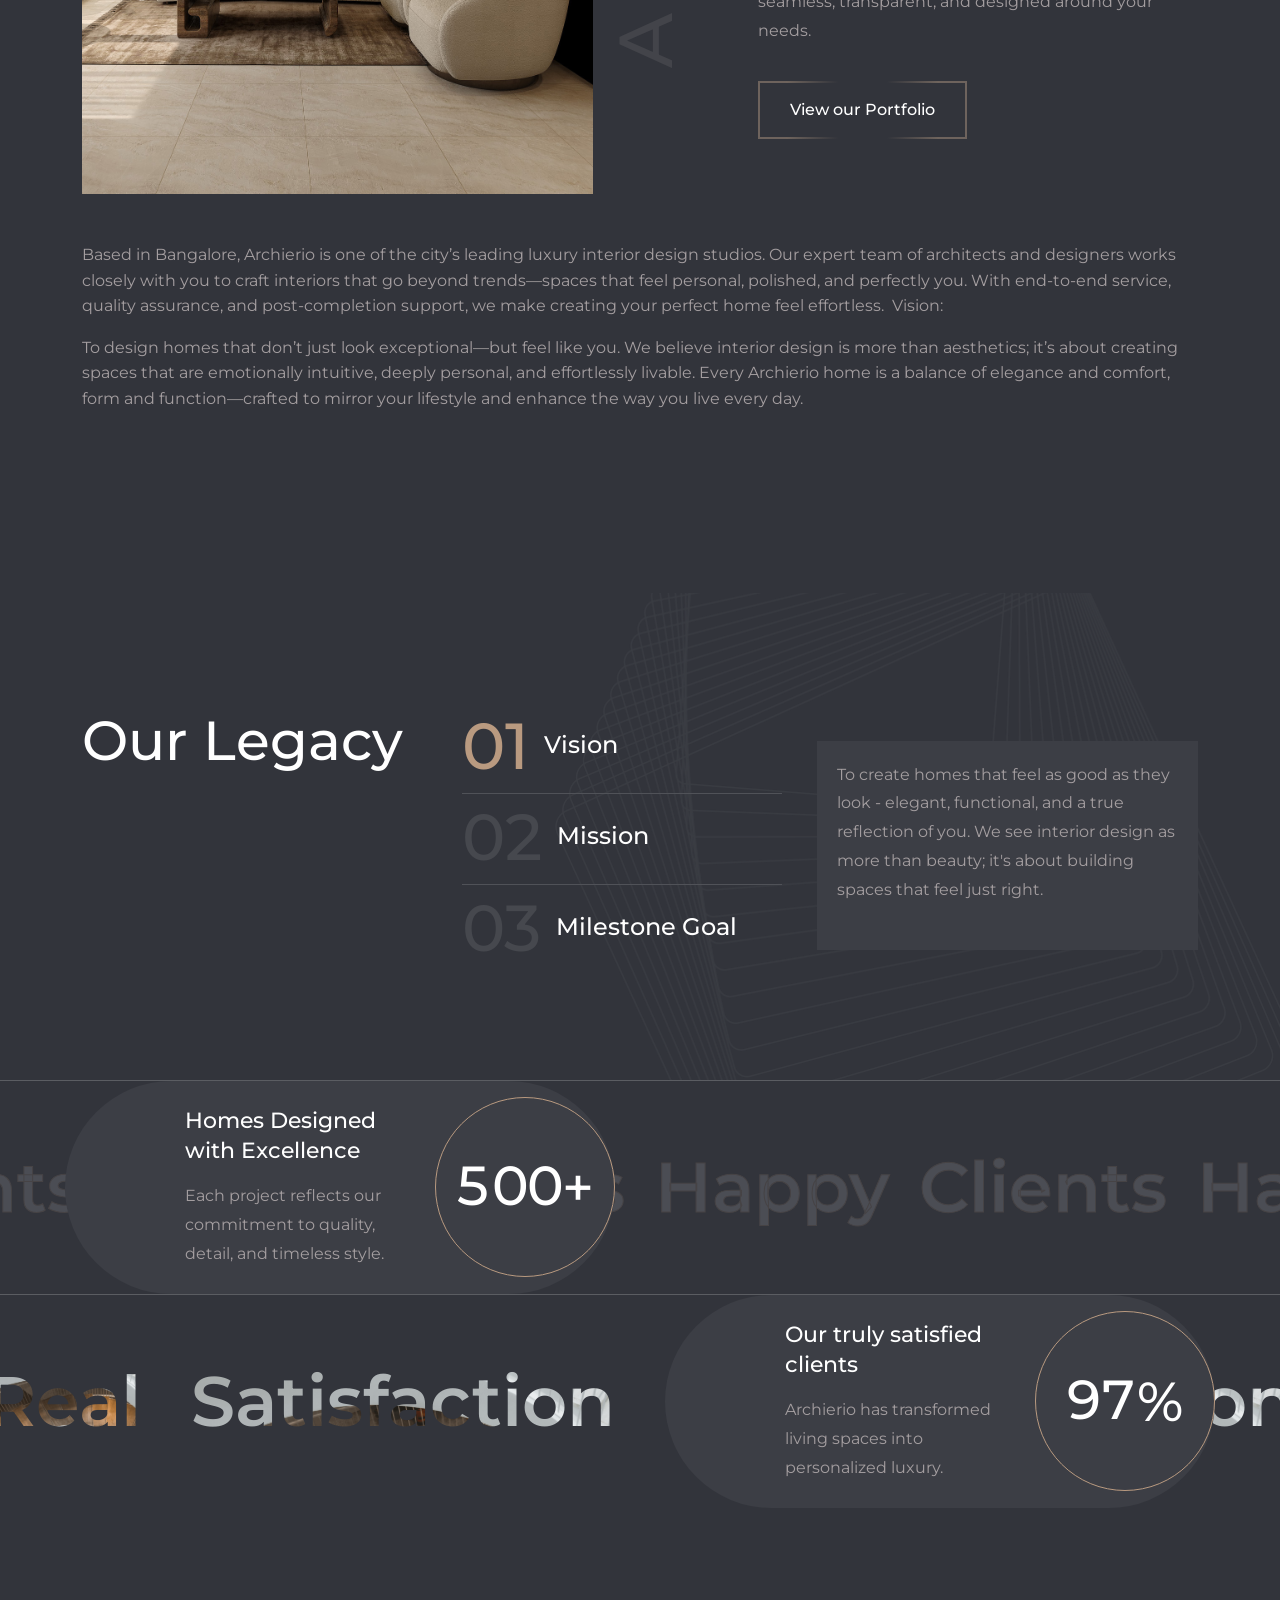
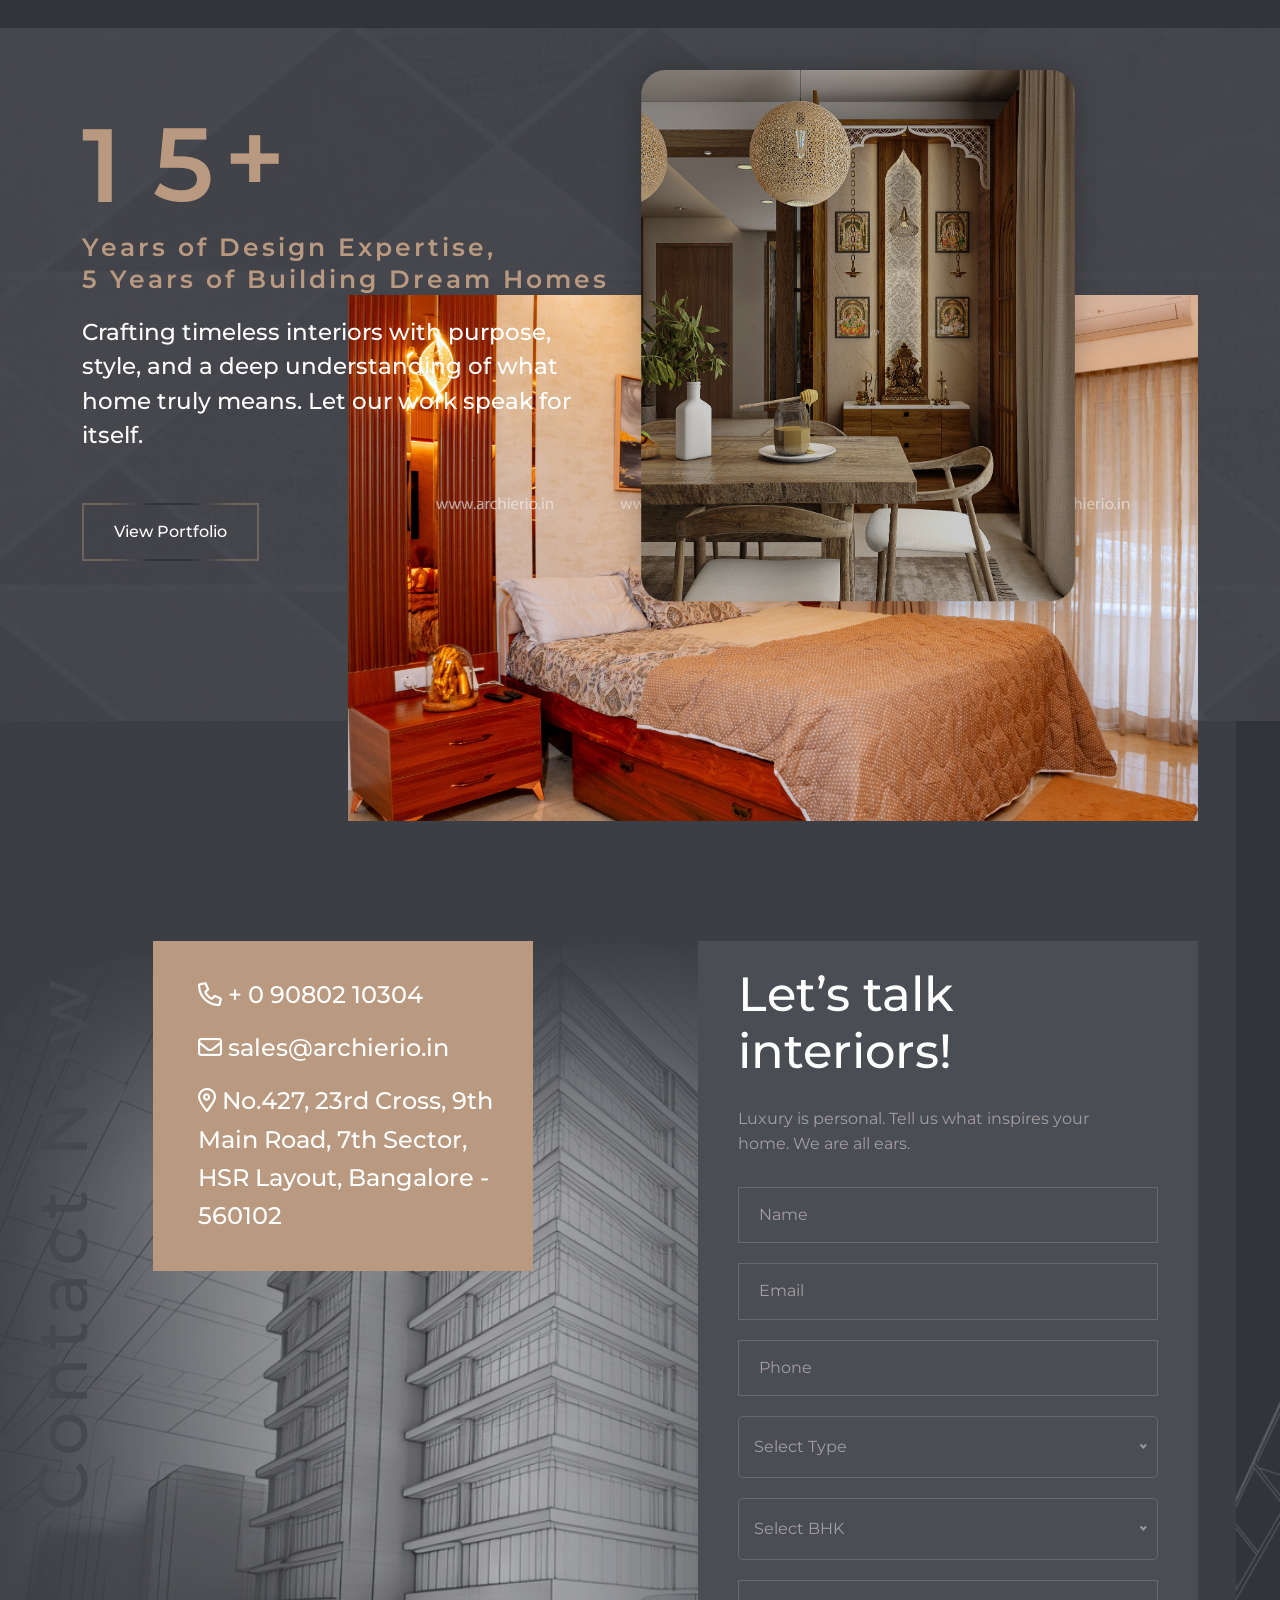
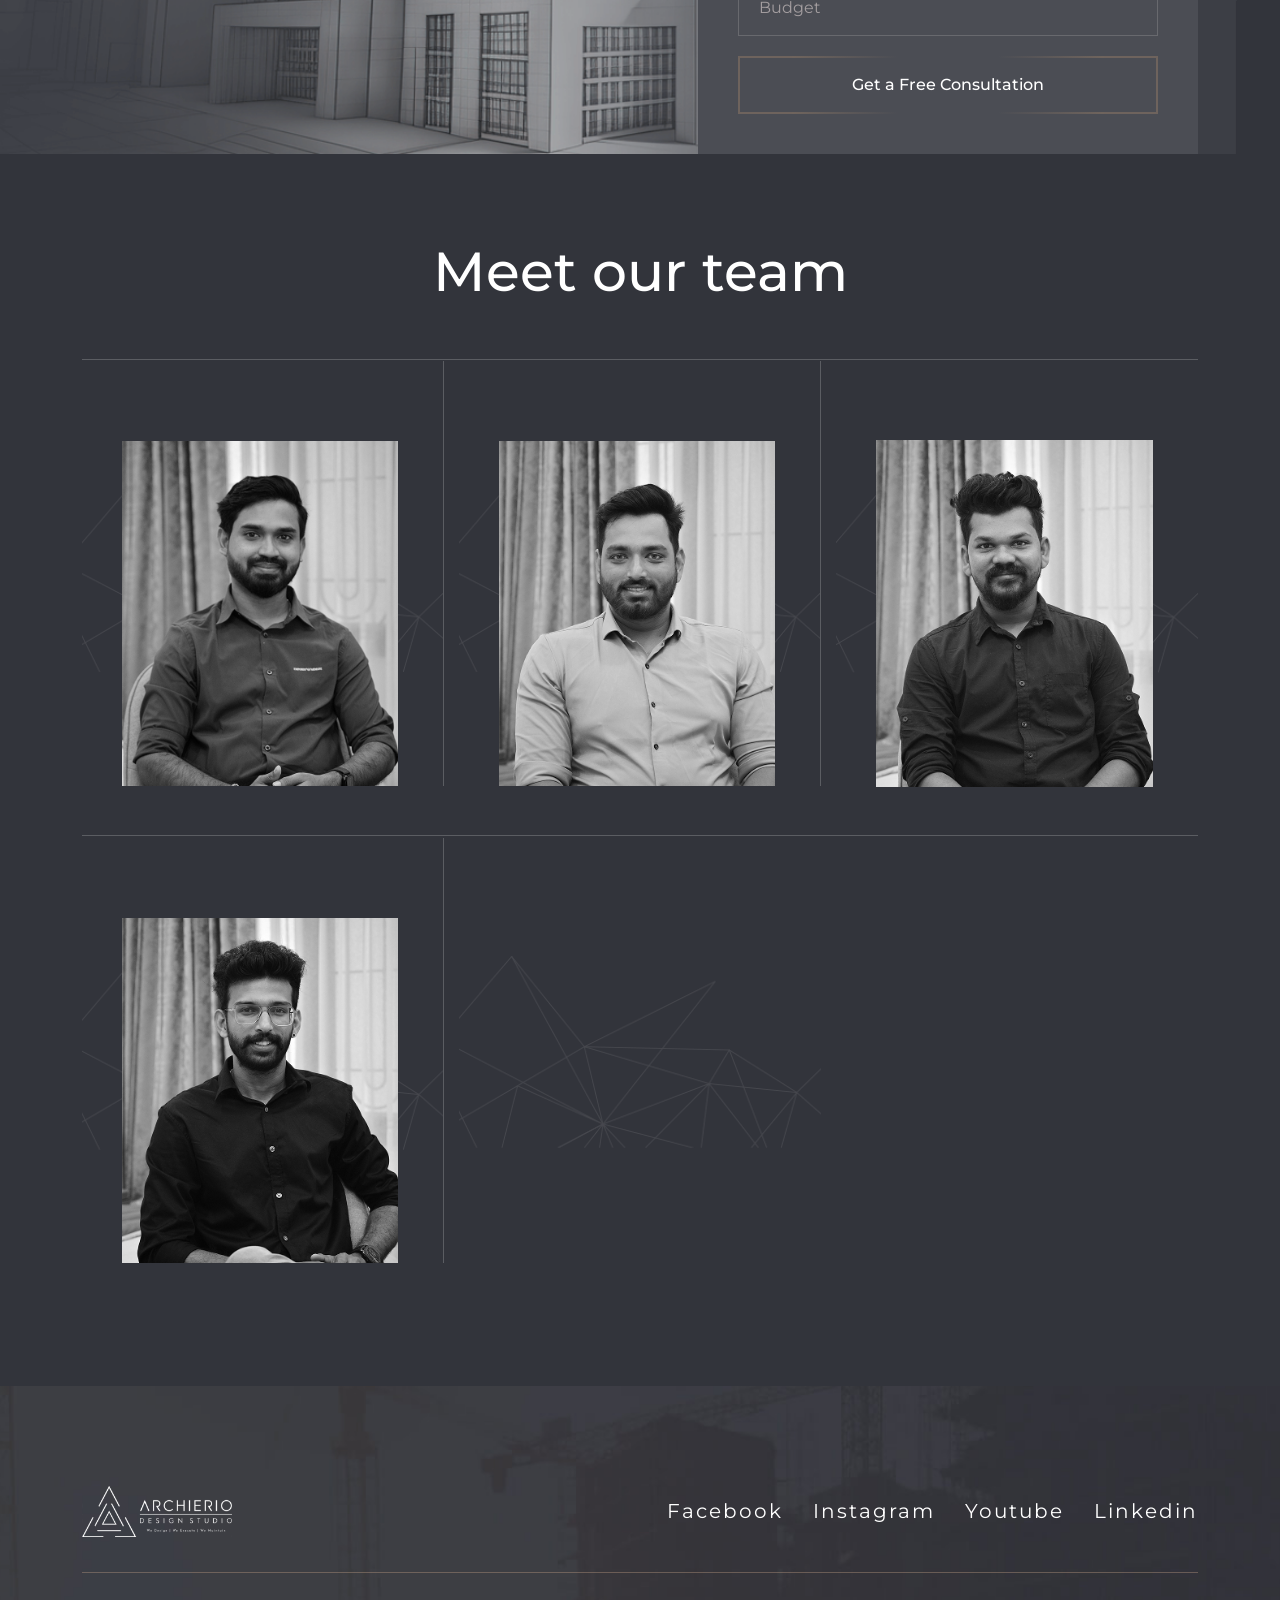
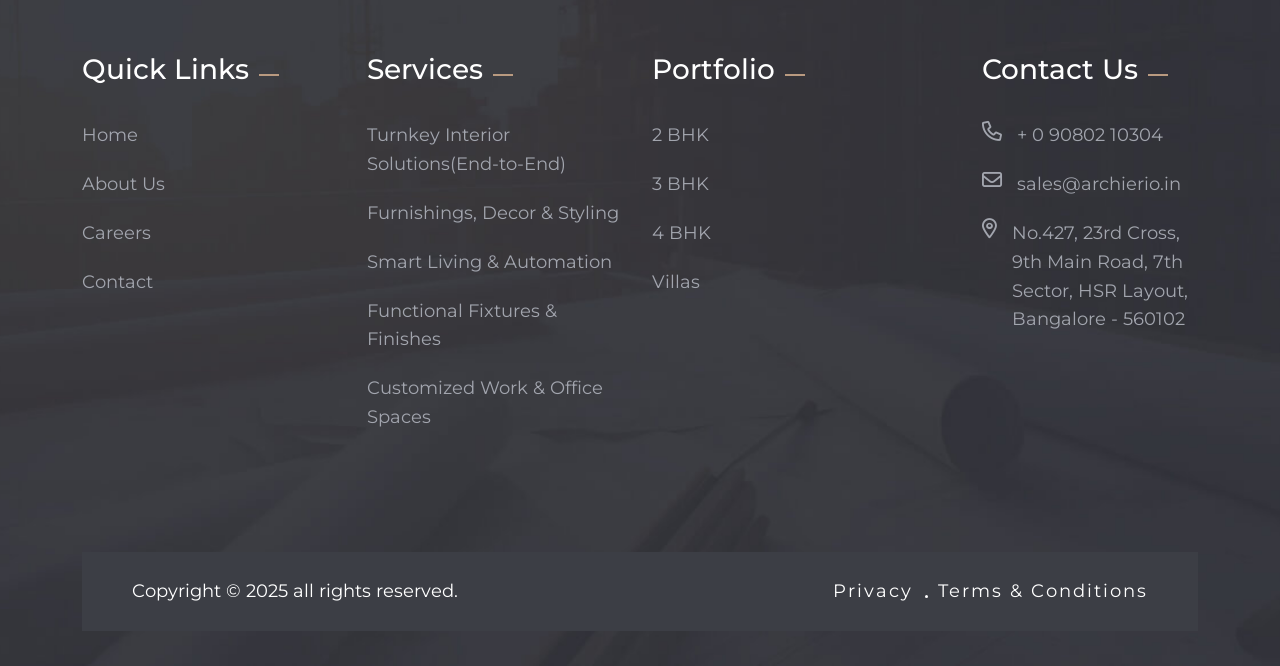
==== commit 16c0114e: "latest code comitted" ====
--- a/about.html
+++ b/about.html
@@ -712,7 +712,7 @@
                   <div class="col-12">
                      <div class="success-item">
                         <div class="success-left-content">
-                           <div class="tj-count wow fadeInUp" data-wow-delay=".3s"><span class="odometer" data-count="30">0</span>+
+                           <div class="tj-count wow fadeInUp" data-wow-delay=".3s"><span class="odometer" data-count="15">0</span>+
                               <p>Years of Design Expertise,<br>5 Years of Building Dream Homes</p>
                            </div>
                            <h3 class="title wow fadeInUp" data-wow-delay=".4s">Crafting timeless interiors with purpose, style, and a deep understanding of what home truly means. Let our work speak for itself.</h3>
@@ -832,7 +832,7 @@
                         <div class="row">
                            <div class="col-12">
                               <div class="tj-heading-area justify-content-center">
-                                 <h2 class="title wow fadeInLeft" data-wow-delay=".3s">Our Design Experts</h2>
+                                 <h2 class="title wow fadeInLeft" data-wow-delay=".3s">Meet our team</h2>
                               </div>
                            </div>
                         </div>
--- a/css/main.css
+++ b/css/main.css
@@ -6712,7 +6712,7 @@
 }
 .service-accordion .tabs-content-area .tabs-item .service-number {
   color: var(--tj-color-text-body-4);
-  font-size: 100px;
+  font-size: 86px;
   font-weight: var(--tj-fw-medium);
   font-family: var(--tj-ff-heading);
   line-height: 1;
@@ -12515,7 +12515,7 @@
 }
 .line-clamp {
   display: -webkit-box;
-  -webkit-line-clamp: 3;
+  -webkit-line-clamp: 2;
   -webkit-box-orient: vertical;  
   overflow: hidden;
 }
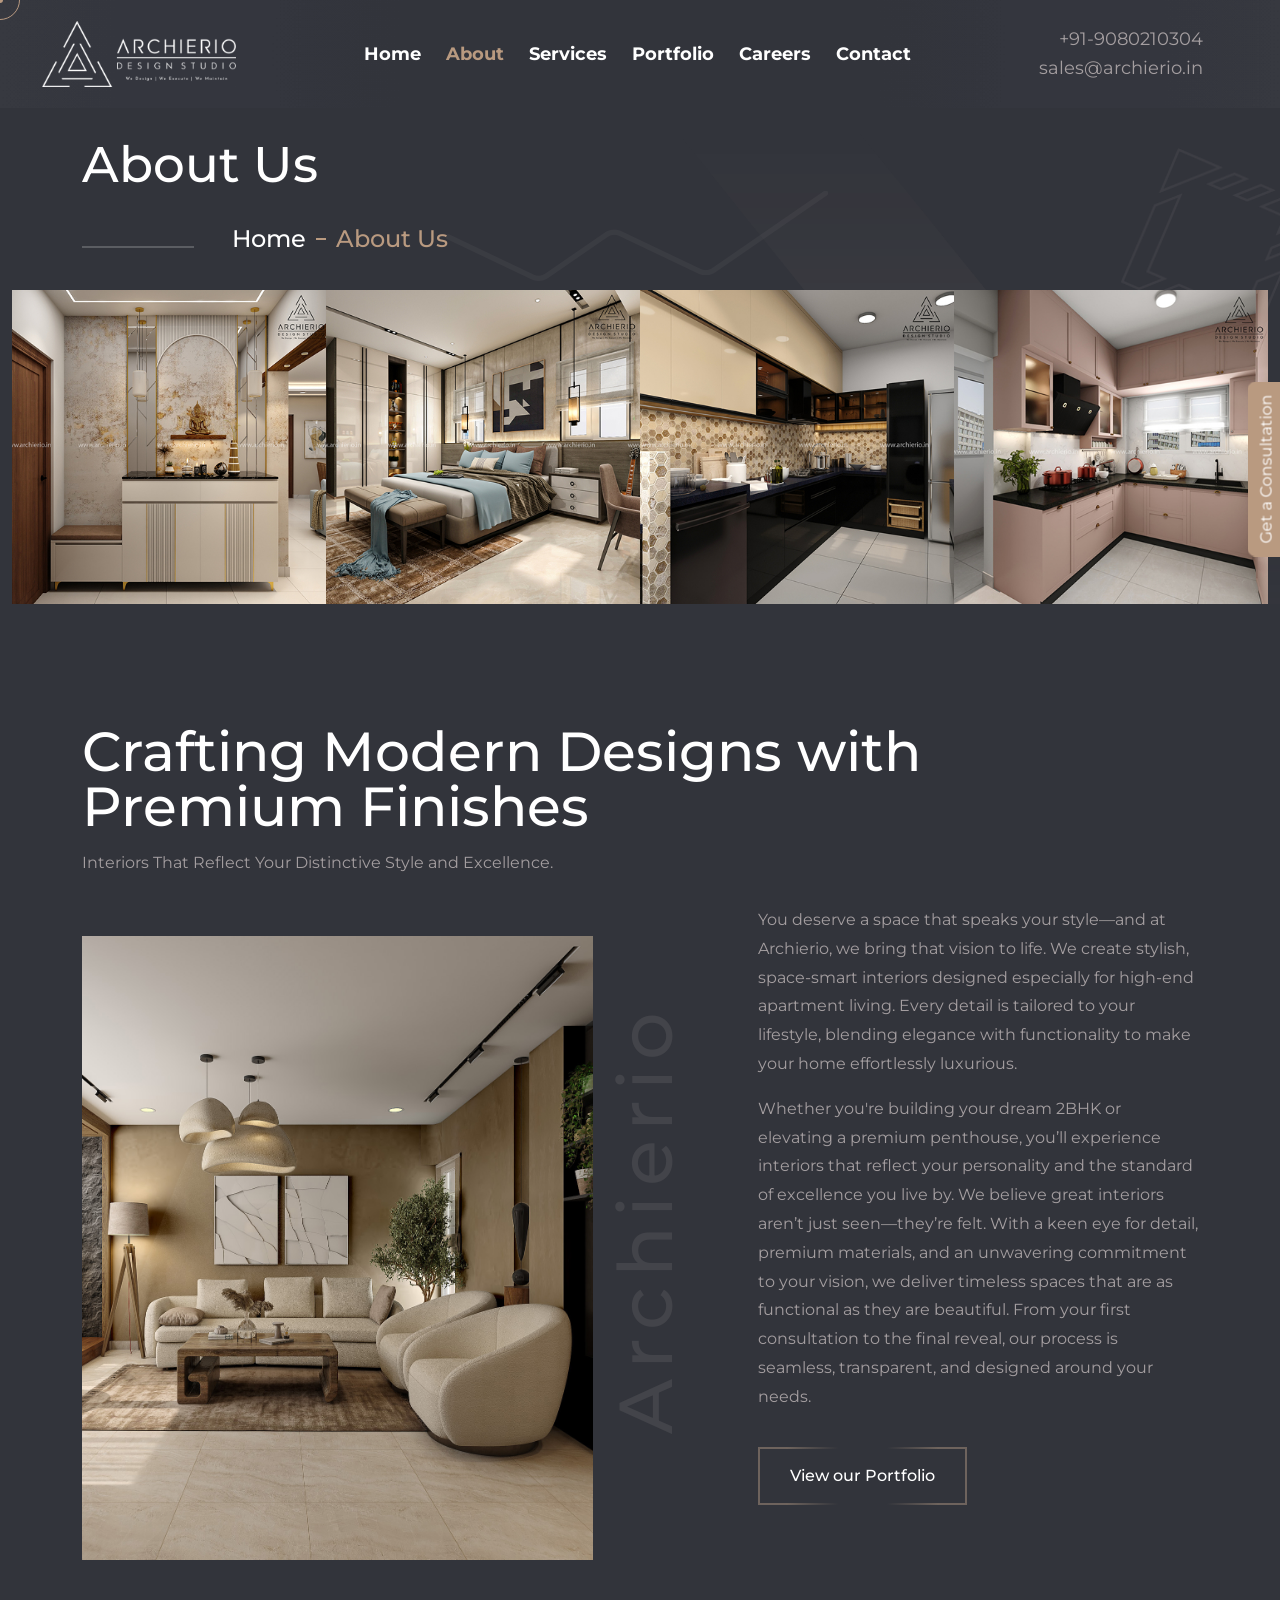
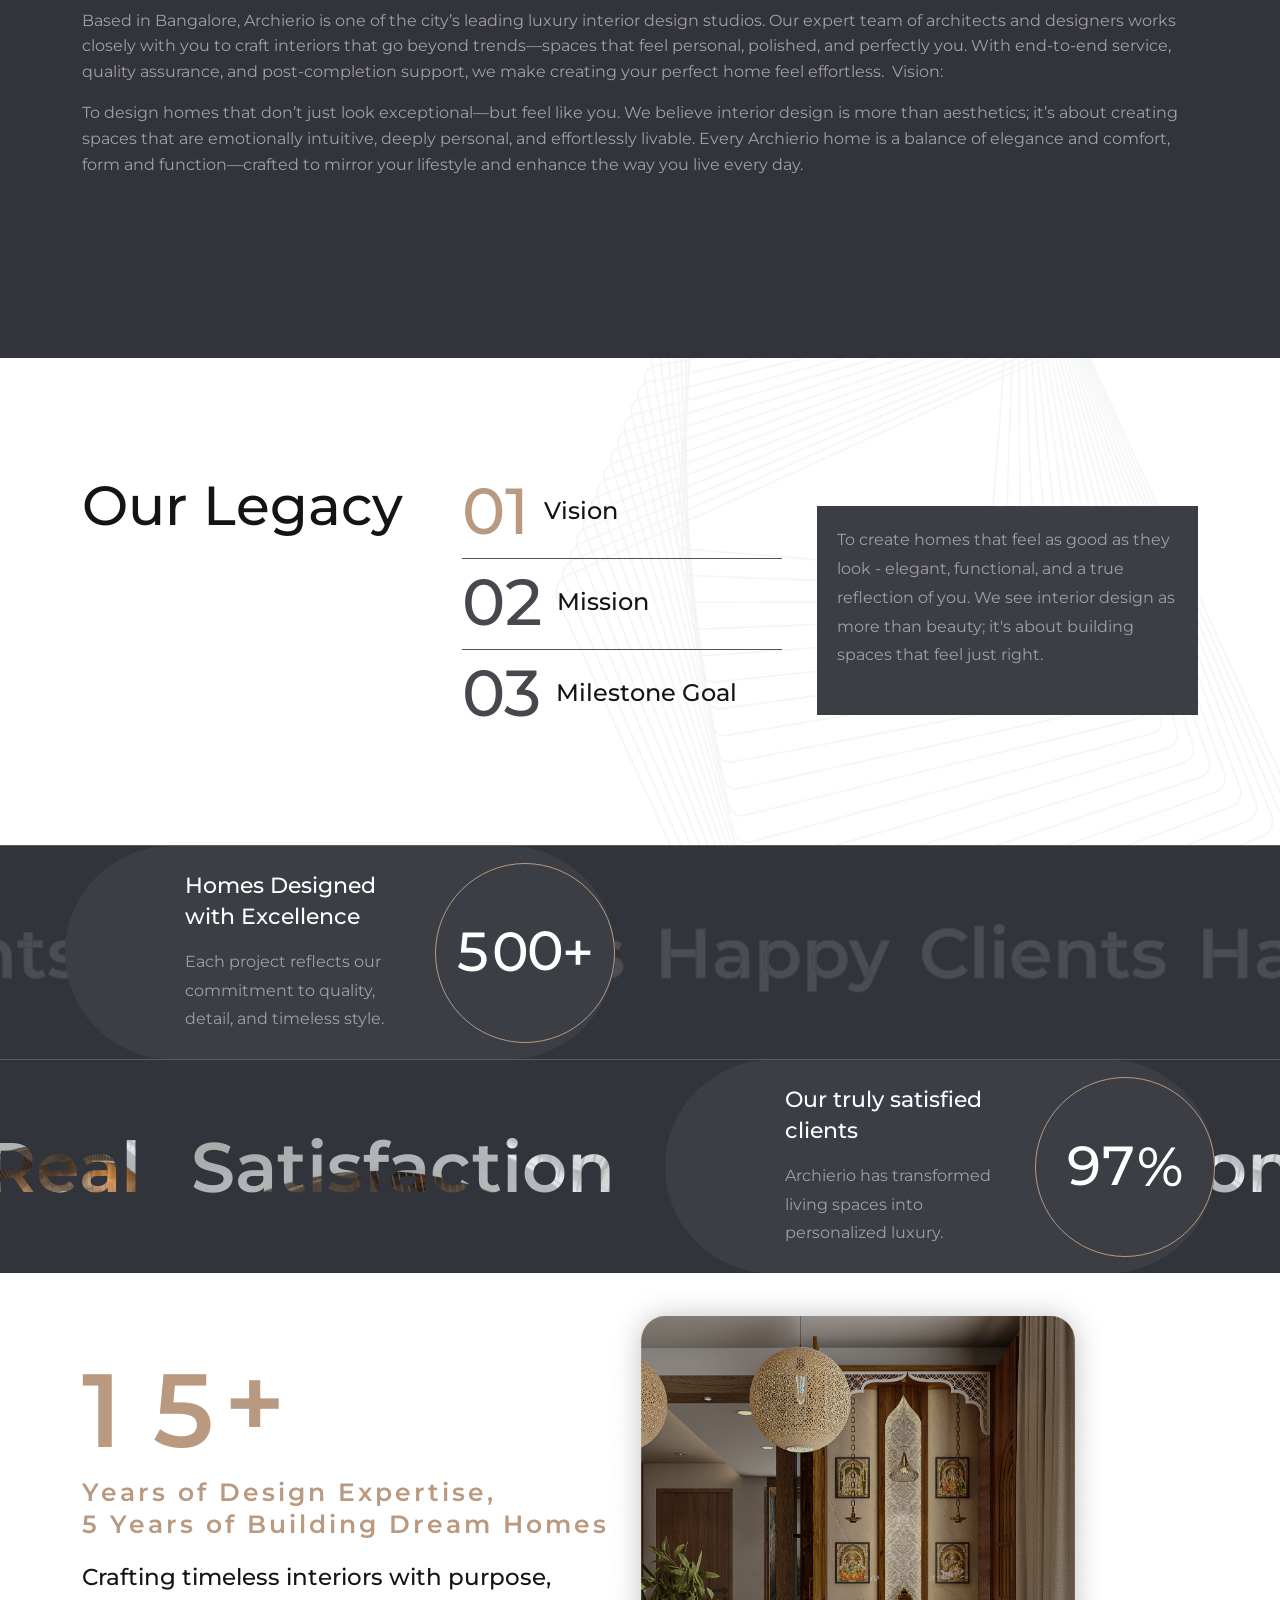
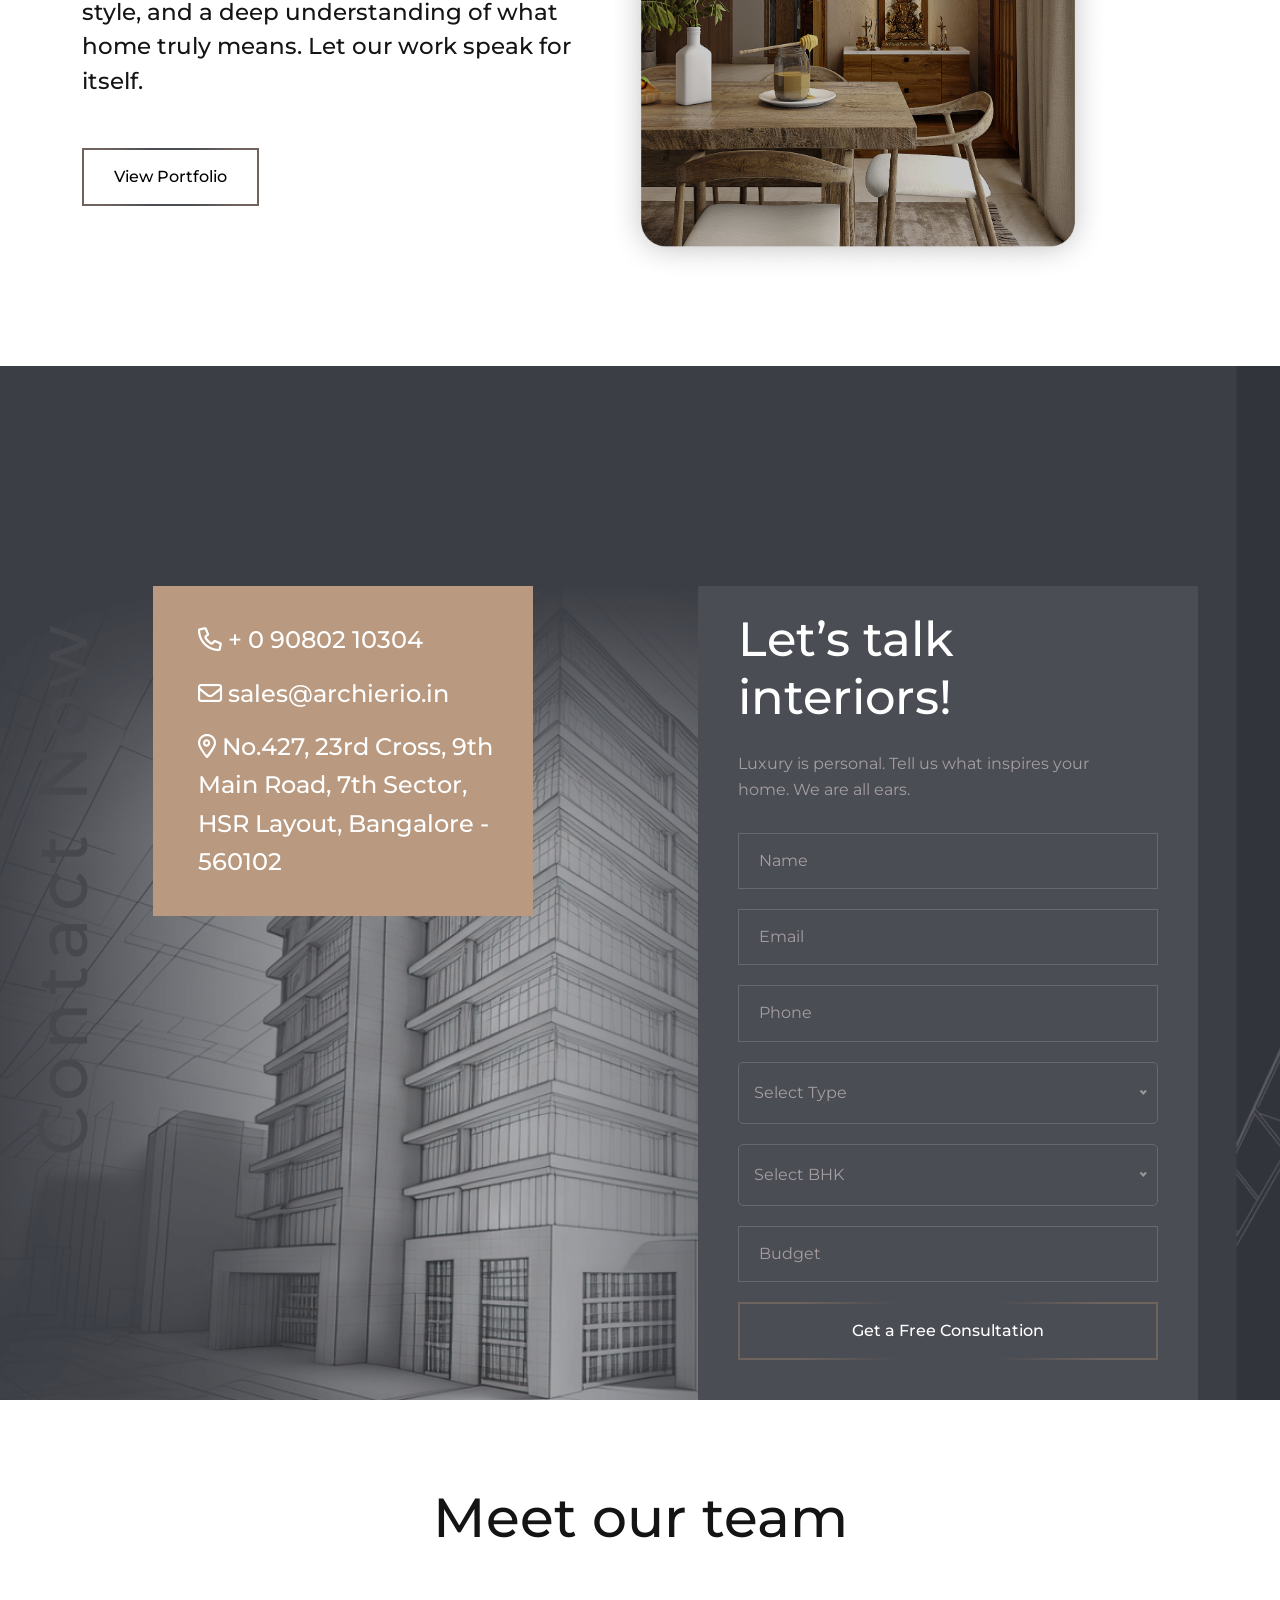
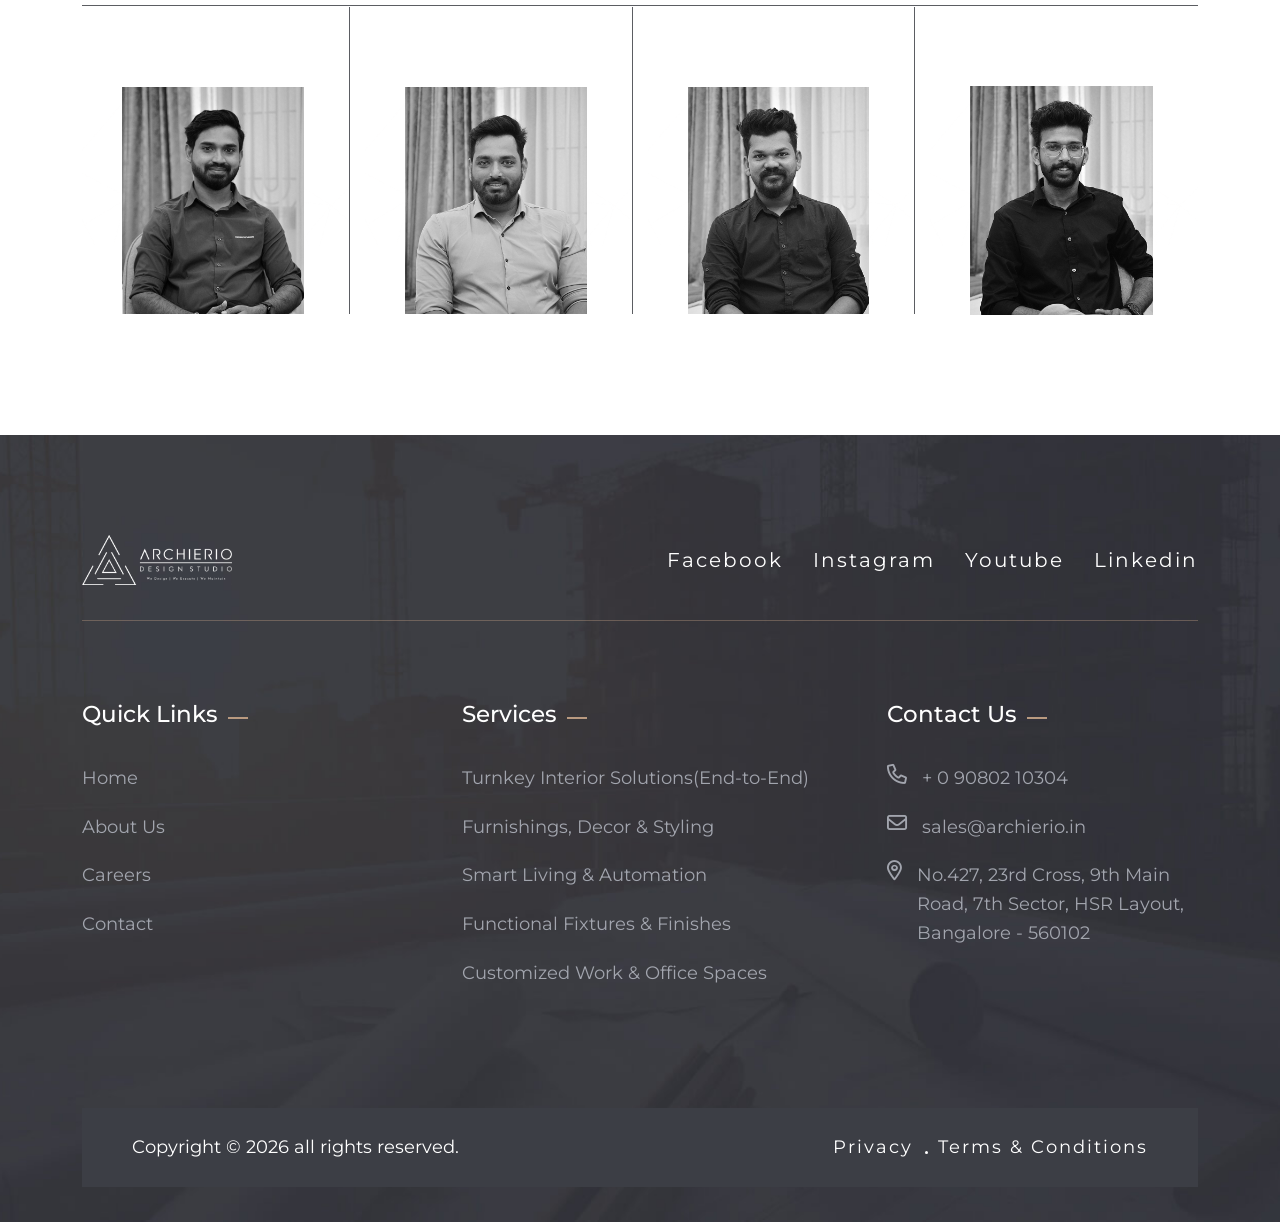
==== commit d22e5a0d: "done" ====
--- a/about.html
+++ b/about.html
@@ -304,7 +304,7 @@
                         </ul>
                      </div>
                      <div class="mobile_bars">
-                        <div class="side-menu d-none d-lg-inline-flex">
+                        <div class="side-menu d-none">
                            <button class="canva_expander">
                               <span></span>
                               <span></span>
@@ -367,7 +367,7 @@
                         </ul>
                      </div>
                      <div class="mobile_bars">
-                        <div class="side-menu d-none d-lg-inline-flex">
+                        <div class="side-menu d-none">
                            <button class="canva_expander">
                               <span></span>
                               <span></span>
@@ -446,7 +446,10 @@
                <div class="row">
                   <div class="col-12">
                      <div class="tj-heading-area wow fadeInUp" data-wow-delay=".3s">
-                        <h2 class="title">Crafting Modern Designs with Premium Finishes – Interiors That Reflect Your Distinctive Style and Excellence.</h2>
+                        <h2 class="title mb-3">Crafting Modern Designs with Premium Finishes </h2>
+                        <div class="desc">
+                           <p>Interiors That Reflect Your Distinctive Style and Excellence.</p>
+                        </div>
                      </div>
                   </div>
                </div>
@@ -511,7 +514,7 @@
 
 
          <!-- start: Services Area -->
-         <section class="tj-service-section-three">
+         <section class="tj-service-section-three bg-white">
             <div class="container">
                <div class="row">
                   <div class="col-lg-4">
@@ -706,7 +709,7 @@
          <!-- end: Roll Area -->
 
          <!-- start: success Area -->
-         <section class="tj-success-section" data-bg-image="images/bg/success-bg.jpg">
+         <section class="tj-success-section bg-white">
             <div class="container">
                <div class="row">
                   <div class="col-12">
@@ -717,12 +720,11 @@
                            </div>
                            <h3 class="title wow fadeInUp" data-wow-delay=".4s">Crafting timeless interiors with purpose, style, and a deep understanding of what home truly means. Let our work speak for itself.</h3>
                            <div class="success-button d-flex wow fadeInUp" data-wow-delay=".5s">
-                              <a class="tj-primary-btn-three" href="portfolio.html">View Portfolio</a>
+                              <a class="tj-primary-btn-five text-black" href="portfolio.html">View Portfolio</a>
                            </div>
                         </div>
                         <div class="success-wrapper wow fadeInRight" data-wow-delay=".5s">
                            <img class="image_1" src="images/success-2.png" alt="Images">
-                           <img class="image_2" src="images/success-1.jpg" alt="Images">
                         </div>
                      </div>
                   </div>
@@ -827,7 +829,7 @@
          <!-- end: contact Area -->
 
                   <!-- start: Team Area -->
-                  <section class="tj-team-section pt-90">
+                  <section class="tj-team-section bg-white pt-90">
                      <div class="container">
                         <div class="row">
                            <div class="col-12">
@@ -940,9 +942,6 @@
                                  <img src="images/steps-shape.png" alt="Shapes">
                               </div>
                            </div>
-                        </div>
-                        
-                        <div class="team-bottom-content-area mt-5">
                            <div class="team-content-area wow fadeInUp" data-wow-delay=".5s">
                               <div class="team-item">
                                  <div class="team-images">
@@ -950,41 +949,6 @@
                                  </div>
                                  <div class="team-content">
                                     <h5 class="team-title">Mr.Anujith Balagopal</h5>
-                                 </div>
-                                 <div class="d-none team-share">
-                                    <ul class="team-social">
-                                       <li>
-                                          <i class="fa-regular fa-share-nodes"></i>
-                                          <ul class="team-social-icon">
-                                             <li>
-                                                <a href="#"><i class="fa-brands fa-twitter"></i></a>
-                                             </li>
-                                             <li>
-                                                <a href="#"><i class="fab fa-facebook-f"></i></a>
-                                             </li>
-                                             <li>
-                                                <a href="#"><i class="fa-regular fa-wifi"></i></a>
-                                             </li>
-                                             <li>
-                                                <a href="#"><i class="fa-brands fa-pinterest-p"></i></a>
-                                             </li>
-                                          </ul>
-                                       </li>
-                                    </ul>
-                                 </div>
-                              </div>
-                              <div class="team-item-shape">
-                                 <img src="images/steps-shape.png" alt="Shapes">
-                              </div>
-                           </div>
-                           <div class="team-content-area wow fadeInUp" data-wow-delay=".6s">
-                              <div class="team-item" style="opacity: 0;">
-                                 <div class="team-images">
-                                    <img src="images/team-2.jpg" alt="Images">
-                                 </div>
-                                 <div class="team-content">
-                                    <span>Art Director</span>
-                                    <h5 class="team-title"><a href="team-details.html">Ramita Singha</a></h5>
                                  </div>
                                  <div class="d-none team-share">
                                     <ul class="team-social">
@@ -1045,7 +1009,7 @@
          <div class="footer-bottom-area">
             <div class="container">
                <div class="row">
-                  <div class="col-xl-3 col-lg-6 col-md-6">
+                  <div class="col-xl-4 col-lg-6 col-md-6">
                      <div class="footer-widget footer1-col-2 widget_nav_menu">
                         <div class="footer-title">
                            <h4 class="title">Quick Links</h4>
@@ -1061,7 +1025,7 @@
                         </nav>
                      </div>
                   </div>
-                  <div class="col-xl-3 col-lg-6 col-md-6">
+                  <div class="col-xl-4 col-lg-6 col-md-6">
                      <div class="footer-widget footer1-col-3 widget_nav_menu">
                         <div class="footer-title">
                            <h4 class="title">Services</h4>
@@ -1077,22 +1041,7 @@
                         </nav>
                      </div>
                   </div>
-                  <div class="col-xl-3 col-lg-6 col-md-6">
-                     <div class="footer-widget footer1-col-3 widget_nav_menu">
-                        <div class="footer-title">
-                           <h4 class="title">Portfolio</h4>
-                        </div>
-                        <nav>
-                           <ul>
-                              <li><a href="portfolio.html">2 BHK</a></li>
-                              <li><a href="portfolio.html">3 BHK</a></li>
-                              <li><a href="portfolio.html">4 BHK</a></li>
-                              <li><a href="portfolio.html">Villas</a></li>
-                           </ul>
-                        </nav>
-                     </div>
-                  </div>
-                  <div class="col-xl-3 col-lg-6 col-md-6">
+                  <div class="col-xl-4 col-lg-6 col-md-6">
                      <div class="footer-widget footer1-col-4 footer-contact">
                         <div class="footer-title">
                            <h4 class="title">Contact Us</h4>
@@ -1126,7 +1075,7 @@
                   <div class="col-12">
                      <div class="copyright-content">
                         <div class="desc">
-                           <p>Copyright © 2025 all rights reserved.</p>
+                           <p>Copyright © 2026 all rights reserved.</p>
                         </div>
                         <div class="footer-menu">
                            <ul>
--- a/css/main.css
+++ b/css/main.css
@@ -171,7 +171,7 @@
 }
 
 h1 {
-  font-size: var(--tj-fs-h1);
+  font-size: 86px;
 }
 
 h2 {
@@ -208,7 +208,7 @@
 }
 
 h4 {
-  font-size: var(--tj-fs-h4);
+  font-size: 23px;
 }
 @media only screen and (min-width: 576px) and (max-width: 767px), (max-width: 575px) {
   h4 {
@@ -488,6 +488,8 @@
 .tj-primary-btn-two:hover,
 .tj-primary-btn:hover {
   color: var(--tj-color-common-white);
+  background-color: #141414;
+  border-color: #141414;
 }
 .tj-primary-btn-five:hover::after, .tj-primary-btn-five:hover::before,
 .tj-primary-btn-four:hover::after,
@@ -4008,7 +4010,7 @@
 START: Theme Breadcrumb CSS
 ----------------------------------------*/
 .breadcrumb-wrapper {
-  padding-top: 85px;
+  padding-top: 23px;
   padding-bottom: 0;
   position: relative;
   z-index: 2;
@@ -4046,11 +4048,11 @@
 .breadcrumb-content-area {
   position: relative;
   z-index: 9;
-  padding: 35px 0 110px;
+  padding: 9px 0 32px;
 }
 .breadcrumb-content-area .breadcrumb-heading .breadcrumb-title {
   color: var(--tj-color-common-white);
-  font-size: 100px;
+  font-size: 59px;
   margin-bottom: 30px;
   font-weight: var(--tj-fw-medium);
   line-height: 1;
@@ -4609,17 +4611,17 @@
   font-weight: var(--tj-fw-medium);
 }
 .tj-project-section-three .project_filter .filter-menu .filter.active {
-  color: var(--tj-color-common-white);
+  /* color: var(--tj-color-common-white); */
   display: inline-block;
   border-bottom: 2px solid var(--tj-color-theme-primary);
 }
 .tj-project-section-three .tj-heading-area .title {
-  max-width: 520px;
+  max-width: 680px;
   width: 100%;
   margin-bottom: 5px;
 }
 .tj-project-section-three .tj-heading-area .desc {
-  padding-left: 185px;
+  /* padding-left: 185px; */
 }
 .tj-project-section-three .tj-heading-area .desc p {
   line-height: 1.8;
@@ -5456,10 +5458,6 @@
   z-index: 2;
 }
 .tj-about-section .sec-left-image {
-  position: absolute;
-  right: 0;
-  top: 120px;
-  max-width: 725px;
   width: 100%;
   z-index: -1;
 }
@@ -5475,7 +5473,7 @@
 @media only screen and (min-width: 1400px) and (max-width: 1600px) {
   .tj-about-section .sec-left-image {
     top: 140px;
-    max-width: 520px;
+    max-width: 680px;
   }
 }
 @media only screen and (min-width: 1200px) and (max-width: 1399px) {
@@ -5523,14 +5521,14 @@
   }
 }
 
-.about-wrapper {
+/* .about-wrapper {
   display: -webkit-box;
   display: -ms-flexbox;
   display: flex;
   -ms-flex-wrap: wrap;
       flex-wrap: wrap;
   gap: 60px;
-}
+} */
 .about-wrapper .about-content .desc {
   max-width: 470px;
   width: 100%;
@@ -5661,8 +5659,8 @@
   display: -webkit-box;
   display: -ms-flexbox;
   display: flex;
-  -ms-flex-wrap: wrap;
-      flex-wrap: wrap;
+  /* -ms-flex-wrap: wrap;
+      flex-wrap: wrap; */
   -webkit-box-align: center;
       -ms-flex-align: center;
           align-items: center;
@@ -6721,7 +6719,7 @@
   font-size: 24px;
   font-weight: var(--tj-fw-medium);
   font-family: var(--tj-ff-heading);
-  color: var(--tj-color-common-white);
+  color: #141414;
 }
 .service-accordion .tabs-content-area .tabs-item .service-arrow {
   color: var(--tj-color-theme-primary);
@@ -7432,7 +7430,7 @@
   z-index: 3;
   overflow: hidden;
   background-color: var(--tj-color-theme-bg);
-  padding-bottom: 20px;
+  padding:20px 0px;
 }
 .tj-roll-section.style-2 {
   padding-bottom: 0;
@@ -7461,7 +7459,7 @@
 }
 
 .tj-roll-section-three {
-  padding-bottom: 120px;
+  padding-bottom: 0px;
 }
 
 .slide-roll {
@@ -7479,7 +7477,7 @@
 }
 .slide-roll .roll-box .roll-item .text {
   padding: 0 25px;
-  font-size: 180px;
+  font-size: 32px;
   font-weight: var(--tj-fw-sbold);
   font-family: var(--tj-ff-heading);
   text-align: center;
@@ -7588,7 +7586,7 @@
 }
 .tj-roll-style-one .roll-box .slide-roll .roll-box .roll-item .text {
   padding: 0 15px;
-  font-size: 180px;
+  font-size: 77px;
   font-weight: var(--tj-fw-sbold);
   font-family: var(--tj-ff-heading);
   line-height: 1;
@@ -7740,7 +7738,7 @@
 }
 .tj-roll-style-two .roll-box .slide-roll .roll-box .roll-item .text {
   padding: 0 25px;
-  font-size: 180px;
+  font-size: 77px;
   font-weight: var(--tj-fw-sbold);
   font-family: var(--tj-ff-heading);
   text-align: center;
@@ -9195,7 +9193,7 @@
 
 .team-bottom-content-area {
   display: grid;
-  grid-template-columns: repeat(3, 1fr);
+  grid-template-columns: repeat(4, 1fr);
   -ms-flex-wrap: wrap;
       flex-wrap: wrap;
   -webkit-box-align: center;
@@ -9352,9 +9350,13 @@
   width: 100%;
   padding: 60px 40px 60px 60px;
   opacity: 0;
+  color: #ffffff;
   visibility: hidden;
   -webkit-transition: all 0.4s ease-in-out 0s;
   transition: all 0.4s ease-in-out 0s;
+}
+.team-item .team-content h5 {
+  color: #ffffff;
 }
 .team-item .team-content span {
   display: block;
@@ -11712,7 +11714,7 @@
 ----------------------------------------*/
 .tj-hero-section {
   background: var(--tj-color-theme-bg);
-  padding-top: 80px;
+  padding-top: 140px;
   position: relative;
   z-index: 2;
 }
@@ -12101,13 +12103,13 @@
 }
 .hero-top-content .hero-title span {
   display: block;
-  max-width: 640px;
+  /* max-width: 640px; */
   width: 100%;
   word-wrap: break-word;
 }
 .hero-top-content .desc {
-  max-width: 500px;
-  position: absolute;
+  /* max-width: 500px;
+  position: absolute; */
   right: 0px;
   top: 35px;
 }
@@ -12119,10 +12121,11 @@
     padding-left: 30px;
   }
   .hero-top-content .hero-title {
-    font-size: 120px;
+    font-size: 86px;
+    margin-top: 23px;
   }
   .hero-top-content .hero-title span {
-    max-width: 540px;
+    /* max-width: 540px; */
   }
   .hero-top-content .desc {
     right: 40px;
@@ -12133,11 +12136,11 @@
     max-width: 950px;
   }
   .hero-top-content .hero-title {
-    font-size: 68px;
-    line-height: 113px;
+    font-size: 50px;
+    line-height: 77px;
   }
   .hero-top-content .hero-title span {
-    max-width: 420px;
+    /* max-width: 420px; */
   }
   .hero-top-content .desc {
     right: 40px;
@@ -12164,7 +12167,7 @@
     margin-bottom: 80px;
   }
   .hero-top-content .hero-title {
-    font-size: 65px;
+    font-size: 50px;
   }
   .hero-top-content .desc {
     max-width: 420px;
@@ -12461,11 +12464,11 @@
 }
 @media only screen and (min-width: 768px) and (max-width: 991px), only screen and (min-width: 576px) and (max-width: 767px), (max-width: 575px) {
   .hero-bottom-content .hero-wrapper {
-    margin-bottom: 40px;
+    margin-bottom: 0px;
   }
 }
 .hero-bottom-content .tj-brand-slider2 {
-  padding-bottom: 20px;
+  /* padding-bottom: 20px; */
 }
 .link-style {
   color: #b99a80;
@@ -12490,7 +12493,7 @@
   font-size: 23px;
   flex-direction: column;
   align-items: center;
-  background-color: #32343b;
+  /* background-color: #32343b; */
   border-radius: 10px;
   position: relative;
   overflow: hidden;
@@ -13251,13 +13254,14 @@
   display: -webkit-box;
   display: -ms-flexbox;
   display: flex;
-  -webkit-box-align: center;
-      -ms-flex-align: center;
-          align-items: center;
+  -webkit-box-align: start;
+      -ms-flex-align: start;
+          align-items: start;
   -webkit-box-pack: justify;
       -ms-flex-pack: justify;
           justify-content: space-between;
   gap: 35px;
+  margin-top: 23px;
   position: relative;
   z-index: 2;
 }
@@ -13270,7 +13274,7 @@
 }
 .award-content-area .award-sec-title .title-1 {
   font-size: 180px;
-  -webkit-text-fill-color: var(--tj-color-theme-secondary);
+  -webkit-text-fill-color: #fdfdfd;
   -webkit-text-stroke: 1px var(--tj-color-border-8);
   font-weight: var(--tj-fw-bold);
   line-height: 1;
@@ -15116,4 +15120,41 @@
   .text-xs {
     font-size: 23px;
     line-height: 20px;
-  }+  }
+
+  .bg-white {
+    background-color: white;
+  }
+  .bg-white h1,
+  .bg-white h2,
+  .bg-white h3,
+  .bg-white h4,
+  .bg-white h5,
+  .bg-white h6 {
+    color: #141414;
+  }
+  .border-top {
+    border-top:1px solid #141414;
+  }
+  .no-bg-img {
+    background:none;
+  }
+ 
+@media only screen and (max-width: 767px) {
+    .sec-left-image {
+      margin:0px auto;
+    }
+    .fun-fact-item .fun-fact-text {
+      max-width: 170px;
+    }
+}
+
+.mobile_menu .mean-bar:last-child {
+  display: none;
+}
+.hamburger_menu .mean-container .mean-bar {
+  margin-bottom: 0;
+}
+.hamburger_menu .mean-nav ul li:last-child a {
+  border:0px solid transparent;
+}
